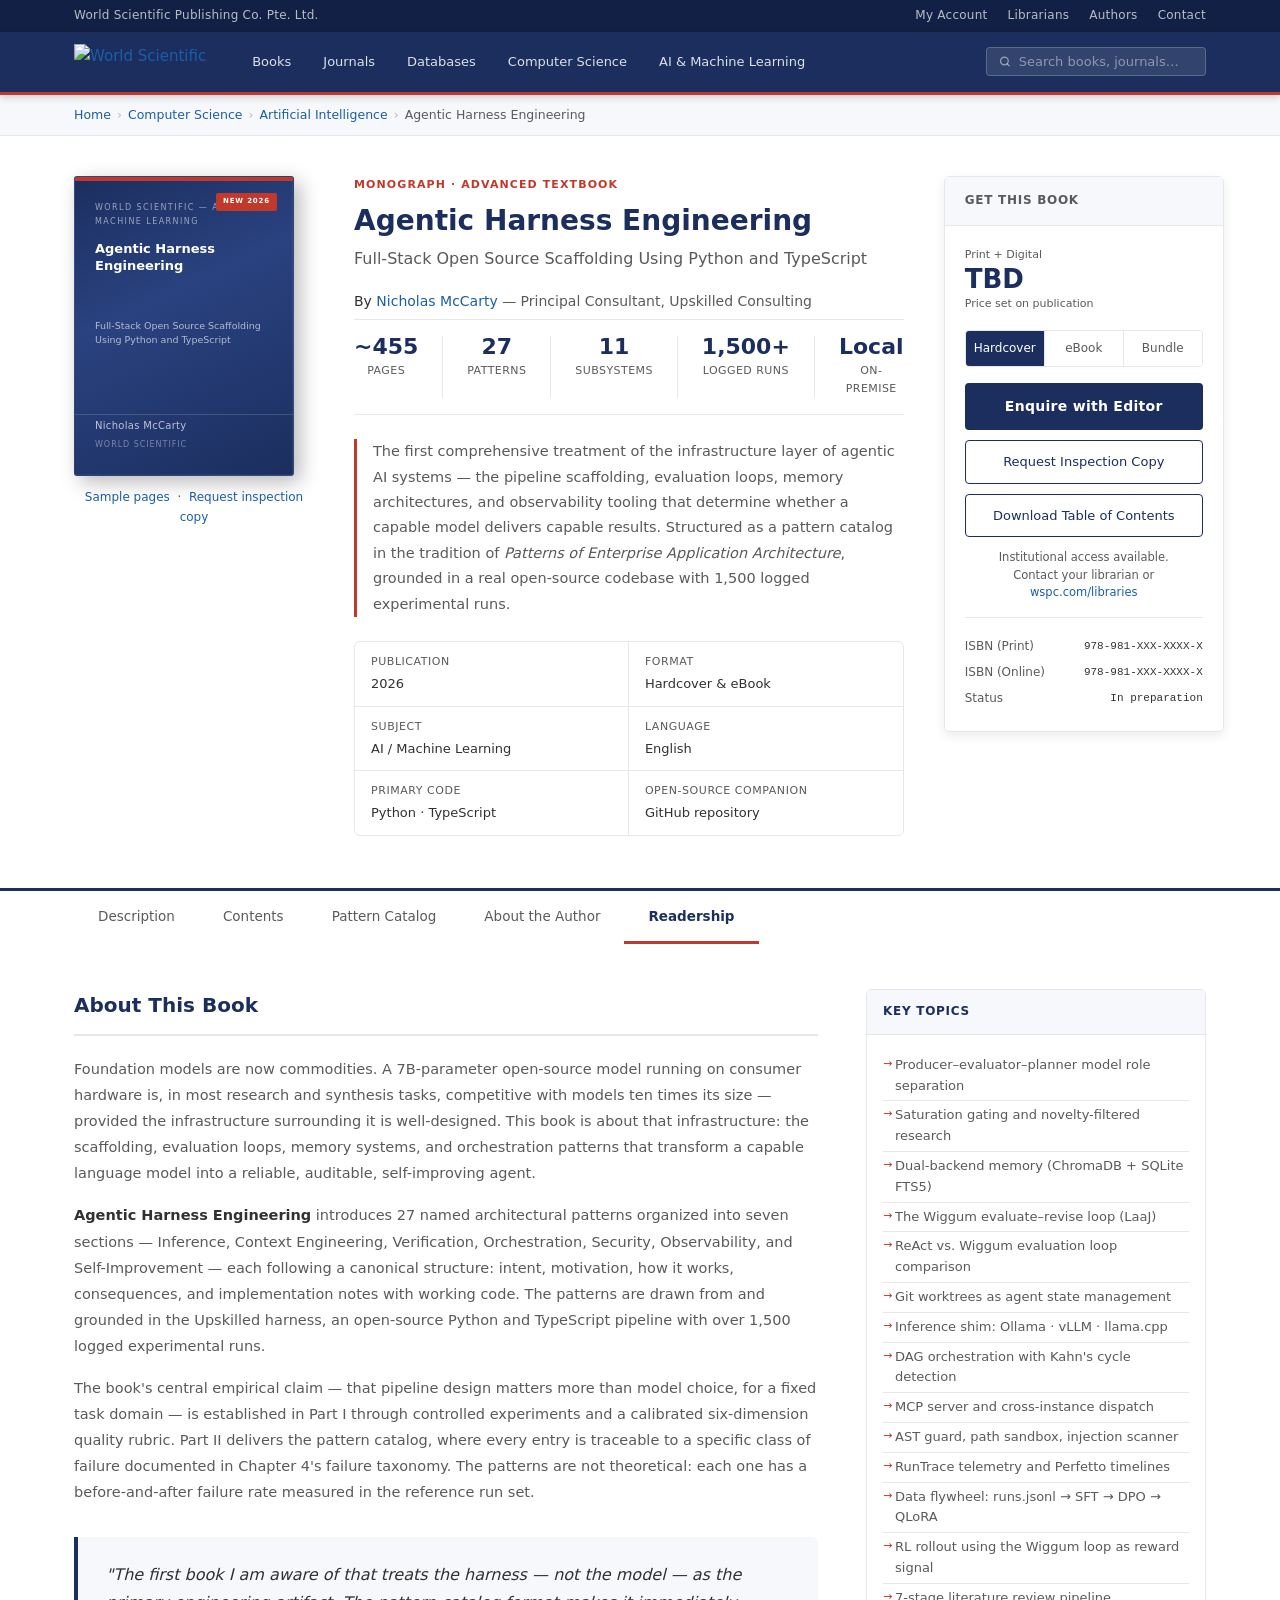
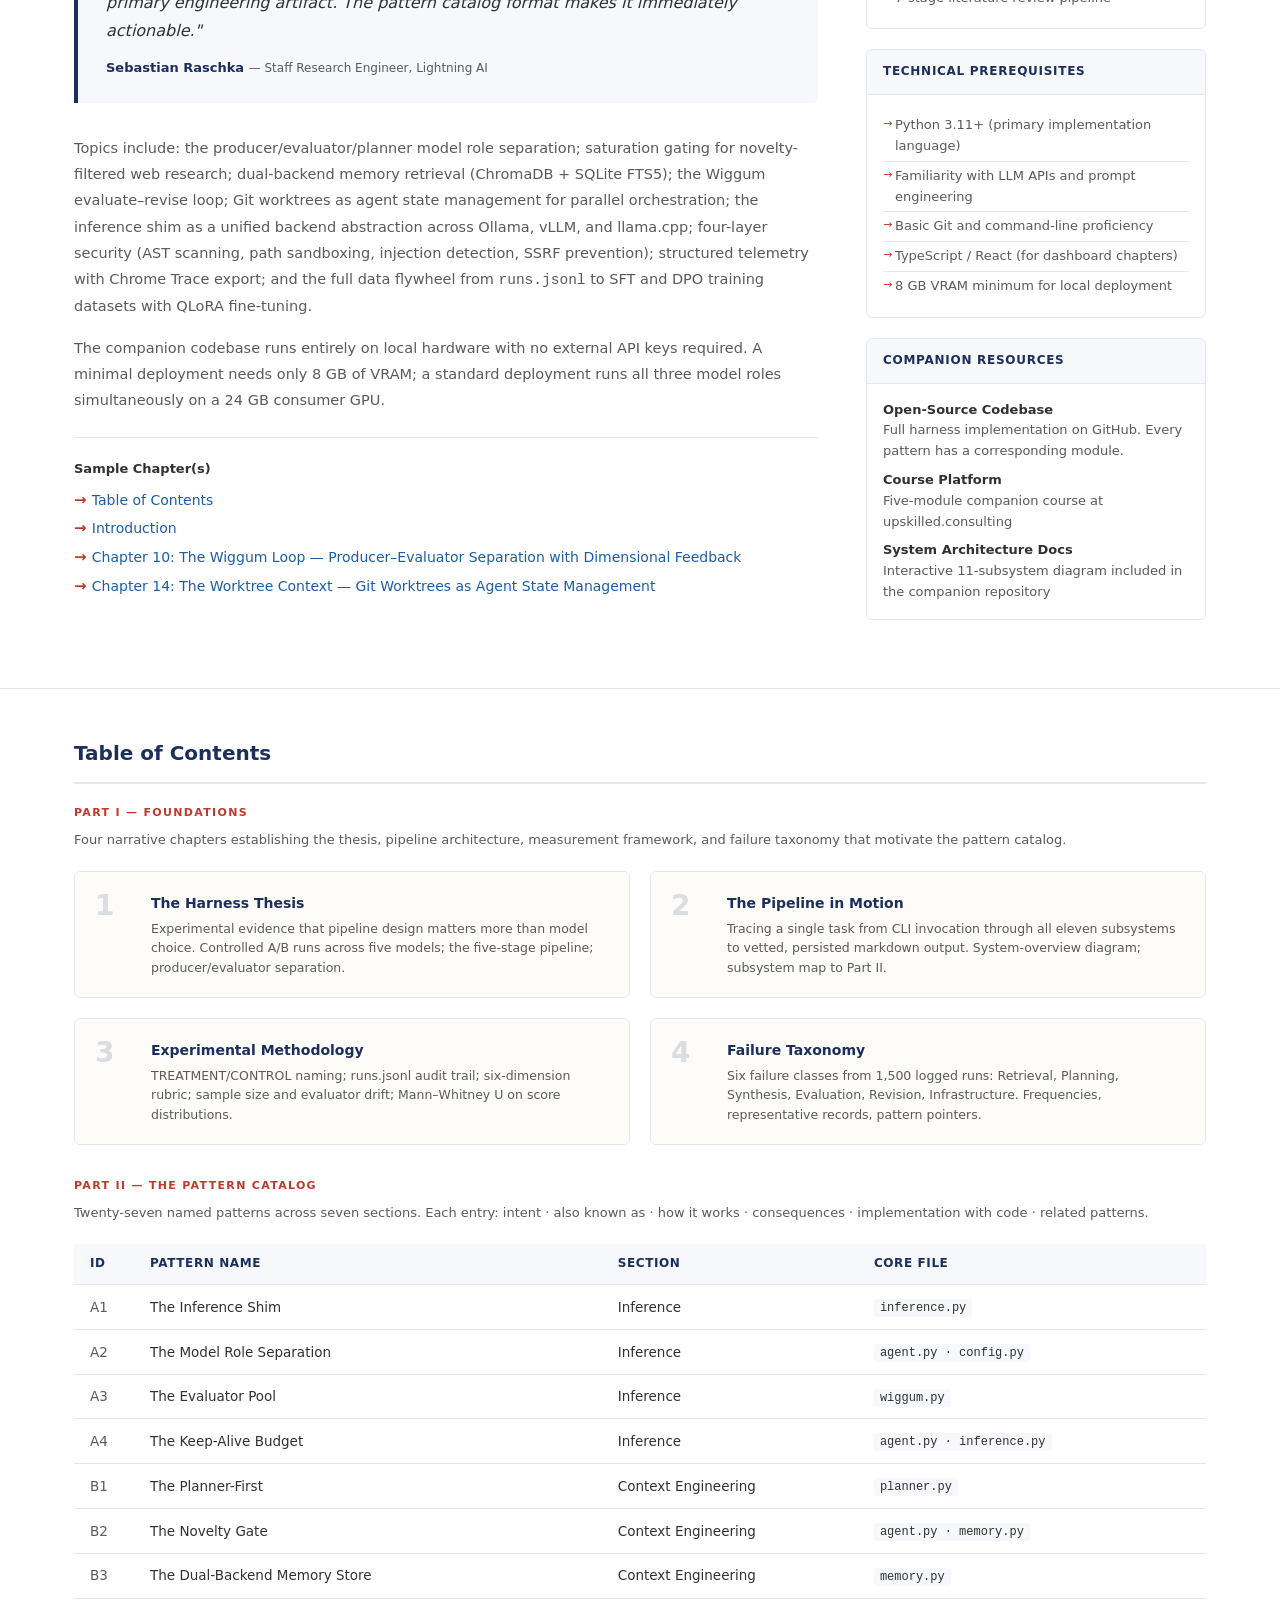
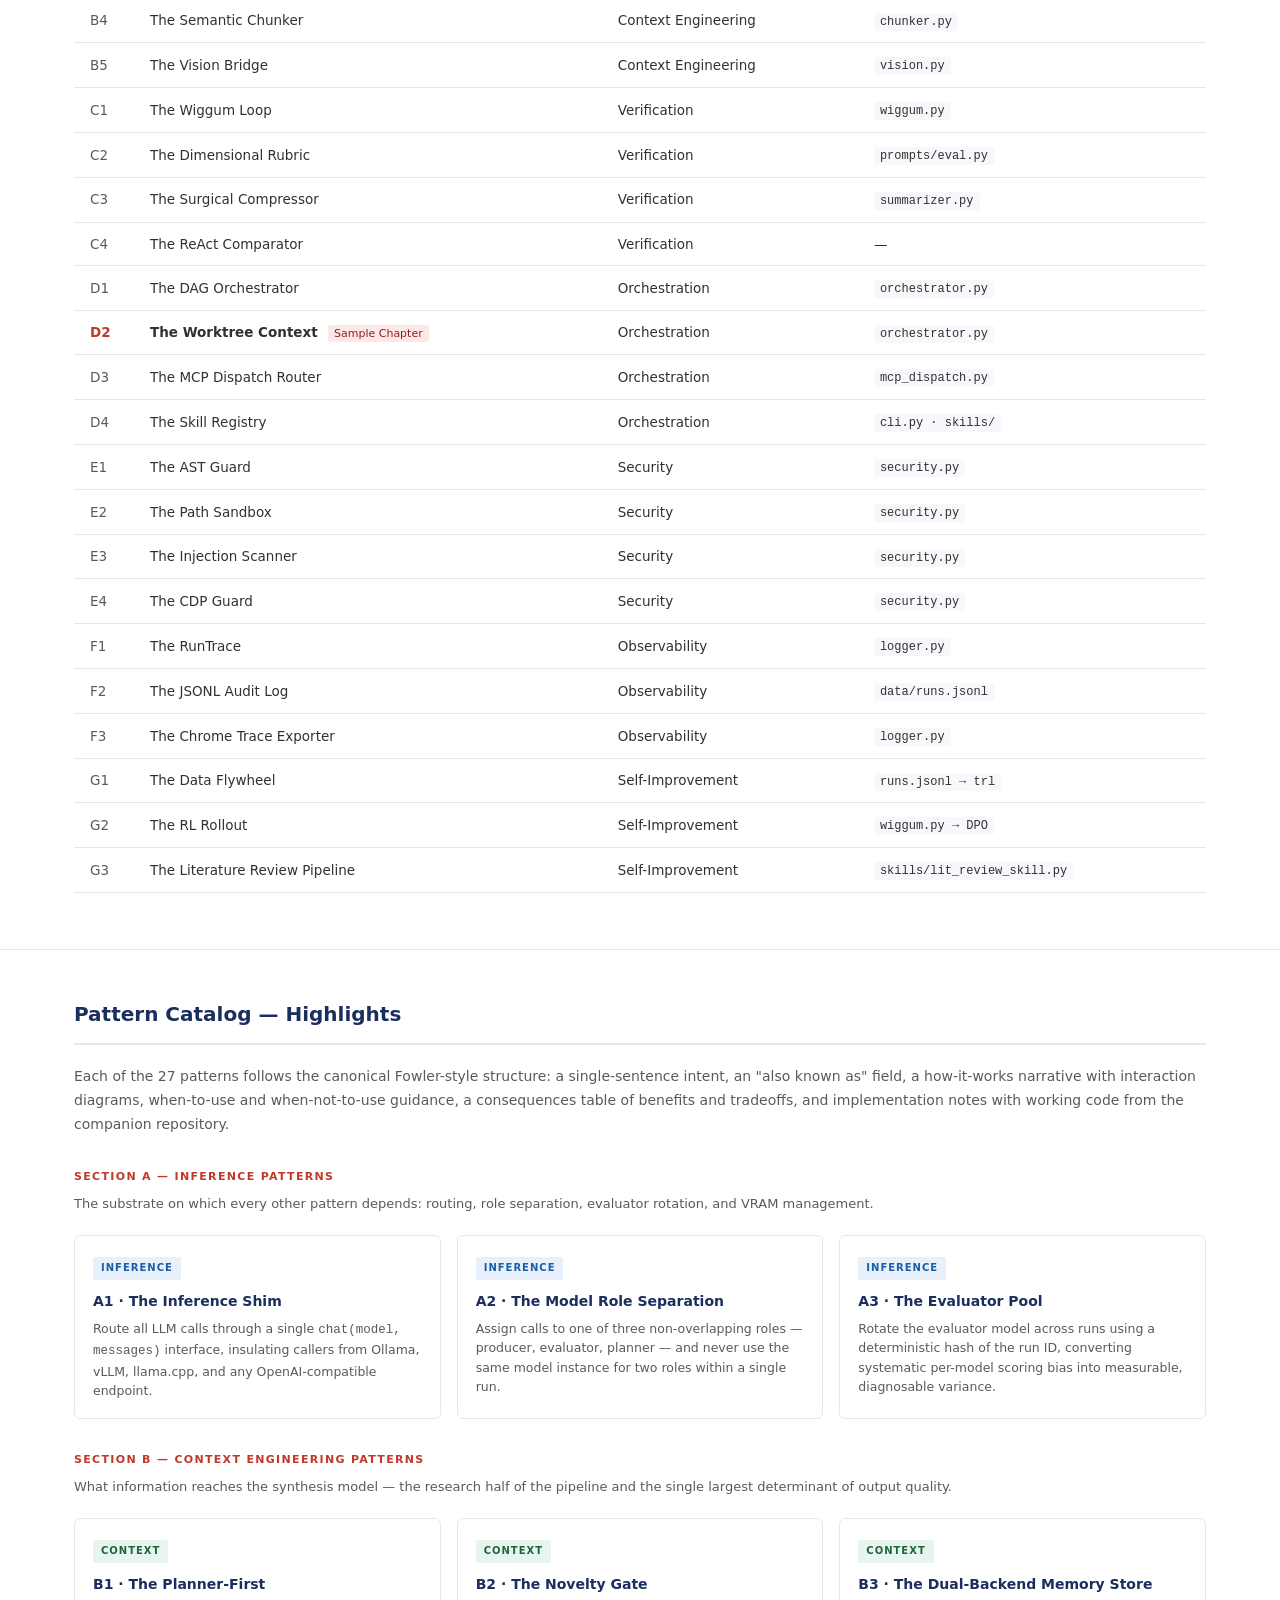
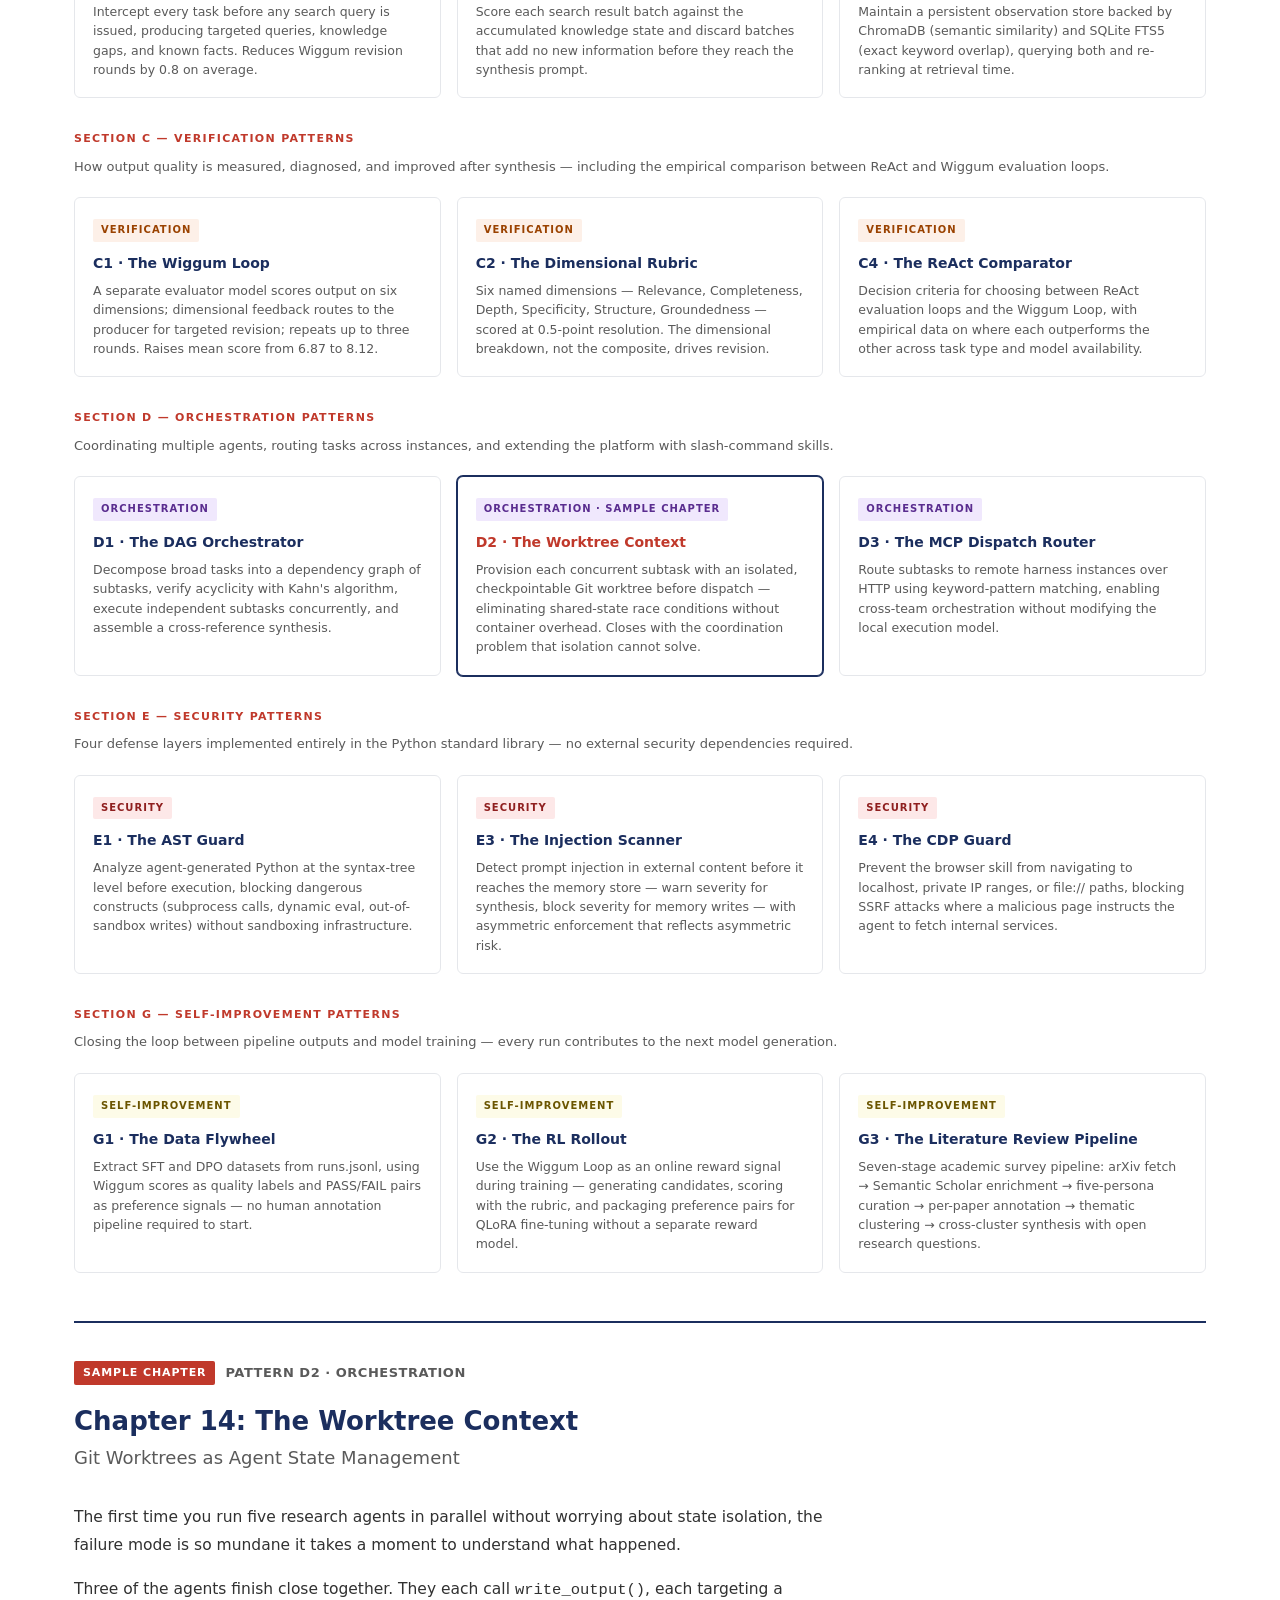
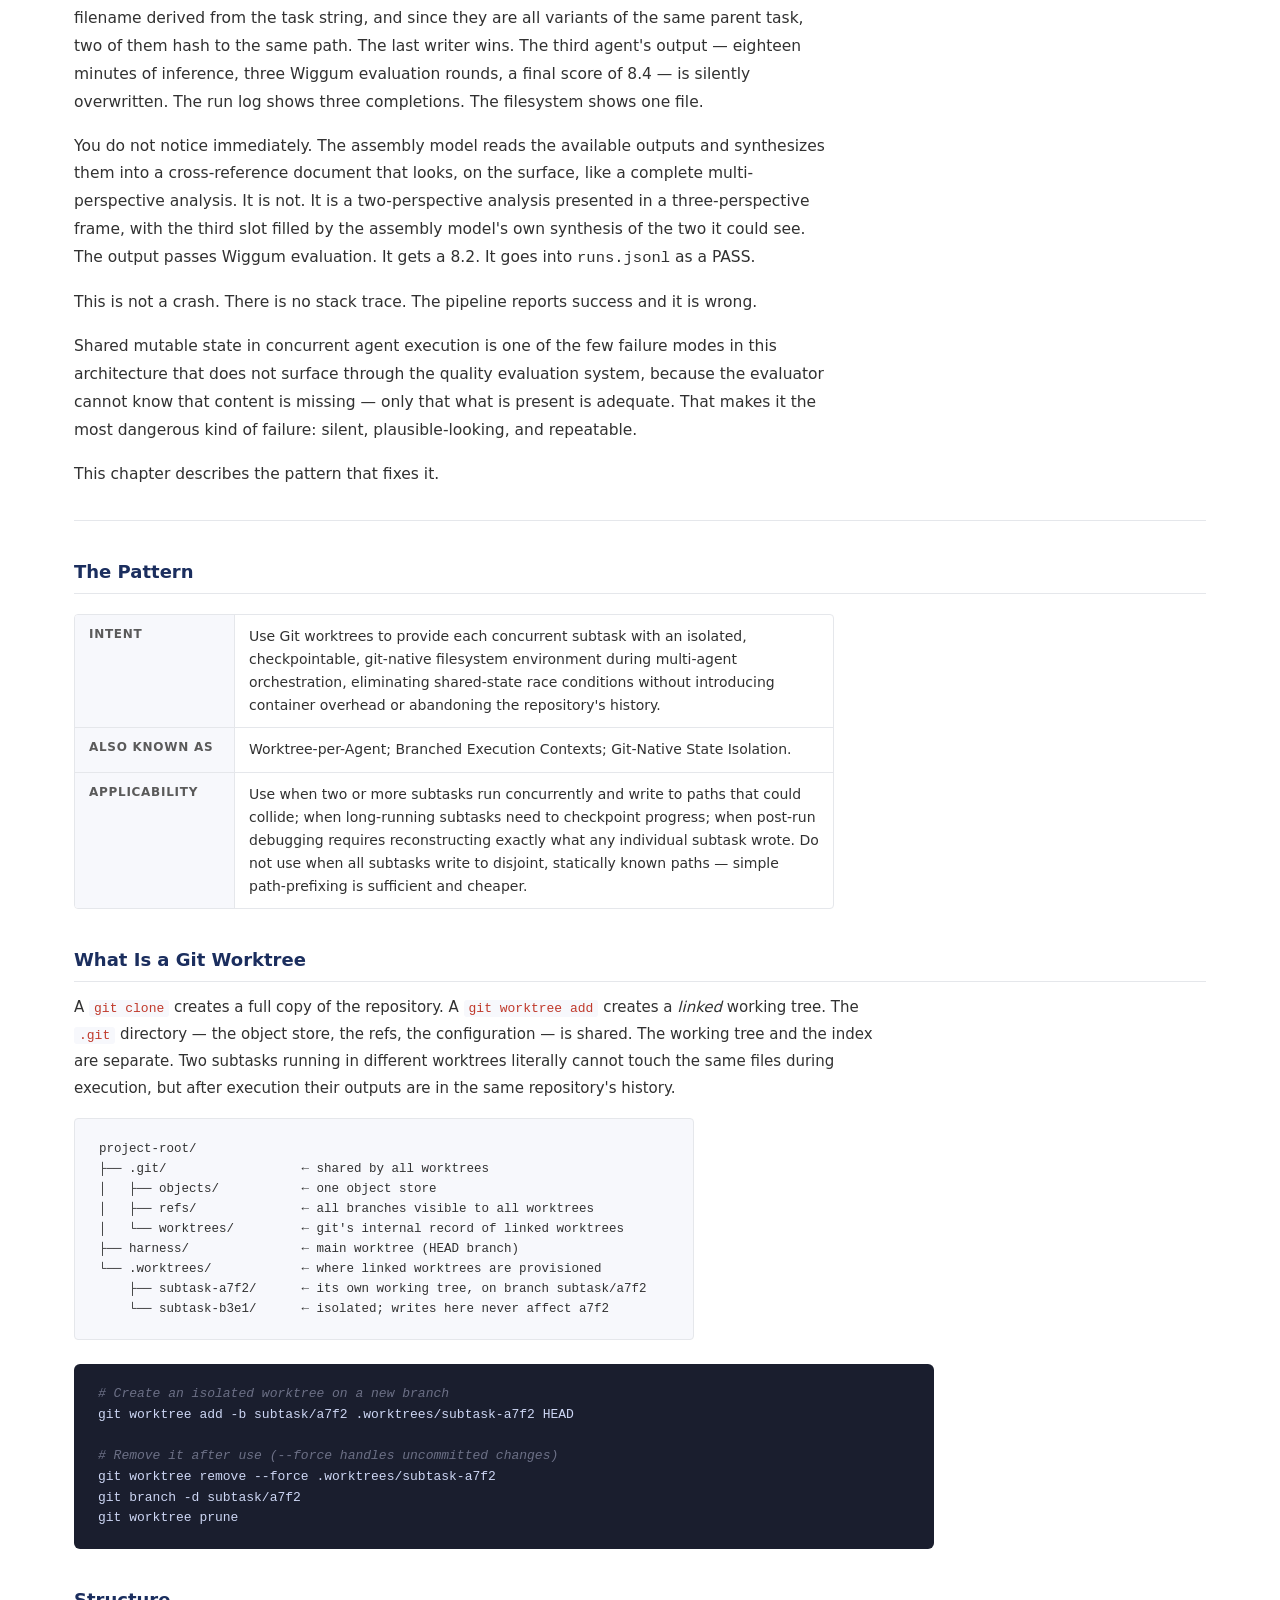
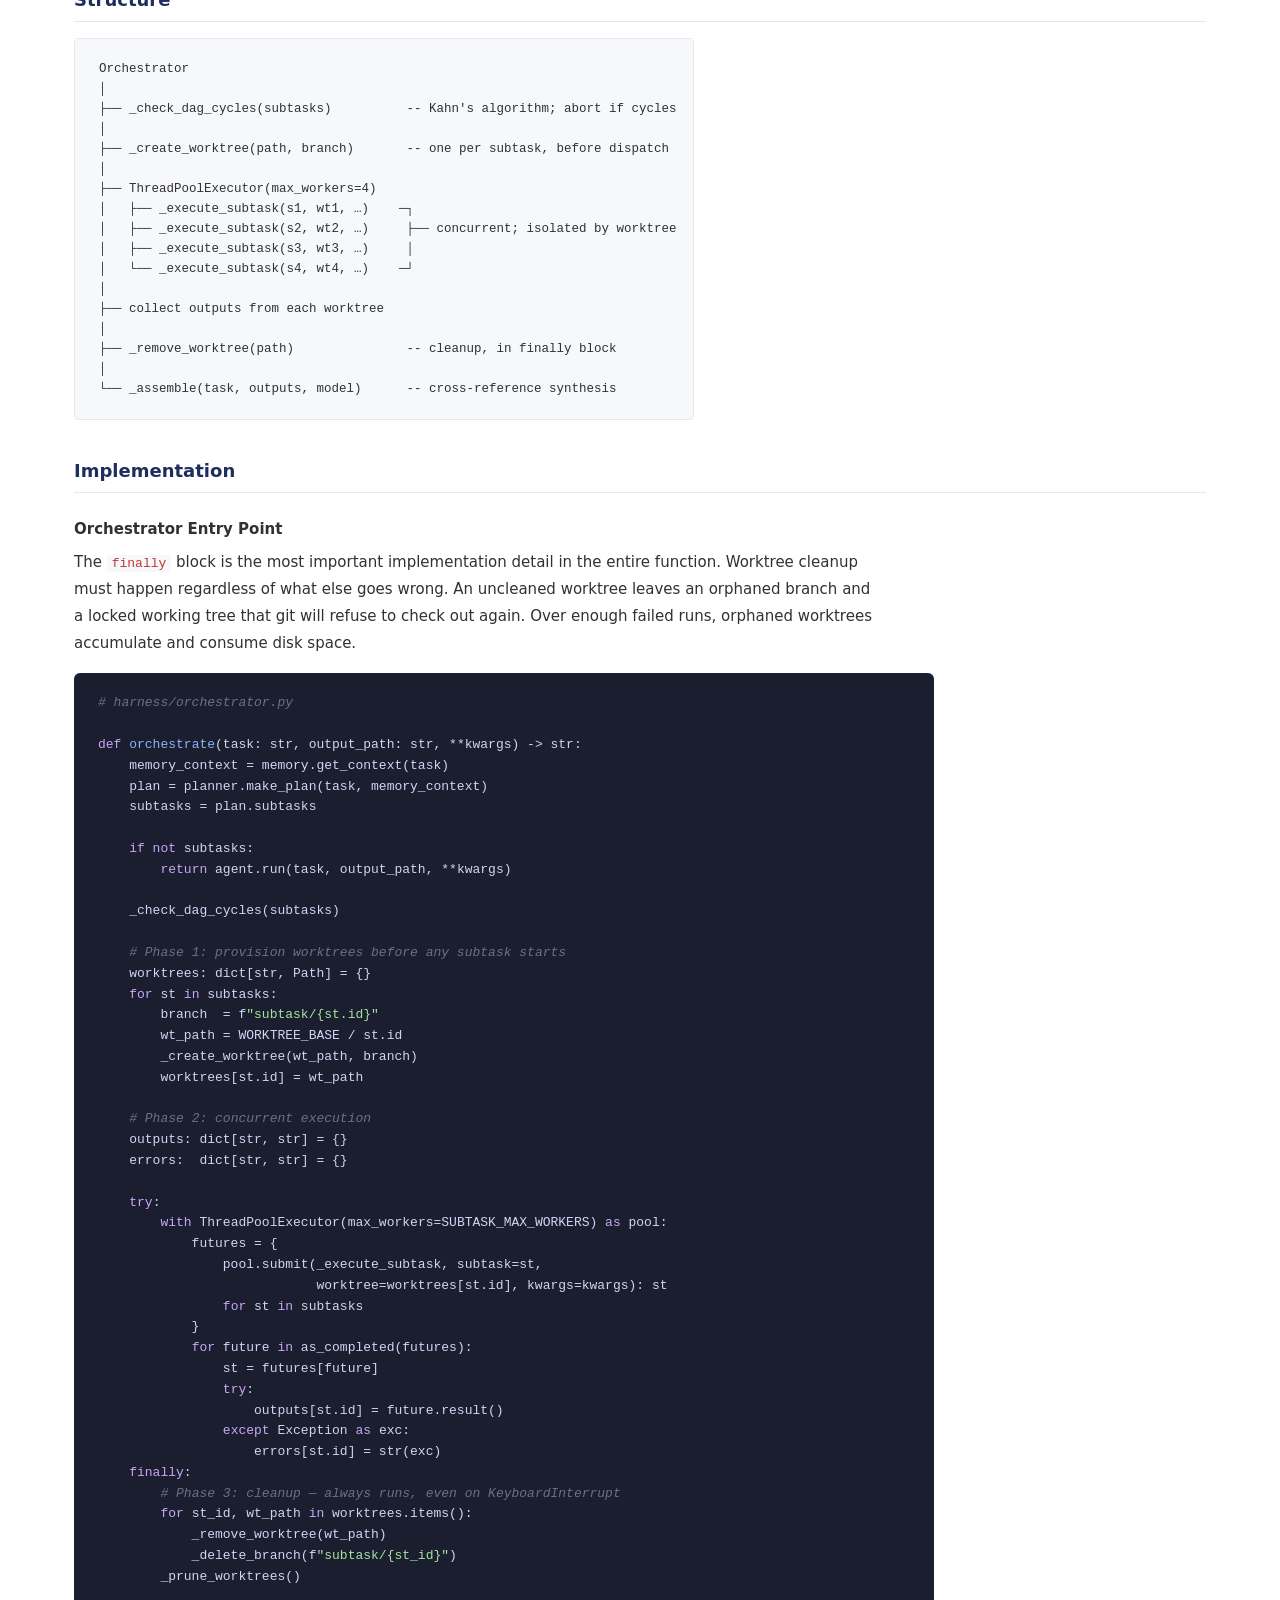
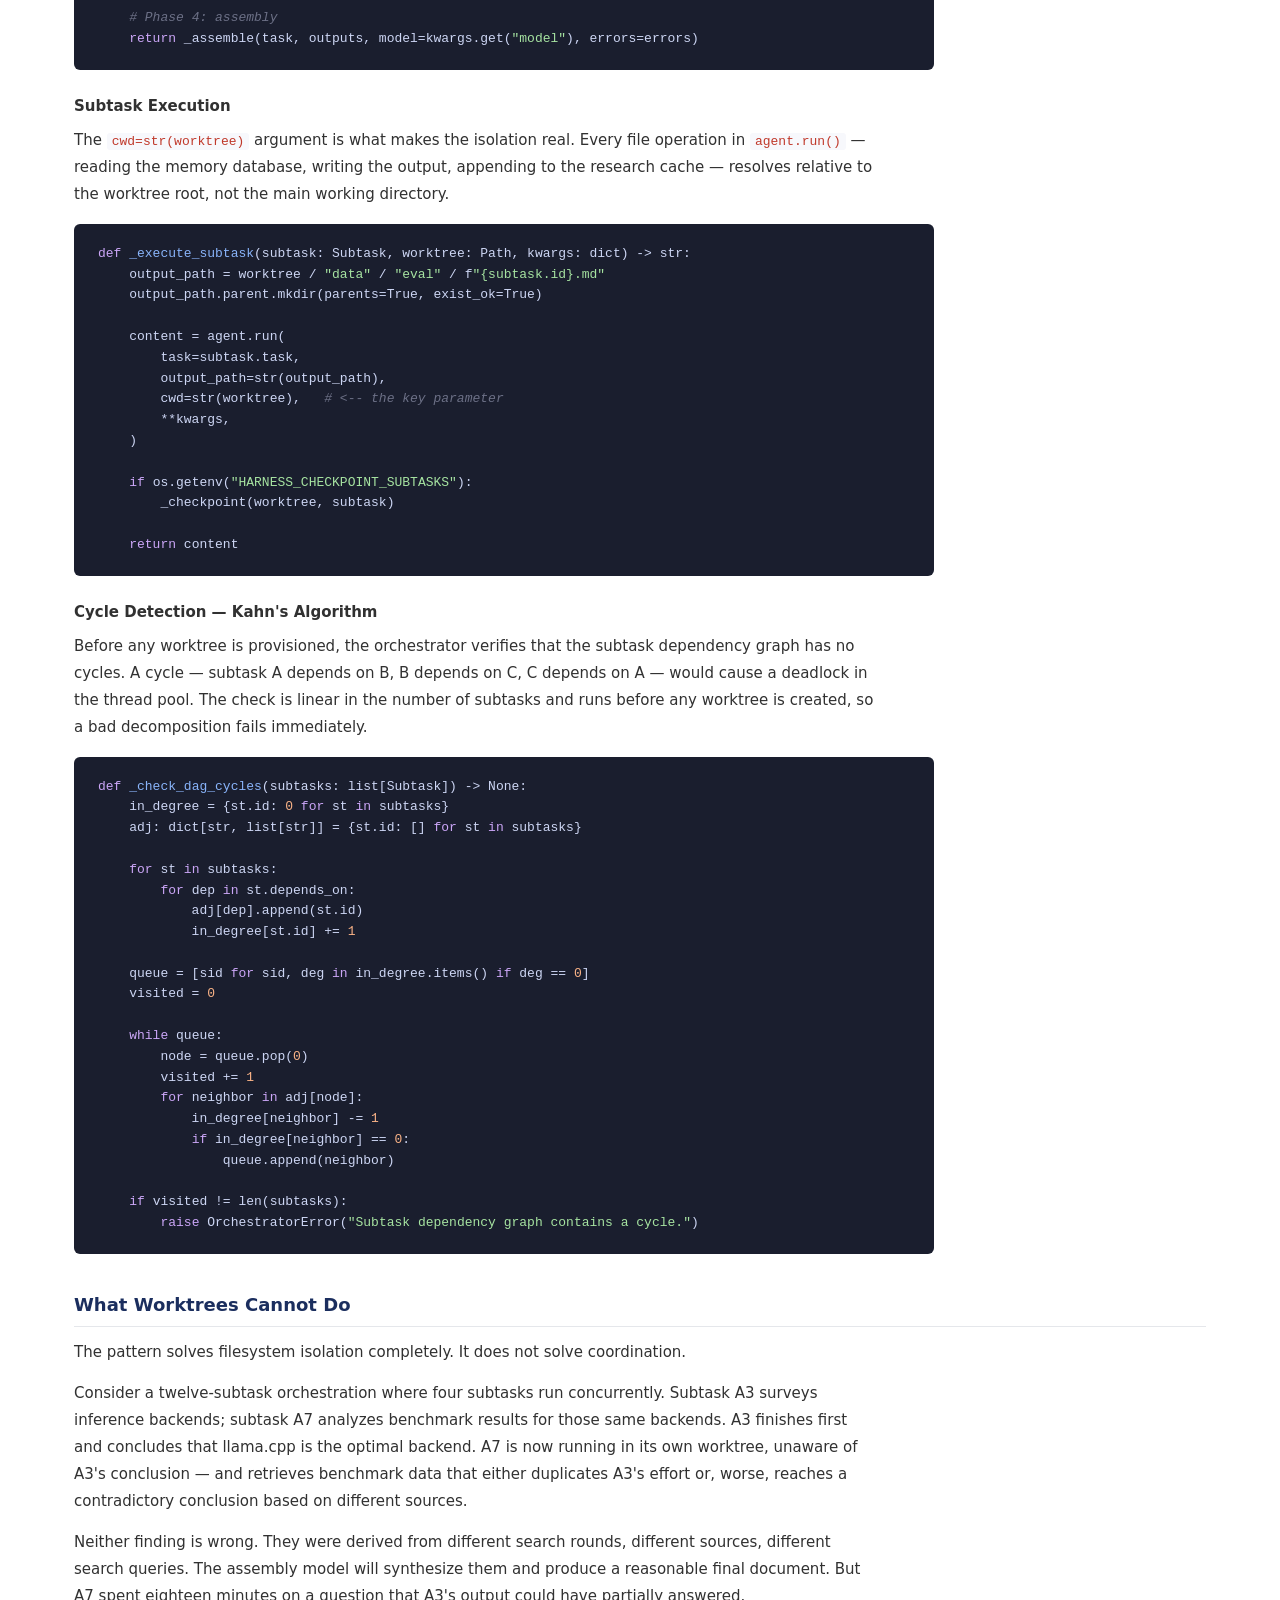
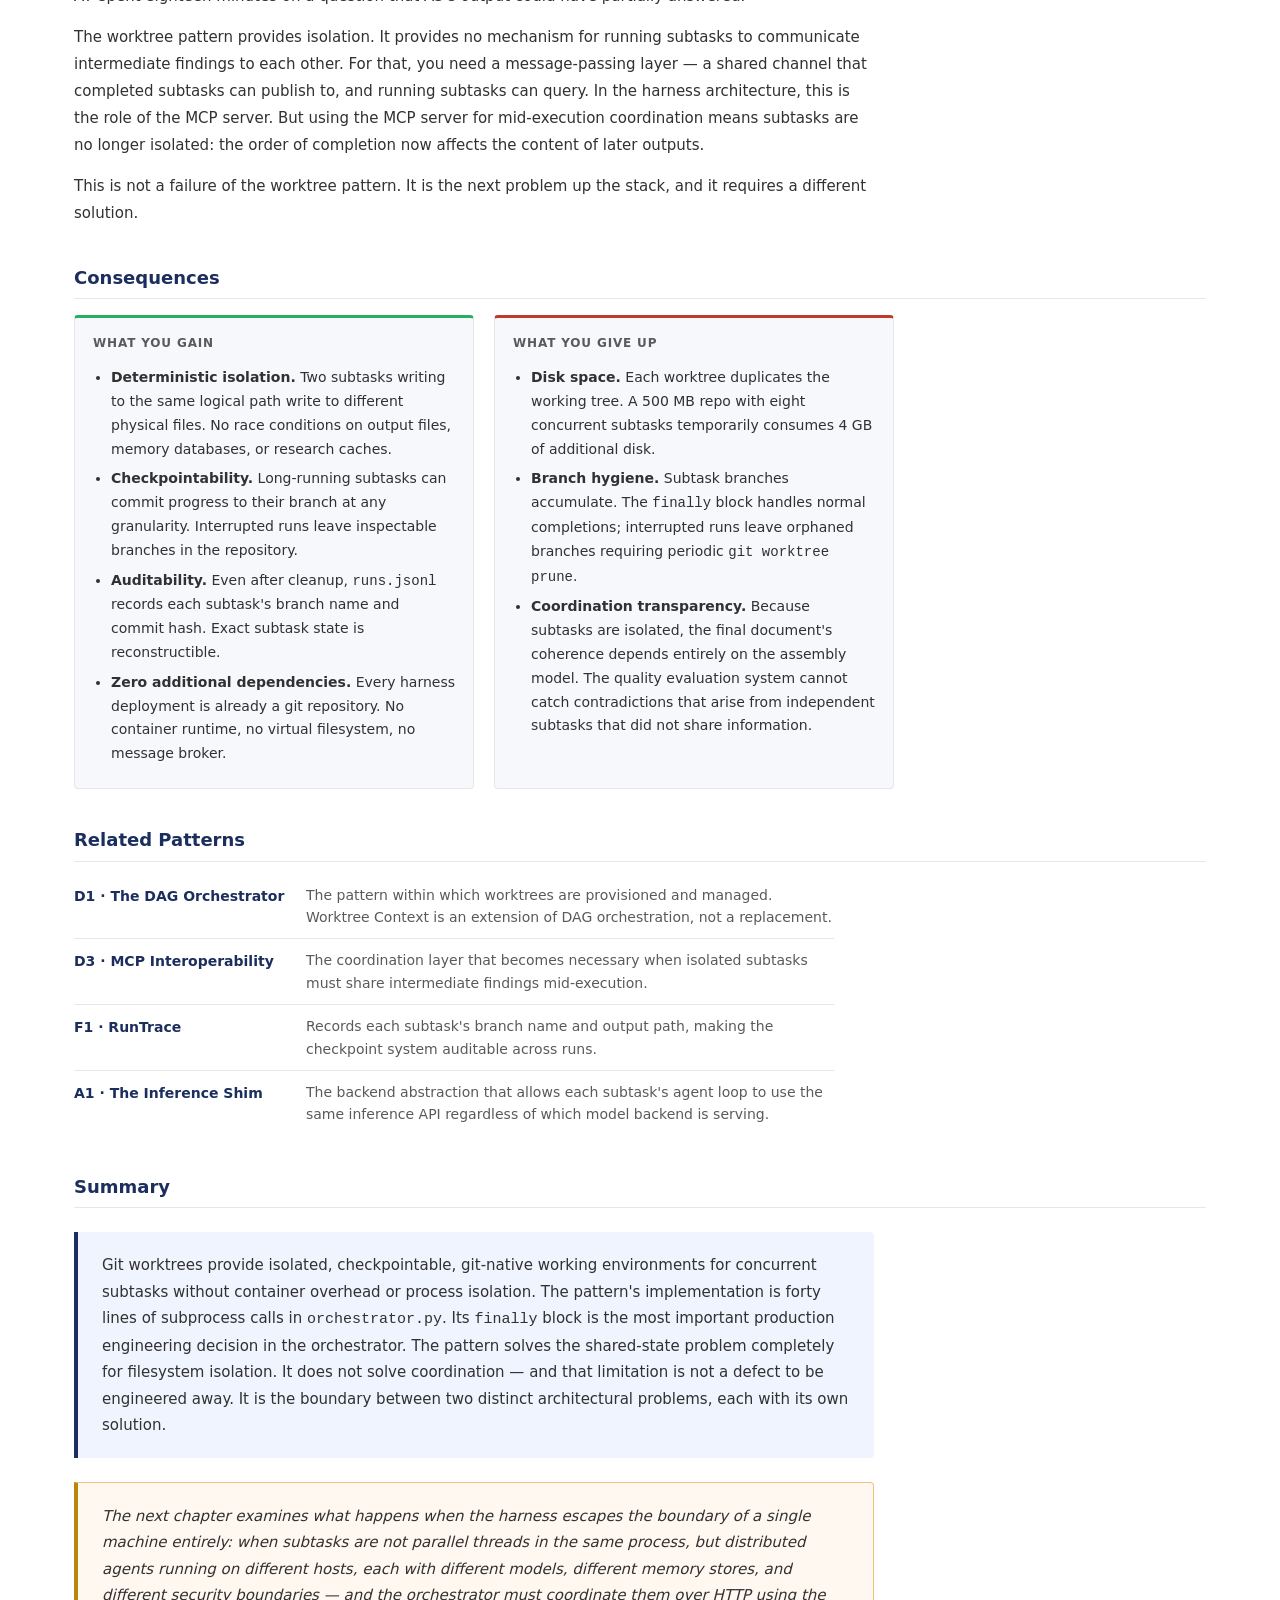
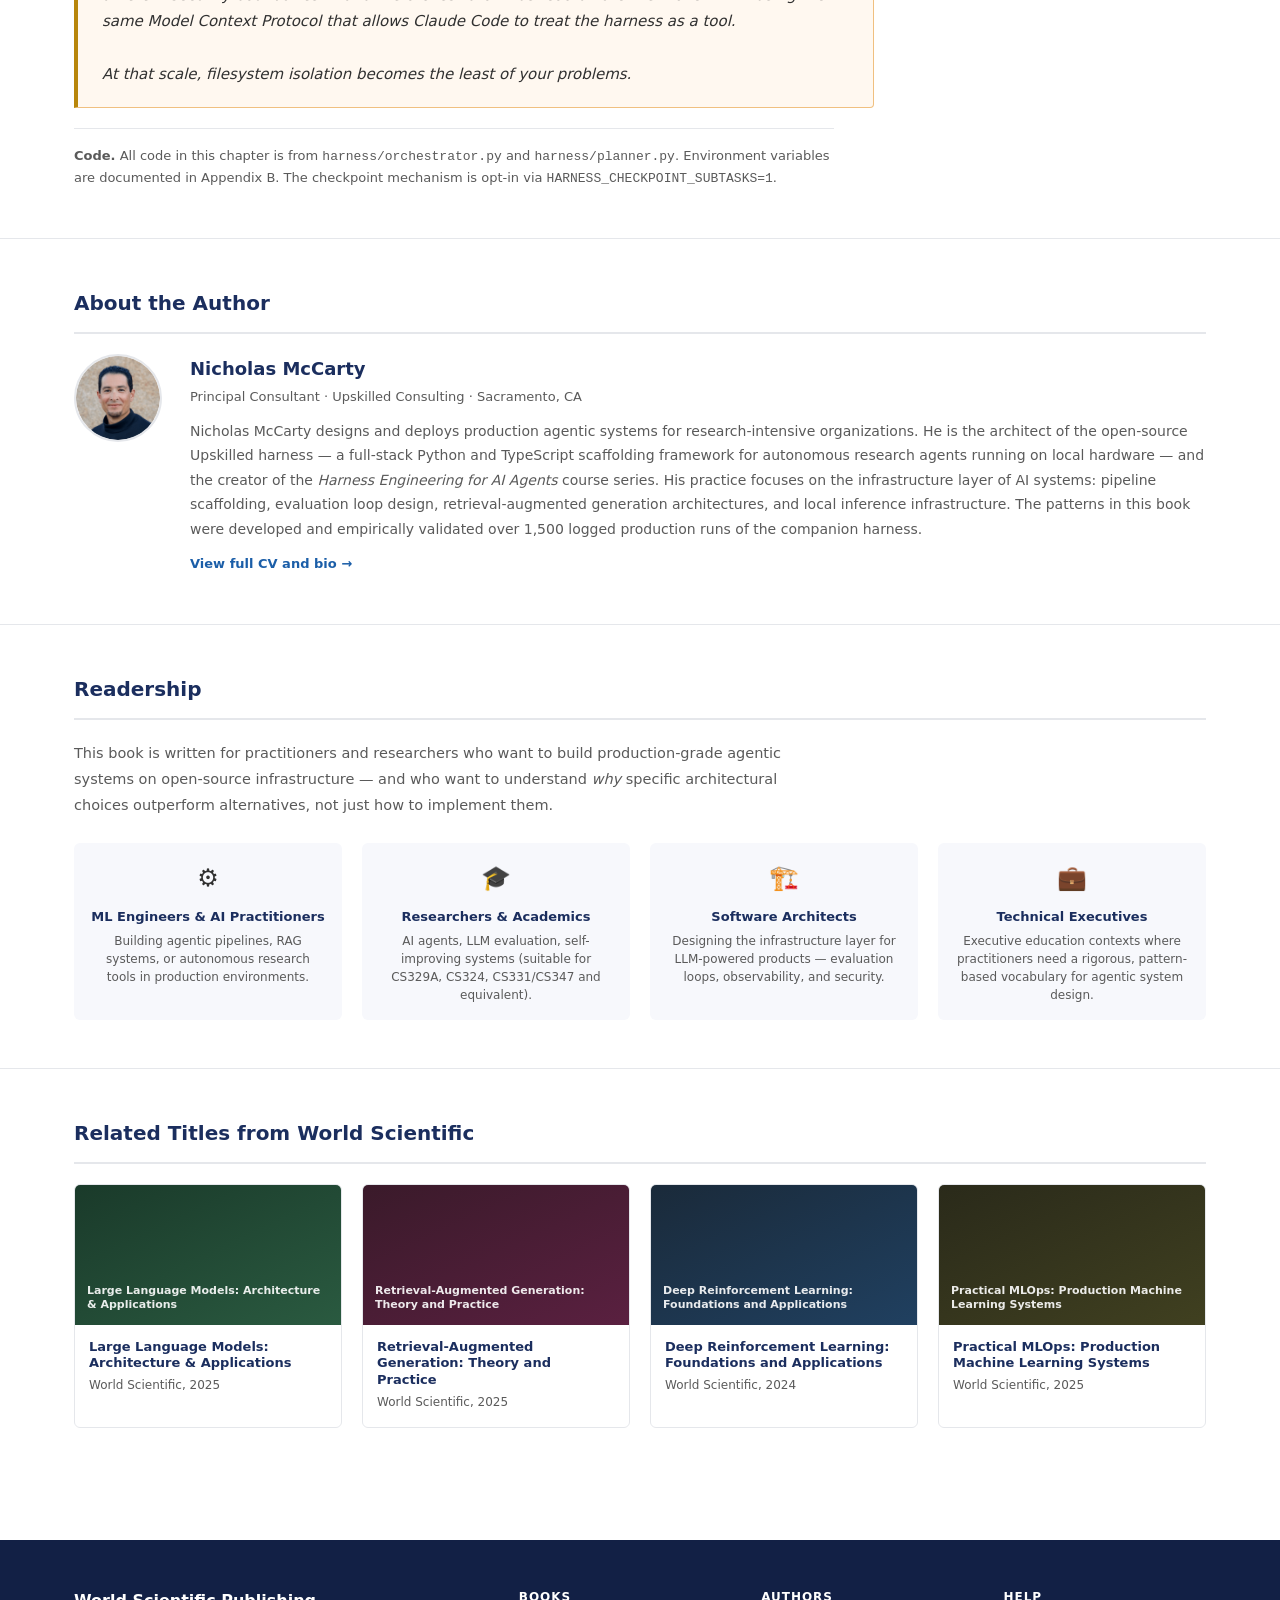
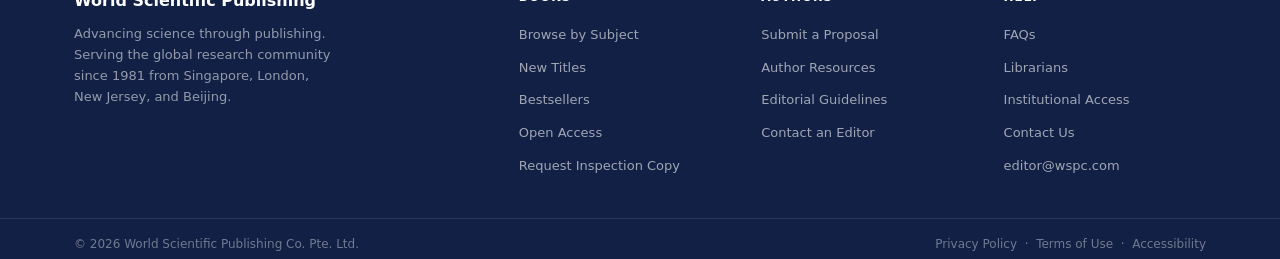
==== index.html @ 8b589bea "Initial commit: WSPC book proposal package for Agentic Harness Engineering HTML proposal site with s" ====
<!DOCTYPE html>
<html lang="en">
<head>
  <meta charset="UTF-8">
  <meta name="viewport" content="width=device-width, initial-scale=1.0">
  <title>Agentic Harness Engineering — World Scientific</title>
  <style>
    /* ─── Design tokens (WSPC design system + brand) ─── */
    :root {
      /* From captured design system */
      --bg-surface:      #FFFFFF;
      --text-primary:    #313131;
      --text-secondary:  #5a5a5a;
      --border-default:  #E5E7EB;
      --shadow-sm:       0 1px 2px rgba(0,0,0,0.05);
      --shadow-md:       0 4px 12px rgba(0,0,0,0.08);
      --radius-sm:       4px;
      --radius-md:       6px;
      --space-xs:        4px;
      --space-sm:        8px;
      --space-md:        16px;
      --space-lg:        24px;
      --space-xl:        40px;
      --space-xxl:       64px;
      --transition-fast: 0.2s ease;

      /* WSPC brand — inferred from logo + academic publisher convention */
      --wspc-navy:       #1b2e5e;
      --wspc-navy-dark:  #122045;
      --wspc-navy-light: #2a4280;
      --wspc-red:        #c0392b;
      --wspc-gold:       #b8860b;
      --wspc-link:       #1b5ea8;
      --wspc-link-hover: #0f3d75;
      --wspc-bg-alt:     #f7f8fc;
      --wspc-bg-warm:    #fdfcf8;

      --font: system-ui, -apple-system, BlinkMacSystemFont, "Segoe UI", Roboto,
              "Helvetica Neue", Arial, "Noto Sans", sans-serif;
      --font-mono: "SFMono-Regular", Consolas, "Liberation Mono", Menlo, monospace;
    }

    /* ─── Reset ─── */
    *, *::before, *::after { box-sizing: border-box; margin: 0; padding: 0; }
    html { scroll-behavior: smooth; }
    body {
      font-family: var(--font);
      font-size: 15px;
      line-height: 1.65;
      color: var(--text-primary);
      background: var(--bg-surface);
      -webkit-font-smoothing: antialiased;
    }
    a { color: var(--wspc-link); text-decoration: none; }
    a:hover { color: var(--wspc-link-hover); text-decoration: underline; }
    img { display: block; max-width: 100%; }

    /* ─── Top utility bar ─── */
    .util-bar {
      background: var(--wspc-navy-dark);
      color: rgba(255,255,255,0.7);
      font-size: 12px;
      letter-spacing: 0.02em;
    }
    .util-bar-inner {
      max-width: 1180px;
      margin: 0 auto;
      padding: 6px 24px;
      display: flex;
      justify-content: space-between;
      align-items: center;
    }
    .util-bar a { color: rgba(255,255,255,0.7); }
    .util-bar a:hover { color: #fff; text-decoration: none; }
    .util-bar-links { display: flex; gap: 20px; }

    /* ─── Primary navigation ─── */
    .site-nav {
      background: var(--wspc-navy);
      border-bottom: 3px solid var(--wspc-red);
      position: sticky;
      top: 0;
      z-index: 100;
      box-shadow: 0 2px 8px rgba(0,0,0,0.18);
    }
    .nav-inner {
      max-width: 1180px;
      margin: 0 auto;
      padding: 0 24px;
      display: flex;
      align-items: center;
      gap: 32px;
      height: 60px;
    }
    .nav-logo {
      display: flex;
      align-items: center;
      text-decoration: none;
      flex-shrink: 0;
    }
    .nav-links {
      display: flex;
      align-items: center;
      gap: 4px;
      flex: 1;
    }
    .nav-links a {
      color: rgba(255,255,255,0.85);
      font-size: 13px;
      padding: 8px 14px;
      border-radius: var(--radius-sm);
      transition: background var(--transition-fast), color var(--transition-fast);
      text-decoration: none;
    }
    .nav-links a:hover { background: rgba(255,255,255,0.1); color: #fff; }
    .nav-search {
      display: flex;
      align-items: center;
      background: rgba(255,255,255,0.1);
      border: 1px solid rgba(255,255,255,0.2);
      border-radius: var(--radius-sm);
      padding: 6px 12px;
      gap: 8px;
      width: 220px;
    }
    .nav-search input {
      background: none;
      border: none;
      outline: none;
      color: #fff;
      font-size: 13px;
      width: 100%;
      font-family: var(--font);
    }
    .nav-search input::placeholder { color: rgba(255,255,255,0.45); }

    /* ─── Breadcrumb ─── */
    .breadcrumb {
      background: var(--wspc-bg-alt);
      border-bottom: 1px solid var(--border-default);
    }
    .breadcrumb-inner {
      max-width: 1180px;
      margin: 0 auto;
      padding: 10px 24px;
      font-size: 12.5px;
      color: var(--text-secondary);
      display: flex;
      align-items: center;
      gap: 6px;
    }
    .breadcrumb-inner a { color: var(--wspc-link); font-size: 12.5px; }
    .breadcrumb-sep { color: #bbb; }

    /* ─── Book detail area ─── */
    .book-detail {
      max-width: 1180px;
      margin: 0 auto;
      padding: 40px 24px 32px;
      display: grid;
      grid-template-columns: 240px 1fr 280px;
      gap: 40px;
      align-items: start;
    }

    /* Cover */
    .book-cover {
      position: sticky;
      top: 80px;
    }
    .cover-image {
      width: 220px;
      height: 300px;
      background: linear-gradient(155deg, #1b2e5e 0%, #2a4280 40%, #1b2e5e 100%);
      border-radius: 3px;
      box-shadow: 6px 6px 20px rgba(0,0,0,0.28), -1px -1px 0 rgba(255,255,255,0.05) inset;
      display: flex;
      flex-direction: column;
      padding: 24px 20px;
      position: relative;
      overflow: hidden;
      color: #fff;
      border: 1px solid rgba(255,255,255,0.08);
    }
    .cover-image::before {
      content: '';
      position: absolute;
      top: 0; left: 0; right: 0;
      height: 4px;
      background: var(--wspc-red);
    }
    .cover-image::after {
      content: '';
      position: absolute;
      bottom: 60px; left: 0; right: 0;
      height: 1px;
      background: rgba(255,255,255,0.15);
    }
    .cover-series {
      font-size: 8px;
      letter-spacing: 0.18em;
      text-transform: uppercase;
      color: rgba(255,255,255,0.55);
      margin-bottom: 12px;
    }
    .cover-title {
      font-size: 13px;
      font-weight: 700;
      line-height: 1.35;
      color: #fff;
      flex: 1;
    }
    .cover-subtitle {
      font-size: 9.5px;
      font-weight: 400;
      line-height: 1.4;
      color: rgba(255,255,255,0.65);
      margin-top: 8px;
    }
    .cover-author {
      font-size: 10px;
      color: rgba(255,255,255,0.7);
      font-weight: 500;
      letter-spacing: 0.03em;
      margin-top: auto;
    }
    .cover-publisher {
      font-size: 8px;
      letter-spacing: 0.12em;
      text-transform: uppercase;
      color: rgba(255,255,255,0.4);
      margin-top: 4px;
    }
    .cover-badge {
      position: absolute;
      top: 16px; right: 16px;
      background: var(--wspc-red);
      color: #fff;
      font-size: 7px;
      letter-spacing: 0.12em;
      text-transform: uppercase;
      padding: 3px 7px;
      border-radius: 2px;
      font-weight: 600;
    }

    /* Main info column */
    .book-info {}
    .book-label {
      font-size: 11px;
      letter-spacing: 0.1em;
      text-transform: uppercase;
      color: var(--wspc-red);
      font-weight: 600;
      margin-bottom: 8px;
    }
    .book-title {
      font-size: 28px;
      font-weight: 700;
      line-height: 1.25;
      color: var(--wspc-navy);
      margin-bottom: 10px;
    }
    .book-subtitle {
      font-size: 16px;
      font-weight: 400;
      color: var(--text-secondary);
      line-height: 1.4;
      margin-bottom: 20px;
    }
    .book-author-line {
      font-size: 14px;
      color: var(--text-primary);
      margin-bottom: 6px;
    }
    .book-author-line strong { color: var(--wspc-navy); }
    .book-author-line a { font-weight: 500; }
    .book-meta-grid {
      display: grid;
      grid-template-columns: 1fr 1fr;
      gap: 0;
      margin: 20px 0;
      border: 1px solid var(--border-default);
      border-radius: var(--radius-md);
      overflow: hidden;
      background: var(--bg-surface);
    }
    .meta-cell {
      padding: 11px 16px;
      border-bottom: 1px solid var(--border-default);
      border-right: 1px solid var(--border-default);
      font-size: 13px;
    }
    .meta-cell:nth-child(even) { border-right: none; }
    .meta-cell:nth-last-child(1),
    .meta-cell:nth-last-child(2) { border-bottom: none; }
    .meta-label {
      font-size: 11px;
      letter-spacing: 0.05em;
      text-transform: uppercase;
      color: var(--text-secondary);
      margin-bottom: 2px;
      font-weight: 500;
    }
    .meta-value { color: var(--text-primary); font-weight: 500; }

    .book-desc-short {
      font-size: 14.5px;
      line-height: 1.75;
      color: var(--text-secondary);
      margin-bottom: 24px;
      padding-left: 16px;
      border-left: 3px solid var(--wspc-red);
    }

    .kpi-row {
      display: flex;
      gap: 24px;
      margin-bottom: 24px;
      padding: 16px 0;
      border-top: 1px solid var(--border-default);
      border-bottom: 1px solid var(--border-default);
    }
    .kpi-item { text-align: center; }
    .kpi-value {
      font-size: 22px;
      font-weight: 700;
      color: var(--wspc-navy);
      line-height: 1;
    }
    .kpi-label {
      font-size: 11px;
      color: var(--text-secondary);
      letter-spacing: 0.04em;
      text-transform: uppercase;
      margin-top: 4px;
    }
    .kpi-divider {
      width: 1px;
      background: var(--border-default);
      align-self: stretch;
    }

    /* Purchase sidebar */
    .book-purchase {
      position: sticky;
      top: 80px;
    }
    .purchase-card {
      border: 1px solid var(--border-default);
      border-radius: var(--radius-md);
      overflow: hidden;
      box-shadow: var(--shadow-md);
    }
    .purchase-header {
      background: var(--wspc-bg-alt);
      padding: 14px 20px;
      border-bottom: 1px solid var(--border-default);
      font-size: 12px;
      letter-spacing: 0.06em;
      text-transform: uppercase;
      color: var(--text-secondary);
      font-weight: 600;
    }
    .purchase-body { padding: 20px; }
    .price-block { margin-bottom: 16px; }
    .price-label { font-size: 11px; color: var(--text-secondary); margin-bottom: 2px; }
    .price-value {
      font-size: 26px;
      font-weight: 700;
      color: var(--wspc-navy);
      line-height: 1;
    }
    .price-note { font-size: 11px; color: var(--text-secondary); margin-top: 3px; }
    .format-tabs {
      display: flex;
      gap: 0;
      margin-bottom: 16px;
      border: 1px solid var(--border-default);
      border-radius: var(--radius-sm);
      overflow: hidden;
    }
    .format-tab {
      flex: 1;
      padding: 8px 4px;
      text-align: center;
      font-size: 12px;
      font-weight: 500;
      color: var(--text-secondary);
      background: var(--bg-surface);
      cursor: pointer;
      border-right: 1px solid var(--border-default);
      transition: background var(--transition-fast);
    }
    .format-tab:last-child { border-right: none; }
    .format-tab.active {
      background: var(--wspc-navy);
      color: #fff;
    }
    .btn-primary {
      display: block;
      width: 100%;
      padding: 12px 20px;
      background: var(--wspc-navy);
      color: #fff;
      font-size: 14px;
      font-weight: 600;
      border: none;
      border-radius: var(--radius-sm);
      cursor: pointer;
      text-align: center;
      margin-bottom: 10px;
      transition: background var(--transition-fast);
      letter-spacing: 0.02em;
      text-decoration: none;
    }
    .btn-primary:hover { background: var(--wspc-navy-dark); color: #fff; text-decoration: none; }
    .btn-secondary {
      display: block;
      width: 100%;
      padding: 10px 20px;
      background: var(--bg-surface);
      color: var(--wspc-navy);
      font-size: 13px;
      font-weight: 500;
      border: 1px solid var(--wspc-navy);
      border-radius: var(--radius-sm);
      cursor: pointer;
      text-align: center;
      margin-bottom: 10px;
      transition: background var(--transition-fast);
      text-decoration: none;
    }
    .btn-secondary:hover { background: var(--wspc-bg-alt); text-decoration: none; }
    .purchase-note {
      font-size: 11.5px;
      color: var(--text-secondary);
      text-align: center;
      line-height: 1.5;
      margin-top: 12px;
    }
    .isbn-block {
      margin-top: 16px;
      padding-top: 16px;
      border-top: 1px solid var(--border-default);
    }
    .isbn-row {
      display: flex;
      justify-content: space-between;
      font-size: 12px;
      padding: 3px 0;
    }
    .isbn-row span:first-child { color: var(--text-secondary); }
    .isbn-row span:last-child { font-weight: 500; color: var(--text-primary); font-family: var(--font-mono); font-size: 11px; }

    /* ─── Tab section ─── */
    .tabs-section {
      border-top: 3px solid var(--wspc-navy);
      background: var(--bg-surface);
      position: sticky;
      top: 60px;
      z-index: 50;
    }
    .tabs-inner {
      max-width: 1180px;
      margin: 0 auto;
      padding: 0 24px;
      display: flex;
      gap: 0;
    }
    .tab {
      padding: 14px 24px;
      font-size: 13.5px;
      font-weight: 500;
      color: var(--text-secondary);
      cursor: pointer;
      border-bottom: 3px solid transparent;
      margin-bottom: -3px;
      transition: color var(--transition-fast), border-color var(--transition-fast);
      text-decoration: none;
    }
    .tab:hover { color: var(--wspc-navy); }
    .tab.active {
      color: var(--wspc-navy);
      border-bottom-color: var(--wspc-red);
      font-weight: 600;
    }

    /* ─── Content sections ─── */
    .content-section {
      max-width: 1180px;
      margin: 0 auto;
      padding: 48px 24px;
    }
    .section-divider {
      border: none;
      border-top: 1px solid var(--border-default);
    }

    /* Description */
    .description-grid {
      display: grid;
      grid-template-columns: 1fr 340px;
      gap: 48px;
    }
    .section-heading {
      font-size: 20px;
      font-weight: 700;
      color: var(--wspc-navy);
      margin-bottom: 20px;
      padding-bottom: 12px;
      border-bottom: 2px solid var(--border-default);
    }
    .body-text {
      font-size: 14.5px;
      line-height: 1.8;
      color: var(--text-secondary);
      margin-bottom: 16px;
    }
    .body-text strong { color: var(--text-primary); }

    /* Sidebar info blocks */
    .sidebar-block {
      border: 1px solid var(--border-default);
      border-radius: var(--radius-md);
      overflow: hidden;
      margin-bottom: 20px;
    }
    .sidebar-block-header {
      background: var(--wspc-bg-alt);
      padding: 12px 16px;
      font-size: 12px;
      letter-spacing: 0.06em;
      text-transform: uppercase;
      color: var(--wspc-navy);
      font-weight: 700;
      border-bottom: 1px solid var(--border-default);
    }
    .sidebar-block-body { padding: 16px; }
    .sidebar-list {
      list-style: none;
      font-size: 13px;
      line-height: 1.6;
      color: var(--text-secondary);
    }
    .sidebar-list li {
      padding: 4px 0;
      border-bottom: 1px solid var(--border-default);
      padding-left: 12px;
      position: relative;
    }
    .sidebar-list li:last-child { border-bottom: none; }
    .sidebar-list li::before {
      content: '→';
      position: absolute;
      left: 0;
      color: var(--wspc-red);
      font-size: 11px;
    }

    /* Pattern catalog preview */
    .catalog-intro {
      margin-bottom: 32px;
    }
    .section-label {
      font-size: 11px;
      letter-spacing: 0.12em;
      text-transform: uppercase;
      color: var(--wspc-red);
      font-weight: 700;
      margin-bottom: 8px;
    }
    .catalog-section-title {
      font-size: 17px;
      font-weight: 700;
      color: var(--wspc-navy);
      margin-bottom: 4px;
    }
    .catalog-section-desc {
      font-size: 13px;
      color: var(--text-secondary);
      margin-bottom: 20px;
      line-height: 1.6;
    }

    .pattern-grid {
      display: grid;
      grid-template-columns: repeat(3, 1fr);
      gap: 16px;
      margin-bottom: 32px;
    }
    .pattern-card {
      border: 1px solid var(--border-default);
      border-radius: var(--radius-md);
      padding: 18px;
      background: var(--bg-surface);
      transition: box-shadow var(--transition-fast), border-color var(--transition-fast);
    }
    .pattern-card:hover {
      box-shadow: var(--shadow-md);
      border-color: #c5cfe0;
    }
    .pattern-tag {
      font-size: 10px;
      letter-spacing: 0.1em;
      text-transform: uppercase;
      font-weight: 700;
      padding: 3px 8px;
      border-radius: 2px;
      display: inline-block;
      margin-bottom: 10px;
    }
    .tag-inference  { background: #e8f0fb; color: #1b5ea8; }
    .tag-context    { background: #e8f5ee; color: #1a6640; }
    .tag-verify     { background: #fdf0e8; color: #9a4200; }
    .tag-orch       { background: #f0e8fd; color: #5a2d8f; }
    .tag-security   { background: #fde8e8; color: #8f1f1f; }
    .tag-obs        { background: #e8f8fd; color: #0a5e78; }
    .tag-self       { background: #fdfbe8; color: #6b5500; }

    .pattern-name {
      font-size: 14px;
      font-weight: 700;
      color: var(--wspc-navy);
      margin-bottom: 6px;
    }
    .pattern-intent {
      font-size: 12.5px;
      color: var(--text-secondary);
      line-height: 1.55;
    }

    /* Part I narrative chapters */
    .narrative-grid {
      display: grid;
      grid-template-columns: 1fr 1fr;
      gap: 20px;
      margin-bottom: 32px;
    }
    .narrative-card {
      display: flex;
      gap: 16px;
      padding: 20px;
      border: 1px solid var(--border-default);
      border-radius: var(--radius-md);
      background: var(--wspc-bg-warm);
    }
    .narrative-num {
      font-size: 28px;
      font-weight: 800;
      color: var(--wspc-navy);
      opacity: 0.15;
      line-height: 1;
      flex-shrink: 0;
      width: 40px;
    }
    .narrative-text {}
    .narrative-title {
      font-size: 14px;
      font-weight: 700;
      color: var(--wspc-navy);
      margin-bottom: 4px;
    }
    .narrative-desc {
      font-size: 12.5px;
      color: var(--text-secondary);
      line-height: 1.55;
    }

    /* Readership */
    .readership-row {
      display: flex;
      gap: 20px;
      margin-top: 20px;
    }
    .readership-item {
      flex: 1;
      padding: 16px;
      background: var(--wspc-bg-alt);
      border-radius: var(--radius-md);
      text-align: center;
    }
    .readership-icon {
      font-size: 24px;
      margin-bottom: 8px;
    }
    .readership-title {
      font-size: 13px;
      font-weight: 600;
      color: var(--wspc-navy);
      margin-bottom: 4px;
    }
    .readership-desc {
      font-size: 12px;
      color: var(--text-secondary);
      line-height: 1.5;
    }

    /* Quote/blurb block */
    .blurb-block {
      background: var(--wspc-bg-alt);
      border-left: 4px solid var(--wspc-navy);
      padding: 24px 28px;
      border-radius: 0 var(--radius-md) var(--radius-md) 0;
      margin: 32px 0;
    }
    .blurb-text {
      font-size: 16px;
      font-style: italic;
      line-height: 1.75;
      color: var(--text-primary);
      margin-bottom: 12px;
    }
    .blurb-attr {
      font-size: 13px;
      font-weight: 600;
      color: var(--wspc-navy);
    }
    .blurb-attr-sub {
      font-size: 12px;
      color: var(--text-secondary);
      font-weight: 400;
    }

    /* Author section */
    .author-block {
      display: flex;
      gap: 28px;
      align-items: flex-start;
    }
    .author-avatar {
      width: 88px;
      height: 88px;
      border-radius: 50%;
      object-fit: cover;
      border: 2px solid var(--border-default);
      flex-shrink: 0;
      display: block;
    }
    .author-info {}
    .author-name {
      font-size: 18px;
      font-weight: 700;
      color: var(--wspc-navy);
      margin-bottom: 2px;
    }
    .author-title-line {
      font-size: 13px;
      color: var(--text-secondary);
      margin-bottom: 12px;
    }
    .author-bio {
      font-size: 14px;
      line-height: 1.75;
      color: var(--text-secondary);
    }

    /* Code spec block */
    .spec-table {
      width: 100%;
      border-collapse: collapse;
      font-size: 13.5px;
    }
    .spec-table th, .spec-table td {
      padding: 10px 16px;
      border-bottom: 1px solid var(--border-default);
      text-align: left;
    }
    .spec-table th {
      background: var(--wspc-bg-alt);
      color: var(--wspc-navy);
      font-weight: 600;
      font-size: 12px;
      letter-spacing: 0.05em;
      text-transform: uppercase;
    }
    .spec-table td:first-child { color: var(--text-secondary); }
    .spec-table code {
      font-family: var(--font-mono);
      font-size: 12px;
      background: var(--wspc-bg-alt);
      padding: 2px 6px;
      border-radius: 3px;
      color: var(--text-primary);
    }

    /* ─── Sample chapters block (Description tab) ─── */
    .sample-chapters-block {
      margin-top: 24px;
      padding-top: 20px;
      border-top: 1px solid var(--border-default);
    }
    .sample-chapters-label {
      font-size: 13px;
      font-weight: 700;
      color: var(--text-primary);
      margin-bottom: 8px;
    }
    .sample-chapters-list {
      list-style: none;
      padding: 0;
      margin: 0;
      display: flex;
      flex-direction: column;
      gap: 4px;
    }
    .sample-chapters-list li::before {
      content: "→ ";
      color: var(--wspc-red);
      font-weight: 700;
    }
    .sample-chapters-list a {
      font-size: 14px;
      color: var(--wspc-link);
    }
    .sample-chapters-list a:hover {
      color: var(--wspc-link-hover);
      text-decoration: underline;
    }

    /* ─── Sample chapter ─── */
    .sample-chapter {
      margin-top: 48px;
      border-top: 2px solid var(--wspc-navy);
      padding-top: 36px;
    }
    .sample-chapter-label {
      display: inline-flex;
      align-items: center;
      gap: 10px;
      margin-bottom: 20px;
    }
    .sample-chapter-label .badge {
      background: var(--wspc-red);
      color: #fff;
      font-size: 11px;
      font-weight: 700;
      letter-spacing: 0.08em;
      text-transform: uppercase;
      padding: 3px 9px;
      border-radius: 2px;
    }
    .sample-chapter-label .chapter-ref {
      font-size: 13px;
      color: var(--text-secondary);
      font-weight: 600;
      letter-spacing: 0.04em;
      text-transform: uppercase;
    }
    .chapter-title {
      font-size: 26px;
      font-weight: 700;
      color: var(--wspc-navy);
      margin-bottom: 32px;
      line-height: 1.3;
    }
    .chapter-opening {
      font-size: 15.5px;
      line-height: 1.8;
      color: var(--text-primary);
      margin-bottom: 28px;
      max-width: 760px;
    }
    .chapter-opening p + p { margin-top: 16px; }
    .chapter-rule {
      border: none;
      border-top: 1px solid var(--border-default);
      margin: 32px 0;
    }
    .chapter-section-heading {
      font-size: 18px;
      font-weight: 700;
      color: var(--wspc-navy);
      margin: 36px 0 12px;
      padding-bottom: 6px;
      border-bottom: 1px solid var(--border-default);
    }
    .chapter-sub-heading {
      font-size: 15px;
      font-weight: 700;
      color: var(--text-primary);
      margin: 24px 0 8px;
    }
    .chapter-prose {
      font-size: 15px;
      line-height: 1.8;
      color: var(--text-primary);
      max-width: 800px;
    }
    .chapter-prose + .chapter-prose { margin-top: 14px; }
    .chapter-prose code {
      font-family: var(--font-mono);
      font-size: 13px;
      background: var(--wspc-bg-alt);
      padding: 1px 5px;
      border-radius: 3px;
      color: #c0392b;
    }
    .chapter-meta-table {
      margin: 20px 0 28px;
      display: grid;
      gap: 0;
      max-width: 760px;
      border: 1px solid var(--border-default);
      border-radius: 4px;
      overflow: hidden;
    }
    .chapter-meta-row {
      display: grid;
      grid-template-columns: 160px 1fr;
      border-bottom: 1px solid var(--border-default);
    }
    .chapter-meta-row:last-child { border-bottom: none; }
    .chapter-meta-label {
      font-size: 12px;
      font-weight: 700;
      text-transform: uppercase;
      letter-spacing: 0.06em;
      color: var(--text-secondary);
      padding: 10px 14px;
      background: var(--wspc-bg-alt);
      border-right: 1px solid var(--border-default);
      display: flex;
      align-items: flex-start;
    }
    .chapter-meta-value {
      font-size: 14px;
      line-height: 1.65;
      color: var(--text-primary);
      padding: 10px 14px;
    }
    .chapter-list {
      font-size: 15px;
      line-height: 1.8;
      color: var(--text-primary);
      max-width: 760px;
      padding-left: 22px;
      margin: 8px 0 16px;
    }
    .chapter-list li { margin-bottom: 4px; }
    pre.chapter-code {
      background: #1a1e2e;
      color: #cdd6f4;
      font-family: var(--font-mono);
      font-size: 13px;
      line-height: 1.6;
      padding: 20px 24px;
      border-radius: 6px;
      overflow-x: auto;
      margin: 16px 0 24px;
      max-width: 860px;
    }
    pre.chapter-code .cm { color: #6c7086; font-style: italic; } /* comments */
    pre.chapter-code .kw { color: #cba6f7; } /* keywords */
    pre.chapter-code .fn { color: #89b4fa; } /* function names */
    pre.chapter-code .st { color: #a6e3a1; } /* strings */
    pre.chapter-code .nm { color: #fab387; } /* numbers/names */
    .chapter-diagram {
      background: var(--wspc-bg-alt);
      border: 1px solid var(--border-default);
      border-radius: 4px;
      font-family: var(--font-mono);
      font-size: 12.5px;
      line-height: 1.6;
      padding: 20px 24px;
      margin: 16px 0 24px;
      max-width: 620px;
      white-space: pre;
      overflow-x: auto;
      color: var(--text-primary);
    }
    .consequences-grid {
      display: grid;
      grid-template-columns: 1fr 1fr;
      gap: 20px;
      max-width: 820px;
      margin: 16px 0 24px;
    }
    .consequence-block {
      background: var(--wspc-bg-alt);
      border: 1px solid var(--border-default);
      border-radius: 4px;
      padding: 16px 18px;
    }
    .consequence-block.gains { border-top: 3px solid #27ae60; }
    .consequence-block.tradeoffs { border-top: 3px solid var(--wspc-red); }
    .consequence-block h4 {
      font-size: 12px;
      font-weight: 700;
      text-transform: uppercase;
      letter-spacing: 0.07em;
      color: var(--text-secondary);
      margin-bottom: 12px;
    }
    .consequence-block ul {
      padding-left: 18px;
      font-size: 14px;
      line-height: 1.7;
      color: var(--text-primary);
    }
    .consequence-block li { margin-bottom: 6px; }
    .related-patterns-list {
      max-width: 760px;
      margin: 12px 0 24px;
      font-size: 15px;
      line-height: 1.8;
    }
    .related-pattern-item {
      display: flex;
      gap: 12px;
      padding: 10px 0;
      border-bottom: 1px solid var(--border-default);
    }
    .related-pattern-item:last-child { border-bottom: none; }
    .related-pattern-ref {
      font-weight: 700;
      color: var(--wspc-navy);
      min-width: 220px;
      font-size: 14px;
    }
    .related-pattern-desc {
      font-size: 14px;
      color: var(--text-secondary);
      line-height: 1.6;
    }
    .chapter-summary-box {
      background: #f0f4ff;
      border-left: 4px solid var(--wspc-navy);
      border-radius: 0 4px 4px 0;
      padding: 20px 24px;
      max-width: 800px;
      margin: 24px 0;
      font-size: 15px;
      line-height: 1.75;
      color: var(--text-primary);
    }
    .chapter-cliffhanger {
      background: #fff8f0;
      border: 1px solid #f0c080;
      border-left: 4px solid var(--wspc-gold);
      border-radius: 0 4px 4px 0;
      padding: 20px 24px;
      max-width: 800px;
      margin: 24px 0 12px;
      font-size: 15px;
      line-height: 1.75;
      font-style: italic;
      color: var(--text-primary);
    }
    .chapter-footer-note {
      font-size: 13px;
      color: var(--text-secondary);
      margin-top: 20px;
      padding-top: 16px;
      border-top: 1px solid var(--border-default);
      max-width: 760px;
    }

    /* Related titles */
    .related-grid {
      display: grid;
      grid-template-columns: repeat(4, 1fr);
      gap: 20px;
    }
    .related-card {
      border: 1px solid var(--border-default);
      border-radius: var(--radius-md);
      overflow: hidden;
      transition: box-shadow var(--transition-fast);
    }
    .related-card:hover { box-shadow: var(--shadow-md); }
    .related-cover {
      height: 140px;
      background: linear-gradient(155deg, var(--wspc-navy) 0%, var(--wspc-navy-light) 100%);
      display: flex;
      align-items: flex-end;
      padding: 12px;
    }
    .related-cover-text {
      font-size: 11px;
      color: rgba(255,255,255,0.9);
      font-weight: 600;
      line-height: 1.3;
    }
    .related-info { padding: 14px; }
    .related-title {
      font-size: 13px;
      font-weight: 600;
      color: var(--wspc-navy);
      margin-bottom: 4px;
      line-height: 1.3;
    }
    .related-author { font-size: 12px; color: var(--text-secondary); }

    /* ─── Footer ─── */
    .site-footer {
      background: var(--wspc-navy-dark);
      color: rgba(255,255,255,0.7);
      margin-top: 64px;
    }
    .footer-main {
      max-width: 1180px;
      margin: 0 auto;
      padding: 48px 24px 32px;
      display: grid;
      grid-template-columns: 2fr 1fr 1fr 1fr;
      gap: 40px;
    }
    .footer-brand {}
    .footer-logo-text {
      font-size: 16px;
      font-weight: 700;
      color: #fff;
      margin-bottom: 10px;
    }
    .footer-tagline {
      font-size: 13px;
      line-height: 1.6;
      color: rgba(255,255,255,0.55);
      max-width: 260px;
    }
    .footer-col-title {
      font-size: 12px;
      letter-spacing: 0.08em;
      text-transform: uppercase;
      color: #fff;
      font-weight: 700;
      margin-bottom: 14px;
    }
    .footer-links { list-style: none; }
    .footer-links li { margin-bottom: 8px; }
    .footer-links a {
      color: rgba(255,255,255,0.6);
      font-size: 13px;
      transition: color var(--transition-fast);
      text-decoration: none;
    }
    .footer-links a:hover { color: #fff; text-decoration: none; }
    .footer-bottom {
      border-top: 1px solid rgba(255,255,255,0.1);
    }
    .footer-bottom-inner {
      max-width: 1180px;
      margin: 0 auto;
      padding: 16px 24px;
      display: flex;
      justify-content: space-between;
      align-items: center;
      font-size: 12px;
      color: rgba(255,255,255,0.4);
    }

    /* ─── Utility ─── */
    .text-center { text-align: center; }
    .mt-8  { margin-top: 8px; }
    .mt-16 { margin-top: 16px; }
    .mt-24 { margin-top: 24px; }
    .mb-8  { margin-bottom: 8px; }
    .mb-16 { margin-bottom: 16px; }

    @media (max-width: 900px) {
      .book-detail { grid-template-columns: 1fr; }
      .book-cover { position: static; }
      .description-grid { grid-template-columns: 1fr; }
      .pattern-grid { grid-template-columns: 1fr 1fr; }
      .narrative-grid { grid-template-columns: 1fr; }
      .related-grid { grid-template-columns: 1fr 1fr; }
      .footer-main { grid-template-columns: 1fr 1fr; }
      .book-purchase { position: static; }
    }
  </style>
  <script src="https://cdn.jsdelivr.net/npm/d3@7/dist/d3.min.js"></script>
</head>
<body>

<!-- ─── Utility bar ─── -->
<div class="util-bar">
  <div class="util-bar-inner">
    <span>World Scientific Publishing Co. Pte. Ltd.</span>
    <div class="util-bar-links">
      <a href="#">My Account</a>
      <a href="#">Librarians</a>
      <a href="#">Authors</a>
      <a href="#">Contact</a>
    </div>
  </div>
</div>

<!-- ─── Navigation ─── -->
<nav class="site-nav">
  <div class="nav-inner">
    <a class="nav-logo" href="#">
      <img alt="World Scientific" src="https://www.worldscientific.com/pb-assets/releasedAssets/images/WSPC-LOGO-250-1541381839657.png" loading="eager" style="height:36px;width:auto;display:block;">
    </a>
    <div class="nav-links">
      <a href="#">Books</a>
      <a href="#">Journals</a>
      <a href="#">Databases</a>
      <a href="#">Computer Science</a>
      <a href="#">AI &amp; Machine Learning</a>
    </div>
    <div class="nav-search">
      <svg width="13" height="13" viewBox="0 0 24 24" fill="none" stroke="rgba(255,255,255,0.5)" stroke-width="2.5" stroke-linecap="round" stroke-linejoin="round"><circle cx="11" cy="11" r="8"/><line x1="21" y1="21" x2="16.65" y2="16.65"/></svg>
      <input type="text" placeholder="Search books, journals…">
    </div>
  </div>
</nav>

<!-- ─── Breadcrumb ─── -->
<div class="breadcrumb">
  <div class="breadcrumb-inner">
    <a href="#">Home</a>
    <span class="breadcrumb-sep">›</span>
    <a href="#">Computer Science</a>
    <span class="breadcrumb-sep">›</span>
    <a href="#">Artificial Intelligence</a>
    <span class="breadcrumb-sep">›</span>
    <span>Agentic Harness Engineering</span>
  </div>
</div>

<!-- ─── Book detail ─── -->
<div class="book-detail">

  <!-- Cover -->
  <div class="book-cover">
    <div class="cover-image">
      <div class="cover-badge">New 2026</div>
      <div class="cover-series">World Scientific — AI &amp; Machine Learning</div>
      <div class="cover-title">Agentic Harness Engineering</div>
      <div class="cover-subtitle">Full-Stack Open Source Scaffolding Using Python and TypeScript</div>
      <div style="flex:1"></div>
      <div class="cover-author">Nicholas McCarty</div>
      <div class="cover-publisher">World Scientific</div>
    </div>
    <div style="margin-top: 12px; font-size: 12px; color: var(--text-secondary); text-align: center;">
      <a href="#description">Sample pages</a> &nbsp;·&nbsp; <a href="#">Request inspection copy</a>
    </div>
  </div>

  <!-- Main info -->
  <div class="book-info">
    <div class="book-label">Monograph · Advanced Textbook</div>
    <h1 class="book-title">Agentic Harness Engineering</h1>
    <div class="book-subtitle">Full-Stack Open Source Scaffolding Using Python and TypeScript</div>

    <div class="book-author-line">
      By <strong><a href="#">Nicholas McCarty</a></strong>
      <span style="color: var(--text-secondary)"> — Principal Consultant, Upskilled Consulting</span>
    </div>

    <div class="kpi-row">
      <div class="kpi-item">
        <div class="kpi-value">~455</div>
        <div class="kpi-label">Pages</div>
      </div>
      <div class="kpi-divider"></div>
      <div class="kpi-item">
        <div class="kpi-value">27</div>
        <div class="kpi-label">Patterns</div>
      </div>
      <div class="kpi-divider"></div>
      <div class="kpi-item">
        <div class="kpi-value">11</div>
        <div class="kpi-label">Subsystems</div>
      </div>
      <div class="kpi-divider"></div>
      <div class="kpi-item">
        <div class="kpi-value">1,500+</div>
        <div class="kpi-label">Logged Runs</div>
      </div>
      <div class="kpi-divider"></div>
      <div class="kpi-item">
        <div class="kpi-value">Local</div>
        <div class="kpi-label">On-Premise</div>
      </div>
    </div>

    <p class="book-desc-short">
      The first comprehensive treatment of the infrastructure layer of agentic AI systems — the pipeline scaffolding, evaluation loops, memory architectures, and observability tooling that determine whether a capable model delivers capable results. Structured as a pattern catalog in the tradition of <em>Patterns of Enterprise Application Architecture</em>, grounded in a real open-source codebase with 1,500 logged experimental runs.
    </p>

    <div class="book-meta-grid">
      <div class="meta-cell">
        <div class="meta-label">Publication</div>
        <div class="meta-value">2026</div>
      </div>
      <div class="meta-cell">
        <div class="meta-label">Format</div>
        <div class="meta-value">Hardcover &amp; eBook</div>
      </div>
      <div class="meta-cell">
        <div class="meta-label">Subject</div>
        <div class="meta-value">AI / Machine Learning</div>
      </div>
      <div class="meta-cell">
        <div class="meta-label">Language</div>
        <div class="meta-value">English</div>
      </div>
      <div class="meta-cell">
        <div class="meta-label">Primary Code</div>
        <div class="meta-value">Python · TypeScript</div>
      </div>
      <div class="meta-cell">
        <div class="meta-label">Open-Source Companion</div>
        <div class="meta-value">GitHub repository</div>
      </div>
    </div>
  </div>

  <!-- Purchase card -->
  <div class="book-purchase">
    <div class="purchase-card">
      <div class="purchase-header">Get This Book</div>
      <div class="purchase-body">
        <div class="price-block">
          <div class="price-label">Print + Digital</div>
          <div class="price-value">TBD</div>
          <div class="price-note">Price set on publication</div>
        </div>
        <div class="format-tabs">
          <div class="format-tab active">Hardcover</div>
          <div class="format-tab">eBook</div>
          <div class="format-tab">Bundle</div>
        </div>
        <a href="mailto:editor@wspc.com" class="btn-primary">Enquire with Editor</a>
        <a href="#" class="btn-secondary">Request Inspection Copy</a>
        <a href="#" class="btn-secondary">Download Table of Contents</a>
        <div class="purchase-note">
          Institutional access available.<br>Contact your librarian or <a href="#">wspc.com/libraries</a>
        </div>
        <div class="isbn-block">
          <div class="isbn-row"><span>ISBN (Print)</span><span>978-981-XXX-XXXX-X</span></div>
          <div class="isbn-row"><span>ISBN (Online)</span><span>978-981-XXX-XXXX-X</span></div>
          <div class="isbn-row"><span>Status</span><span>In preparation</span></div>
        </div>
      </div>
    </div>
  </div>
</div><!-- /book-detail -->

<!-- ─── Tabs ─── -->
<div class="tabs-section">
  <div class="tabs-inner">
    <a class="tab active" href="#description">Description</a>
    <a class="tab" href="#contents">Contents</a>
    <a class="tab" href="#patterns">Pattern Catalog</a>
    <a class="tab" href="#author">About the Author</a>
    <a class="tab" href="#readership">Readership</a>
  </div>
</div>

<!-- ─── Description ─── -->
<div id="description">
  <div class="content-section">
    <div class="description-grid">
      <div>
        <h2 class="section-heading">About This Book</h2>

        <p class="body-text">
          Foundation models are now commodities. A 7B-parameter open-source model running on consumer hardware is, in most research and synthesis tasks, competitive with models ten times its size — provided the infrastructure surrounding it is well-designed. This book is about that infrastructure: the scaffolding, evaluation loops, memory systems, and orchestration patterns that transform a capable language model into a reliable, auditable, self-improving agent.
        </p>

        <p class="body-text">
          <strong>Agentic Harness Engineering</strong> introduces 27 named architectural patterns organized into seven sections — Inference, Context Engineering, Verification, Orchestration, Security, Observability, and Self-Improvement — each following a canonical structure: intent, motivation, how it works, consequences, and implementation notes with working code. The patterns are drawn from and grounded in the Upskilled harness, an open-source Python and TypeScript pipeline with over 1,500 logged experimental runs.
        </p>

        <p class="body-text">
          The book's central empirical claim — that pipeline design matters more than model choice, for a fixed task domain — is established in Part I through controlled experiments and a calibrated six-dimension quality rubric. Part II delivers the pattern catalog, where every entry is traceable to a specific class of failure documented in Chapter 4's failure taxonomy. The patterns are not theoretical: each one has a before-and-after failure rate measured in the reference run set.
        </p>

        <div class="blurb-block">
          <div class="blurb-text">"The first book I am aware of that treats the <em>harness</em> — not the model — as the primary engineering artifact. The pattern catalog format makes it immediately actionable."</div>
          <div class="blurb-attr">Sebastian Raschka <span class="blurb-attr-sub">— Staff Research Engineer, Lightning AI</span></div>
        </div>

        <p class="body-text">
          Topics include: the producer/evaluator/planner model role separation; saturation gating for novelty-filtered web research; dual-backend memory retrieval (ChromaDB + SQLite FTS5); the Wiggum evaluate–revise loop; Git worktrees as agent state management for parallel orchestration; the inference shim as a unified backend abstraction across Ollama, vLLM, and llama.cpp; four-layer security (AST scanning, path sandboxing, injection detection, SSRF prevention); structured telemetry with Chrome Trace export; and the full data flywheel from <code>runs.jsonl</code> to SFT and DPO training datasets with QLoRA fine-tuning.
        </p>

        <p class="body-text">
          The companion codebase runs entirely on local hardware with no external API keys required. A minimal deployment needs only 8 GB of VRAM; a standard deployment runs all three model roles simultaneously on a 24 GB consumer GPU.
        </p>

        <div class="sample-chapters-block">
          <div class="sample-chapters-label">Sample Chapter(s)</div>
          <ul class="sample-chapters-list">
            <li><a href="toc.html">Table of Contents</a></li>
            <li><a href="introduction.html">Introduction</a></li>
            <li><a href="chapter-10-wiggum-loop.html">Chapter 10: The Wiggum Loop — Producer–Evaluator Separation with Dimensional Feedback</a></li>
            <li><a href="chapter-14-worktree-context.html">Chapter 14: The Worktree Context — Git Worktrees as Agent State Management</a></li>
          </ul>
        </div>
      </div>

      <!-- Sidebar -->
      <div>
        <div class="sidebar-block">
          <div class="sidebar-block-header">Key Topics</div>
          <div class="sidebar-block-body">
            <ul class="sidebar-list">
              <li>Producer–evaluator–planner model role separation</li>
              <li>Saturation gating and novelty-filtered research</li>
              <li>Dual-backend memory (ChromaDB + SQLite FTS5)</li>
              <li>The Wiggum evaluate–revise loop (LaaJ)</li>
              <li>ReAct vs. Wiggum evaluation loop comparison</li>
              <li>Git worktrees as agent state management</li>
              <li>Inference shim: Ollama · vLLM · llama.cpp</li>
              <li>DAG orchestration with Kahn's cycle detection</li>
              <li>MCP server and cross-instance dispatch</li>
              <li>AST guard, path sandbox, injection scanner</li>
              <li>RunTrace telemetry and Perfetto timelines</li>
              <li>Data flywheel: runs.jsonl → SFT → DPO → QLoRA</li>
              <li>RL rollout using the Wiggum loop as reward signal</li>
              <li>7-stage literature review pipeline</li>
            </ul>
          </div>
        </div>

        <div class="sidebar-block">
          <div class="sidebar-block-header">Technical Prerequisites</div>
          <div class="sidebar-block-body">
            <ul class="sidebar-list">
              <li>Python 3.11+ (primary implementation language)</li>
              <li>Familiarity with LLM APIs and prompt engineering</li>
              <li>Basic Git and command-line proficiency</li>
              <li>TypeScript / React (for dashboard chapters)</li>
              <li>8 GB VRAM minimum for local deployment</li>
            </ul>
          </div>
        </div>

        <div class="sidebar-block">
          <div class="sidebar-block-header">Companion Resources</div>
          <div class="sidebar-block-body" style="font-size: 13px; color: var(--text-secondary); line-height: 1.6;">
            <div style="margin-bottom: 8px;">
              <strong style="color: var(--text-primary);">Open-Source Codebase</strong><br>
              Full harness implementation on GitHub. Every pattern has a corresponding module.
            </div>
            <div style="margin-bottom: 8px;">
              <strong style="color: var(--text-primary);">Course Platform</strong><br>
              Five-module companion course at upskilled.consulting
            </div>
            <div>
              <strong style="color: var(--text-primary);">System Architecture Docs</strong><br>
              Interactive 11-subsystem diagram included in the companion repository
            </div>
          </div>
        </div>
      </div>
    </div>
  </div>
</div>

<hr class="section-divider">

<!-- ─── Contents ─── -->
<div id="contents">
  <div class="content-section">
    <h2 class="section-heading">Table of Contents</h2>

    <div style="margin-bottom: 32px;">
      <div class="section-label">Part I — Foundations</div>
      <div class="catalog-section-desc">Four narrative chapters establishing the thesis, pipeline architecture, measurement framework, and failure taxonomy that motivate the pattern catalog.</div>
      <div class="narrative-grid">
        <div class="narrative-card">
          <div class="narrative-num">1</div>
          <div class="narrative-text">
            <div class="narrative-title">The Harness Thesis</div>
            <div class="narrative-desc">Experimental evidence that pipeline design matters more than model choice. Controlled A/B runs across five models; the five-stage pipeline; producer/evaluator separation.</div>
          </div>
        </div>
        <div class="narrative-card">
          <div class="narrative-num">2</div>
          <div class="narrative-text">
            <div class="narrative-title">The Pipeline in Motion</div>
            <div class="narrative-desc">Tracing a single task from CLI invocation through all eleven subsystems to vetted, persisted markdown output. System-overview diagram; subsystem map to Part II.</div>
          </div>
        </div>
        <div class="narrative-card">
          <div class="narrative-num">3</div>
          <div class="narrative-text">
            <div class="narrative-title">Experimental Methodology</div>
            <div class="narrative-desc">TREATMENT/CONTROL naming; runs.jsonl audit trail; six-dimension rubric; sample size and evaluator drift; Mann–Whitney U on score distributions.</div>
          </div>
        </div>
        <div class="narrative-card">
          <div class="narrative-num">4</div>
          <div class="narrative-text">
            <div class="narrative-title">Failure Taxonomy</div>
            <div class="narrative-desc">Six failure classes from 1,500 logged runs: Retrieval, Planning, Synthesis, Evaluation, Revision, Infrastructure. Frequencies, representative records, pattern pointers.</div>
          </div>
        </div>
      </div>
    </div>

    <div>
      <div class="section-label">Part II — The Pattern Catalog</div>
      <div class="catalog-section-desc">Twenty-seven named patterns across seven sections. Each entry: intent · also known as · how it works · consequences · implementation with code · related patterns.</div>

      <table class="spec-table" style="margin-bottom: 8px;">
        <thead>
          <tr>
            <th style="width: 60px;">ID</th>
            <th>Pattern Name</th>
            <th>Section</th>
            <th>Core File</th>
          </tr>
        </thead>
        <tbody>
          <tr><td>A1</td><td>The Inference Shim</td><td>Inference</td><td><code>inference.py</code></td></tr>
          <tr><td>A2</td><td>The Model Role Separation</td><td>Inference</td><td><code>agent.py · config.py</code></td></tr>
          <tr><td>A3</td><td>The Evaluator Pool</td><td>Inference</td><td><code>wiggum.py</code></td></tr>
          <tr><td>A4</td><td>The Keep-Alive Budget</td><td>Inference</td><td><code>agent.py · inference.py</code></td></tr>
          <tr><td>B1</td><td>The Planner-First</td><td>Context Engineering</td><td><code>planner.py</code></td></tr>
          <tr><td>B2</td><td>The Novelty Gate</td><td>Context Engineering</td><td><code>agent.py · memory.py</code></td></tr>
          <tr><td>B3</td><td>The Dual-Backend Memory Store</td><td>Context Engineering</td><td><code>memory.py</code></td></tr>
          <tr><td>B4</td><td>The Semantic Chunker</td><td>Context Engineering</td><td><code>chunker.py</code></td></tr>
          <tr><td>B5</td><td>The Vision Bridge</td><td>Context Engineering</td><td><code>vision.py</code></td></tr>
          <tr><td>C1</td><td>The Wiggum Loop</td><td>Verification</td><td><code>wiggum.py</code></td></tr>
          <tr><td>C2</td><td>The Dimensional Rubric</td><td>Verification</td><td><code>prompts/eval.py</code></td></tr>
          <tr><td>C3</td><td>The Surgical Compressor</td><td>Verification</td><td><code>summarizer.py</code></td></tr>
          <tr><td>C4</td><td>The ReAct Comparator</td><td>Verification</td><td>—</td></tr>
          <tr><td>D1</td><td>The DAG Orchestrator</td><td>Orchestration</td><td><code>orchestrator.py</code></td></tr>
          <tr><td style="color: var(--wspc-red); font-weight: 700;">D2</td><td><strong>The Worktree Context</strong> <span style="font-size: 11px; background: #fde8e8; color: #8f1f1f; padding: 2px 6px; border-radius: 2px; margin-left: 6px;">Sample Chapter</span></td><td>Orchestration</td><td><code>orchestrator.py</code></td></tr>
          <tr><td>D3</td><td>The MCP Dispatch Router</td><td>Orchestration</td><td><code>mcp_dispatch.py</code></td></tr>
          <tr><td>D4</td><td>The Skill Registry</td><td>Orchestration</td><td><code>cli.py · skills/</code></td></tr>
          <tr><td>E1</td><td>The AST Guard</td><td>Security</td><td><code>security.py</code></td></tr>
          <tr><td>E2</td><td>The Path Sandbox</td><td>Security</td><td><code>security.py</code></td></tr>
          <tr><td>E3</td><td>The Injection Scanner</td><td>Security</td><td><code>security.py</code></td></tr>
          <tr><td>E4</td><td>The CDP Guard</td><td>Security</td><td><code>security.py</code></td></tr>
          <tr><td>F1</td><td>The RunTrace</td><td>Observability</td><td><code>logger.py</code></td></tr>
          <tr><td>F2</td><td>The JSONL Audit Log</td><td>Observability</td><td><code>data/runs.jsonl</code></td></tr>
          <tr><td>F3</td><td>The Chrome Trace Exporter</td><td>Observability</td><td><code>logger.py</code></td></tr>
          <tr><td>G1</td><td>The Data Flywheel</td><td>Self-Improvement</td><td><code>runs.jsonl → trl</code></td></tr>
          <tr><td>G2</td><td>The RL Rollout</td><td>Self-Improvement</td><td><code>wiggum.py → DPO</code></td></tr>
          <tr><td>G3</td><td>The Literature Review Pipeline</td><td>Self-Improvement</td><td><code>skills/lit_review_skill.py</code></td></tr>
        </tbody>
      </table>
    </div>
  </div>
</div>

<hr class="section-divider">

<!-- ─── Pattern catalog highlights ─── -->
<div id="patterns">
  <div class="content-section">
    <h2 class="section-heading">Pattern Catalog — Highlights</h2>

    <div class="catalog-intro">
      <p style="font-size: 14px; color: var(--text-secondary); line-height: 1.7;">
        Each of the 27 patterns follows the canonical Fowler-style structure: a single-sentence intent, an "also known as" field, a how-it-works narrative with interaction diagrams, when-to-use and when-not-to-use guidance, a consequences table of benefits and tradeoffs, and implementation notes with working code from the companion repository.
      </p>
    </div>

    <!-- Section A -->
    <div class="section-label">Section A — Inference Patterns</div>
    <div class="catalog-section-desc">The substrate on which every other pattern depends: routing, role separation, evaluator rotation, and VRAM management.</div>
    <div class="pattern-grid">
      <div class="pattern-card">
        <span class="pattern-tag tag-inference">Inference</span>
        <div class="pattern-name">A1 · The Inference Shim</div>
        <div class="pattern-intent">Route all LLM calls through a single <code>chat(model, messages)</code> interface, insulating callers from Ollama, vLLM, llama.cpp, and any OpenAI-compatible endpoint.</div>
      </div>
      <div class="pattern-card">
        <span class="pattern-tag tag-inference">Inference</span>
        <div class="pattern-name">A2 · The Model Role Separation</div>
        <div class="pattern-intent">Assign calls to one of three non-overlapping roles — producer, evaluator, planner — and never use the same model instance for two roles within a single run.</div>
      </div>
      <div class="pattern-card">
        <span class="pattern-tag tag-inference">Inference</span>
        <div class="pattern-name">A3 · The Evaluator Pool</div>
        <div class="pattern-intent">Rotate the evaluator model across runs using a deterministic hash of the run ID, converting systematic per-model scoring bias into measurable, diagnosable variance.</div>
      </div>
    </div>

    <!-- Section B -->
    <div class="section-label">Section B — Context Engineering Patterns</div>
    <div class="catalog-section-desc">What information reaches the synthesis model — the research half of the pipeline and the single largest determinant of output quality.</div>
    <div class="pattern-grid">
      <div class="pattern-card">
        <span class="pattern-tag tag-context">Context</span>
        <div class="pattern-name">B1 · The Planner-First</div>
        <div class="pattern-intent">Intercept every task before any search query is issued, producing targeted queries, knowledge gaps, and known facts. Reduces Wiggum revision rounds by 0.8 on average.</div>
      </div>
      <div class="pattern-card">
        <span class="pattern-tag tag-context">Context</span>
        <div class="pattern-name">B2 · The Novelty Gate</div>
        <div class="pattern-intent">Score each search result batch against the accumulated knowledge state and discard batches that add no new information before they reach the synthesis prompt.</div>
      </div>
      <div class="pattern-card">
        <span class="pattern-tag tag-context">Context</span>
        <div class="pattern-name">B3 · The Dual-Backend Memory Store</div>
        <div class="pattern-intent">Maintain a persistent observation store backed by ChromaDB (semantic similarity) and SQLite FTS5 (exact keyword overlap), querying both and re-ranking at retrieval time.</div>
      </div>
    </div>

    <!-- Section C -->
    <div class="section-label">Section C — Verification Patterns</div>
    <div class="catalog-section-desc">How output quality is measured, diagnosed, and improved after synthesis — including the empirical comparison between ReAct and Wiggum evaluation loops.</div>
    <div class="pattern-grid">
      <div class="pattern-card">
        <span class="pattern-tag tag-verify">Verification</span>
        <div class="pattern-name">C1 · The Wiggum Loop</div>
        <div class="pattern-intent">A separate evaluator model scores output on six dimensions; dimensional feedback routes to the producer for targeted revision; repeats up to three rounds. Raises mean score from 6.87 to 8.12.</div>
      </div>
      <div class="pattern-card">
        <span class="pattern-tag tag-verify">Verification</span>
        <div class="pattern-name">C2 · The Dimensional Rubric</div>
        <div class="pattern-intent">Six named dimensions — Relevance, Completeness, Depth, Specificity, Structure, Groundedness — scored at 0.5-point resolution. The dimensional breakdown, not the composite, drives revision.</div>
      </div>
      <div class="pattern-card">
        <span class="pattern-tag tag-verify">Verification</span>
        <div class="pattern-name">C4 · The ReAct Comparator</div>
        <div class="pattern-intent">Decision criteria for choosing between ReAct evaluation loops and the Wiggum Loop, with empirical data on where each outperforms the other across task type and model availability.</div>
      </div>
    </div>

    <!-- Section D -->
    <div class="section-label">Section D — Orchestration Patterns</div>
    <div class="catalog-section-desc">Coordinating multiple agents, routing tasks across instances, and extending the platform with slash-command skills.</div>
    <div class="pattern-grid">
      <div class="pattern-card">
        <span class="pattern-tag tag-orch">Orchestration</span>
        <div class="pattern-name">D1 · The DAG Orchestrator</div>
        <div class="pattern-intent">Decompose broad tasks into a dependency graph of subtasks, verify acyclicity with Kahn's algorithm, execute independent subtasks concurrently, and assemble a cross-reference synthesis.</div>
      </div>
      <div class="pattern-card" style="border-color: var(--wspc-navy); box-shadow: 0 0 0 1px var(--wspc-navy);">
        <span class="pattern-tag tag-orch">Orchestration · Sample Chapter</span>
        <div class="pattern-name" style="color: var(--wspc-red);">D2 · The Worktree Context</div>
        <div class="pattern-intent">Provision each concurrent subtask with an isolated, checkpointable Git worktree before dispatch — eliminating shared-state race conditions without container overhead. Closes with the coordination problem that isolation cannot solve.</div>
      </div>
      <div class="pattern-card">
        <span class="pattern-tag tag-orch">Orchestration</span>
        <div class="pattern-name">D3 · The MCP Dispatch Router</div>
        <div class="pattern-intent">Route subtasks to remote harness instances over HTTP using keyword-pattern matching, enabling cross-team orchestration without modifying the local execution model.</div>
      </div>
    </div>

    <!-- Section E -->
    <div class="section-label">Section E — Security Patterns</div>
    <div class="catalog-section-desc">Four defense layers implemented entirely in the Python standard library — no external security dependencies required.</div>
    <div class="pattern-grid">
      <div class="pattern-card">
        <span class="pattern-tag tag-security">Security</span>
        <div class="pattern-name">E1 · The AST Guard</div>
        <div class="pattern-intent">Analyze agent-generated Python at the syntax-tree level before execution, blocking dangerous constructs (subprocess calls, dynamic eval, out-of-sandbox writes) without sandboxing infrastructure.</div>
      </div>
      <div class="pattern-card">
        <span class="pattern-tag tag-security">Security</span>
        <div class="pattern-name">E3 · The Injection Scanner</div>
        <div class="pattern-intent">Detect prompt injection in external content before it reaches the memory store — warn severity for synthesis, block severity for memory writes — with asymmetric enforcement that reflects asymmetric risk.</div>
      </div>
      <div class="pattern-card">
        <span class="pattern-tag tag-security">Security</span>
        <div class="pattern-name">E4 · The CDP Guard</div>
        <div class="pattern-intent">Prevent the browser skill from navigating to localhost, private IP ranges, or file:// paths, blocking SSRF attacks where a malicious page instructs the agent to fetch internal services.</div>
      </div>
    </div>

    <!-- Section G -->
    <div class="section-label">Section G — Self-Improvement Patterns</div>
    <div class="catalog-section-desc">Closing the loop between pipeline outputs and model training — every run contributes to the next model generation.</div>
    <div class="pattern-grid">
      <div class="pattern-card">
        <span class="pattern-tag tag-self">Self-Improvement</span>
        <div class="pattern-name">G1 · The Data Flywheel</div>
        <div class="pattern-intent">Extract SFT and DPO datasets from runs.jsonl, using Wiggum scores as quality labels and PASS/FAIL pairs as preference signals — no human annotation pipeline required to start.</div>
      </div>
      <div class="pattern-card">
        <span class="pattern-tag tag-self">Self-Improvement</span>
        <div class="pattern-name">G2 · The RL Rollout</div>
        <div class="pattern-intent">Use the Wiggum Loop as an online reward signal during training — generating candidates, scoring with the rubric, and packaging preference pairs for QLoRA fine-tuning without a separate reward model.</div>
      </div>
      <div class="pattern-card">
        <span class="pattern-tag tag-self">Self-Improvement</span>
        <div class="pattern-name">G3 · The Literature Review Pipeline</div>
        <div class="pattern-intent">Seven-stage academic survey pipeline: arXiv fetch → Semantic Scholar enrichment → five-persona curation → per-paper annotation → thematic clustering → cross-cluster synthesis with open research questions.</div>
      </div>
    </div>

    <!-- ─── Sample Chapter: D2 The Worktree Context ─── -->
    <div class="sample-chapter" id="sample-chapter">
      <div class="sample-chapter-label">
        <span class="badge">Sample Chapter</span>
        <span class="chapter-ref">Pattern D2 · Orchestration</span>
      </div>
      <div class="chapter-title">Chapter 14: The Worktree Context<br><span style="font-size:18px;font-weight:400;color:var(--text-secondary);">Git Worktrees as Agent State Management</span></div>

      <!-- Opening narrative -->
      <div class="chapter-opening">
        <p>The first time you run five research agents in parallel without worrying about state isolation, the failure mode is so mundane it takes a moment to understand what happened.</p>
        <p>Three of the agents finish close together. They each call <code>write_output()</code>, each targeting a filename derived from the task string, and since they are all variants of the same parent task, two of them hash to the same path. The last writer wins. The third agent's output — eighteen minutes of inference, three Wiggum evaluation rounds, a final score of 8.4 — is silently overwritten. The run log shows three completions. The filesystem shows one file.</p>
        <p>You do not notice immediately. The assembly model reads the available outputs and synthesizes them into a cross-reference document that looks, on the surface, like a complete multi-perspective analysis. It is not. It is a two-perspective analysis presented in a three-perspective frame, with the third slot filled by the assembly model's own synthesis of the two it could see. The output passes Wiggum evaluation. It gets a 8.2. It goes into <code>runs.jsonl</code> as a PASS.</p>
        <p>This is not a crash. There is no stack trace. The pipeline reports success and it is wrong.</p>
        <p>Shared mutable state in concurrent agent execution is one of the few failure modes in this architecture that does not surface through the quality evaluation system, because the evaluator cannot know that content is missing — only that what is present is adequate. That makes it the most dangerous kind of failure: silent, plausible-looking, and repeatable.</p>
        <p>This chapter describes the pattern that fixes it.</p>
      </div>

      <hr class="chapter-rule">

      <!-- Pattern definition -->
      <div class="chapter-section-heading">The Pattern</div>
      <div class="chapter-meta-table">
        <div class="chapter-meta-row">
          <div class="chapter-meta-label">Intent</div>
          <div class="chapter-meta-value">Use Git worktrees to provide each concurrent subtask with an isolated, checkpointable, git-native filesystem environment during multi-agent orchestration, eliminating shared-state race conditions without introducing container overhead or abandoning the repository's history.</div>
        </div>
        <div class="chapter-meta-row">
          <div class="chapter-meta-label">Also known as</div>
          <div class="chapter-meta-value">Worktree-per-Agent; Branched Execution Contexts; Git-Native State Isolation.</div>
        </div>
        <div class="chapter-meta-row">
          <div class="chapter-meta-label">Applicability</div>
          <div class="chapter-meta-value">Use when two or more subtasks run concurrently and write to paths that could collide; when long-running subtasks need to checkpoint progress; when post-run debugging requires reconstructing exactly what any individual subtask wrote. Do not use when all subtasks write to disjoint, statically known paths — simple path-prefixing is sufficient and cheaper.</div>
        </div>
      </div>

      <!-- What is a worktree -->
      <div class="chapter-section-heading">What Is a Git Worktree</div>
      <p class="chapter-prose">A <code>git clone</code> creates a full copy of the repository. A <code>git worktree add</code> creates a <em>linked</em> working tree. The <code>.git</code> directory — the object store, the refs, the configuration — is shared. The working tree and the index are separate. Two subtasks running in different worktrees literally cannot touch the same files during execution, but after execution their outputs are in the same repository's history.</p>
      <div class="chapter-diagram">project-root/
├── .git/                  ← shared by all worktrees
│   ├── objects/           ← one object store
│   ├── refs/              ← all branches visible to all worktrees
│   └── worktrees/         ← git's internal record of linked worktrees
├── harness/               ← main worktree (HEAD branch)
└── .worktrees/            ← where linked worktrees are provisioned
    ├── subtask-a7f2/      ← its own working tree, on branch subtask/a7f2
    └── subtask-b3e1/      ← isolated; writes here never affect a7f2</div>
<pre class="chapter-code"><span class="cm"># Create an isolated worktree on a new branch</span>
git worktree add -b subtask/a7f2 .worktrees/subtask-a7f2 HEAD

<span class="cm"># Remove it after use (--force handles uncommitted changes)</span>
git worktree remove --force .worktrees/subtask-a7f2
git branch -d subtask/a7f2
git worktree prune</pre>

      <!-- Structure -->
      <div class="chapter-section-heading">Structure</div>
      <div class="chapter-diagram">Orchestrator
│
├── _check_dag_cycles(subtasks)          -- Kahn's algorithm; abort if cycles
│
├── _create_worktree(path, branch)       -- one per subtask, before dispatch
│
├── ThreadPoolExecutor(max_workers=4)
│   ├── _execute_subtask(s1, wt1, …)    ─┐
│   ├── _execute_subtask(s2, wt2, …)     ├── concurrent; isolated by worktree
│   ├── _execute_subtask(s3, wt3, …)     │
│   └── _execute_subtask(s4, wt4, …)    ─┘
│
├── collect outputs from each worktree
│
├── _remove_worktree(path)               -- cleanup, in finally block
│
└── _assemble(task, outputs, model)      -- cross-reference synthesis</div>

      <!-- Implementation -->
      <div class="chapter-section-heading">Implementation</div>
      <div class="chapter-sub-heading">Orchestrator Entry Point</div>
      <p class="chapter-prose">The <code>finally</code> block is the most important implementation detail in the entire function. Worktree cleanup must happen regardless of what else goes wrong. An uncleaned worktree leaves an orphaned branch and a locked working tree that git will refuse to check out again. Over enough failed runs, orphaned worktrees accumulate and consume disk space.</p>
<pre class="chapter-code"><span class="cm"># harness/orchestrator.py</span>

<span class="kw">def</span> <span class="fn">orchestrate</span>(task: str, output_path: str, **kwargs) -> str:
    memory_context = memory.get_context(task)
    plan = planner.make_plan(task, memory_context)
    subtasks = plan.subtasks

    <span class="kw">if not</span> subtasks:
        <span class="kw">return</span> agent.run(task, output_path, **kwargs)

    _check_dag_cycles(subtasks)

    <span class="cm"># Phase 1: provision worktrees before any subtask starts</span>
    worktrees: dict[str, Path] = {}
    <span class="kw">for</span> st <span class="kw">in</span> subtasks:
        branch  = f<span class="st">"subtask/{st.id}"</span>
        wt_path = WORKTREE_BASE / st.id
        _create_worktree(wt_path, branch)
        worktrees[st.id] = wt_path

    <span class="cm"># Phase 2: concurrent execution</span>
    outputs: dict[str, str] = {}
    errors:  dict[str, str] = {}

    <span class="kw">try</span>:
        <span class="kw">with</span> ThreadPoolExecutor(max_workers=SUBTASK_MAX_WORKERS) <span class="kw">as</span> pool:
            futures = {
                pool.submit(_execute_subtask, subtask=st,
                            worktree=worktrees[st.id], kwargs=kwargs): st
                <span class="kw">for</span> st <span class="kw">in</span> subtasks
            }
            <span class="kw">for</span> future <span class="kw">in</span> as_completed(futures):
                st = futures[future]
                <span class="kw">try</span>:
                    outputs[st.id] = future.result()
                <span class="kw">except</span> Exception <span class="kw">as</span> exc:
                    errors[st.id] = str(exc)
    <span class="kw">finally</span>:
        <span class="cm"># Phase 3: cleanup — always runs, even on KeyboardInterrupt</span>
        <span class="kw">for</span> st_id, wt_path <span class="kw">in</span> worktrees.items():
            _remove_worktree(wt_path)
            _delete_branch(f<span class="st">"subtask/{st_id}"</span>)
        _prune_worktrees()

    <span class="cm"># Phase 4: assembly</span>
    <span class="kw">return</span> _assemble(task, outputs, model=kwargs.get(<span class="st">"model"</span>), errors=errors)</pre>

      <div class="chapter-sub-heading">Subtask Execution</div>
      <p class="chapter-prose">The <code>cwd=str(worktree)</code> argument is what makes the isolation real. Every file operation in <code>agent.run()</code> — reading the memory database, writing the output, appending to the research cache — resolves relative to the worktree root, not the main working directory.</p>
<pre class="chapter-code"><span class="kw">def</span> <span class="fn">_execute_subtask</span>(subtask: Subtask, worktree: Path, kwargs: dict) -> str:
    output_path = worktree / <span class="st">"data"</span> / <span class="st">"eval"</span> / f<span class="st">"{subtask.id}.md"</span>
    output_path.parent.mkdir(parents=True, exist_ok=True)

    content = agent.run(
        task=subtask.task,
        output_path=str(output_path),
        cwd=str(worktree),   <span class="cm"># &lt;-- the key parameter</span>
        **kwargs,
    )

    <span class="kw">if</span> os.getenv(<span class="st">"HARNESS_CHECKPOINT_SUBTASKS"</span>):
        _checkpoint(worktree, subtask)

    <span class="kw">return</span> content</pre>

      <div class="chapter-sub-heading">Cycle Detection — Kahn's Algorithm</div>
      <p class="chapter-prose">Before any worktree is provisioned, the orchestrator verifies that the subtask dependency graph has no cycles. A cycle — subtask A depends on B, B depends on C, C depends on A — would cause a deadlock in the thread pool. The check is linear in the number of subtasks and runs before any worktree is created, so a bad decomposition fails immediately.</p>
<pre class="chapter-code"><span class="kw">def</span> <span class="fn">_check_dag_cycles</span>(subtasks: list[Subtask]) -> None:
    in_degree = {st.id: <span class="nm">0</span> <span class="kw">for</span> st <span class="kw">in</span> subtasks}
    adj: dict[str, list[str]] = {st.id: [] <span class="kw">for</span> st <span class="kw">in</span> subtasks}

    <span class="kw">for</span> st <span class="kw">in</span> subtasks:
        <span class="kw">for</span> dep <span class="kw">in</span> st.depends_on:
            adj[dep].append(st.id)
            in_degree[st.id] += <span class="nm">1</span>

    queue = [sid <span class="kw">for</span> sid, deg <span class="kw">in</span> in_degree.items() <span class="kw">if</span> deg == <span class="nm">0</span>]
    visited = <span class="nm">0</span>

    <span class="kw">while</span> queue:
        node = queue.pop(<span class="nm">0</span>)
        visited += <span class="nm">1</span>
        <span class="kw">for</span> neighbor <span class="kw">in</span> adj[node]:
            in_degree[neighbor] -= <span class="nm">1</span>
            <span class="kw">if</span> in_degree[neighbor] == <span class="nm">0</span>:
                queue.append(neighbor)

    <span class="kw">if</span> visited != len(subtasks):
        <span class="kw">raise</span> OrchestratorError(<span class="st">"Subtask dependency graph contains a cycle."</span>)</pre>

      <!-- What worktrees cannot do -->
      <div class="chapter-section-heading">What Worktrees Cannot Do</div>
      <p class="chapter-prose">The pattern solves filesystem isolation completely. It does not solve coordination.</p>
      <p class="chapter-prose">Consider a twelve-subtask orchestration where four subtasks run concurrently. Subtask A3 surveys inference backends; subtask A7 analyzes benchmark results for those same backends. A3 finishes first and concludes that llama.cpp is the optimal backend. A7 is now running in its own worktree, unaware of A3's conclusion — and retrieves benchmark data that either duplicates A3's effort or, worse, reaches a contradictory conclusion based on different sources.</p>
      <p class="chapter-prose">Neither finding is wrong. They were derived from different search rounds, different sources, different search queries. The assembly model will synthesize them and produce a reasonable final document. But A7 spent eighteen minutes on a question that A3's output could have partially answered.</p>
      <p class="chapter-prose">The worktree pattern provides isolation. It provides no mechanism for running subtasks to communicate intermediate findings to each other. For that, you need a message-passing layer — a shared channel that completed subtasks can publish to, and running subtasks can query. In the harness architecture, this is the role of the MCP server. But using the MCP server for mid-execution coordination means subtasks are no longer isolated: the order of completion now affects the content of later outputs.</p>
      <p class="chapter-prose">This is not a failure of the worktree pattern. It is the next problem up the stack, and it requires a different solution.</p>

      <div id="coordination-diagram-index" style="margin: 24px 0 28px;"></div>
      <script>
      (function drawCoordinationDiagram(containerId) {
        const W = 760, H = 415;
        const NAVY='#1b2e5e', RED='#c0392b', GREEN='#27ae60', GRAY='#5a5a5a',
              LGRAY='#9ca3af', BORDER='#e5e7eb', BGALT='#f7f8fc', WHITE='#ffffff';

        const TL_X=162, TL_Y=52, TL_W=390;
        const MAX_T=21, lH=32, lGap=14;
        const lu = lH + lGap;

        const xS = d3.scaleLinear().domain([0, MAX_T]).range([TL_X, TL_X + TL_W]);

        const svg = d3.select(containerId).append('svg')
          .attr('width', '100%').attr('viewBox', `0 0 ${W} ${H}`)
          .style('font-family', 'system-ui,-apple-system,sans-serif')
          .style('display', 'block');

        svg.append('rect').attr('width', W).attr('height', H)
          .attr('rx', 6).attr('fill', BGALT).attr('stroke', BORDER);

        const defs = svg.append('defs');
        ['navy|'+NAVY, 'red|'+RED, 'gray|'+LGRAY, 'green|'+GREEN].forEach(s => {
          const [id, col] = s.split('|');
          defs.append('marker').attr('id', 'idx-arr-'+id)
            .attr('markerWidth', 6).attr('markerHeight', 6)
            .attr('refX', 5).attr('refY', 3).attr('orient', 'auto')
            .append('polygon').attr('points', '0 0, 6 3, 0 6').attr('fill', col);
        });

        svg.append('text').attr('x', W / 2).attr('y', 22)
          .attr('text-anchor', 'middle').attr('fill', NAVY)
          .attr('font-size', 11).attr('font-weight', '700').attr('letter-spacing', '0.06em')
          .text('FIG. 14.1 — THE COORDINATION GAP: ISOLATION WITHOUT A SHARED CHANNEL');

        const lanes = [
          { id:'A1', label:'A1',                        end:8,  color:NAVY, dim:true  },
          { id:'A3', label:'A3 · inference backends',   end:12, color:NAVY            },
          { id:'A5', label:'A5',                        end:10, color:NAVY, dim:true  },
          { id:'A7', label:'A7 · benchmark analysis',   end:18, color:RED             },
        ];

        const a3i=1, a7i=3;
        const a3y = TL_Y + a3i*lu;
        const a7y = TL_Y + a7i*lu;
        const a3x = xS(12);
        const a7mid = xS(9);

        const tickY = TL_Y + lanes.length * lu + 6;
        svg.append('line').attr('x1', TL_X).attr('y1', tickY)
          .attr('x2', TL_X + TL_W).attr('y2', tickY)
          .attr('stroke', BORDER).attr('stroke-width', 1);
        [0,3,6,9,12,15,18,21].forEach(t => {
          const tx = xS(t);
          svg.append('line').attr('x1', tx).attr('y1', tickY - 2)
            .attr('x2', tx).attr('y2', tickY + 4).attr('stroke', LGRAY);
          svg.append('text').attr('x', tx).attr('y', tickY + 15)
            .attr('text-anchor', 'middle').attr('font-size', 9).attr('fill', LGRAY)
            .text(t + 'min');
        });

        const wtBoxX = TL_X + TL_W + 10, wtBoxW = 54, wtCX = wtBoxX + wtBoxW / 2;
        lanes.forEach((lane, i) => {
          const ly = TL_Y + i * lu;
          const ex = xS(lane.end);
          const barFill = lane.dim ? '#c8d0e0' : lane.color;
          const barTop = ly + 5, barBot = ly + lH - 10;

          svg.append('rect').attr('x', TL_X).attr('y', barTop)
            .attr('width', TL_W).attr('height', barBot - barTop)
            .attr('rx', 3).attr('fill', BORDER);
          svg.append('rect').attr('x', TL_X).attr('y', barTop)
            .attr('width', ex - TL_X).attr('height', barBot - barTop)
            .attr('rx', 3).attr('fill', barFill).attr('opacity', lane.dim ? 0.5 : 0.85);
          svg.append('text').attr('x', TL_X - 7).attr('y', ly + lH/2 + 4)
            .attr('text-anchor', 'end').attr('font-size', lane.dim ? 10 : 11)
            .attr('font-weight', lane.dim ? '400' : '700')
            .attr('fill', lane.dim ? LGRAY : lane.color).text(lane.label);
          if (!lane.dim) {
            svg.append('line').attr('x1', ex).attr('y1', ly)
              .attr('x2', ex).attr('y2', ly + lH)
              .attr('stroke', lane.color).attr('stroke-width', 2);
          }
          svg.append('rect').attr('x', wtBoxX).attr('y', ly + 7)
            .attr('width', wtBoxW).attr('height', lH - 14).attr('rx', 2)
            .attr('fill', WHITE).attr('stroke', lane.dim ? BORDER : lane.color)
            .attr('stroke-width', lane.dim ? 1 : 1.5);
          svg.append('text').attr('x', wtCX).attr('y', ly + lH/2 + 4)
            .attr('text-anchor', 'middle').attr('font-size', 9)
            .attr('fill', lane.dim ? LGRAY : lane.color).attr('font-weight', '600')
            .text('wt/' + lane.id.toLowerCase());
        });

        svg.append('text').attr('x', wtCX).attr('y', TL_Y - 8)
          .attr('text-anchor', 'middle').attr('font-size', 10).attr('font-weight', '700')
          .attr('letter-spacing', '0.07em').attr('fill', LGRAY).text('WORKTREES');

        const calloutY = a3y - 24;
        const calloutX = a3x + 8;
        const calloutW = 152, calloutH = 20;
        svg.append('rect').attr('x', calloutX).attr('y', calloutY)
          .attr('width', calloutW).attr('height', calloutH).attr('rx', 3)
          .attr('fill', '#edf7ef').attr('stroke', GREEN).attr('stroke-width', 1.5);
        svg.append('text').attr('x', calloutX + 8).attr('y', calloutY + 13.5)
          .attr('fill', '#1a5e2a').attr('font-size', 10.5).attr('font-weight', '700')
          .text('✓  llama.cpp optimal (t=12)');
        svg.append('line')
          .attr('x1', calloutX + calloutW/2).attr('y1', calloutY + calloutH)
          .attr('x2', a3x).attr('y2', a3y + 5)
          .attr('stroke', GREEN).attr('stroke-width', 1).attr('stroke-dasharray', '3,2')
          .attr('marker-end', 'url(#idx-arr-green)');

        svg.append('line')
          .attr('x1', a3x).attr('y1', a3y + lH)
          .attr('x2', a7mid).attr('y2', a7y + 5)
          .attr('stroke', RED).attr('stroke-width', 1.5).attr('stroke-dasharray', '5,3')
          .attr('marker-end', 'url(#idx-arr-red)');

        const t_blk = 0.77;
        const bx = a3x + t_blk * (a7mid - a3x);
        const by = (a3y + lH) + t_blk * ((a7y + 5) - (a3y + lH));

        svg.append('circle').attr('cx', bx).attr('cy', by)
          .attr('r', 9).attr('fill', WHITE).attr('stroke', RED).attr('stroke-width', 1.5);
        svg.append('text').attr('x', bx).attr('y', by + 4.5)
          .attr('text-anchor', 'middle').attr('font-size', 11).attr('font-weight', '700')
          .attr('fill', RED).text('✕');

        const blLx = bx + 14, blL1y = by - 4, blL2y = by + 9;
        svg.append('rect').attr('x', blLx - 2).attr('y', blL1y - 9)
          .attr('width', 106).attr('height', 21).attr('fill', BGALT).attr('opacity', 0.85);
        svg.append('text').attr('x', blLx).attr('y', blL1y)
          .attr('fill', RED).attr('font-size', 9.5).attr('font-weight', '600')
          .text('worktree isolation');
        svg.append('text').attr('x', blLx).attr('y', blL2y)
          .attr('fill', RED).attr('font-size', 9.5).attr('font-weight', '600')
          .text('blocks this signal');

        const wasteX1 = a3x, wasteX2 = xS(18);
        svg.append('rect').attr('x', wasteX1).attr('y', a7y + 5)
          .attr('width', wasteX2 - wasteX1).attr('height', lH - 10)
          .attr('rx', 2).attr('fill', 'none')
          .attr('stroke', RED).attr('stroke-width', 1.5).attr('stroke-dasharray', '4,2');

        const wasteLabelY = a7y + lH + 14;
        const wlCX = (wasteX1 + wasteX2) / 2;
        svg.append('rect').attr('x', wlCX - 106).attr('y', wasteLabelY - 9)
          .attr('width', 212).attr('height', 12).attr('fill', BGALT).attr('opacity', 0.9);
        svg.append('text').attr('x', wlCX).attr('y', wasteLabelY)
          .attr('text-anchor', 'middle').attr('font-size', 9).attr('fill', RED)
          .attr('font-weight', '700').text('↑ 6 min of redundant / contradictory work');

        const assY = tickY + 40;
        const assX = TL_X + TL_W / 2;

        const trunkX = wtCX;
        const trunkTopY = TL_Y + lH - 7;
        const trunkBotY = assY - 12;
        svg.append('line').attr('x1', trunkX).attr('y1', trunkTopY)
          .attr('x2', trunkX).attr('y2', trunkBotY)
          .attr('stroke', LGRAY).attr('stroke-width', 1).attr('stroke-dasharray', '3,2');

        lanes.forEach((lane, i) => {
          const ly = TL_Y + i * lu;
          const barBotY = ly + lH - 7;
          svg.append('line').attr('x1', wtBoxX + wtBoxW/2).attr('y1', barBotY + 4)
            .attr('x2', wtBoxX + wtBoxW/2).attr('y2', trunkBotY)
            .attr('stroke', lane.dim ? LGRAY : lane.color).attr('stroke-width', 1)
            .attr('stroke-dasharray', lane.dim ? '3,2' : null);
        });

        svg.append('line').attr('x1', trunkX).attr('y1', trunkBotY)
          .attr('x2', assX).attr('y2', trunkBotY)
          .attr('stroke', LGRAY).attr('stroke-width', 1).attr('stroke-dasharray', '3,2');
        svg.append('line').attr('x1', assX).attr('y1', trunkBotY)
          .attr('x2', assX).attr('y2', assY)
          .attr('stroke', LGRAY).attr('stroke-width', 1).attr('marker-end', 'url(#idx-arr-gray)');

        const aW = 188, aH = 40;
        svg.append('rect').attr('x', assX - aW/2).attr('y', assY)
          .attr('width', aW).attr('height', aH)
          .attr('rx', 4).attr('fill', NAVY).attr('opacity', 0.9);
        svg.append('text').attr('x', assX).attr('y', assY + 16)
          .attr('text-anchor', 'middle').attr('fill', WHITE)
          .attr('font-size', 11).attr('font-weight', '700').text('Assembly Model');
        svg.append('text').attr('x', assX).attr('y', assY + 30)
          .attr('text-anchor', 'middle').attr('fill', 'rgba(255,255,255,0.75)')
          .attr('font-size', 9.5).text('synthesises all outputs — cannot detect contradiction');

        const capY = assY + aH + 20;
        const legItems = [
          { color:NAVY, label:'A3 — finding locked in worktree' },
          { color:RED,  label:'A7 — runs unaware of A3 result' },
          { color:RED,  label:'✕ Isolated — signal cannot pass', dash:true },
        ];
        legItems.forEach((item, i) => {
          const ix = TL_X + i * 182;
          if (item.dash) {
            svg.append('line').attr('x1', ix).attr('y1', capY + 5)
              .attr('x2', ix + 18).attr('y2', capY + 5)
              .attr('stroke', item.color).attr('stroke-width', 1.5).attr('stroke-dasharray', '4,2');
          } else {
            svg.append('rect').attr('x', ix).attr('y', capY)
              .attr('width', 18).attr('height', 10).attr('rx', 2)
              .attr('fill', item.color).attr('opacity', 0.85);
          }
          svg.append('text').attr('x', ix + 22).attr('y', capY + 9)
            .attr('fill', GRAY).attr('font-size', 9.5).text(item.label);
        });

      })('#coordination-diagram-index');
      </script>

      <!-- Consequences -->
      <div class="chapter-section-heading">Consequences</div>
      <div class="consequences-grid">
        <div class="consequence-block gains">
          <h4>What You Gain</h4>
          <ul>
            <li><strong>Deterministic isolation.</strong> Two subtasks writing to the same logical path write to different physical files. No race conditions on output files, memory databases, or research caches.</li>
            <li><strong>Checkpointability.</strong> Long-running subtasks can commit progress to their branch at any granularity. Interrupted runs leave inspectable branches in the repository.</li>
            <li><strong>Auditability.</strong> Even after cleanup, <code>runs.jsonl</code> records each subtask's branch name and commit hash. Exact subtask state is reconstructible.</li>
            <li><strong>Zero additional dependencies.</strong> Every harness deployment is already a git repository. No container runtime, no virtual filesystem, no message broker.</li>
          </ul>
        </div>
        <div class="consequence-block tradeoffs">
          <h4>What You Give Up</h4>
          <ul>
            <li><strong>Disk space.</strong> Each worktree duplicates the working tree. A 500 MB repo with eight concurrent subtasks temporarily consumes 4 GB of additional disk.</li>
            <li><strong>Branch hygiene.</strong> Subtask branches accumulate. The <code>finally</code> block handles normal completions; interrupted runs leave orphaned branches requiring periodic <code>git worktree prune</code>.</li>
            <li><strong>Coordination transparency.</strong> Because subtasks are isolated, the final document's coherence depends entirely on the assembly model. The quality evaluation system cannot catch contradictions that arise from independent subtasks that did not share information.</li>
          </ul>
        </div>
      </div>

      <!-- Related patterns -->
      <div class="chapter-section-heading">Related Patterns</div>
      <div class="related-patterns-list">
        <div class="related-pattern-item">
          <div class="related-pattern-ref">D1 · The DAG Orchestrator</div>
          <div class="related-pattern-desc">The pattern within which worktrees are provisioned and managed. Worktree Context is an extension of DAG orchestration, not a replacement.</div>
        </div>
        <div class="related-pattern-item">
          <div class="related-pattern-ref">D3 · MCP Interoperability</div>
          <div class="related-pattern-desc">The coordination layer that becomes necessary when isolated subtasks must share intermediate findings mid-execution.</div>
        </div>
        <div class="related-pattern-item">
          <div class="related-pattern-ref">F1 · RunTrace</div>
          <div class="related-pattern-desc">Records each subtask's branch name and output path, making the checkpoint system auditable across runs.</div>
        </div>
        <div class="related-pattern-item">
          <div class="related-pattern-ref">A1 · The Inference Shim</div>
          <div class="related-pattern-desc">The backend abstraction that allows each subtask's agent loop to use the same inference API regardless of which model backend is serving.</div>
        </div>
      </div>

      <!-- Summary + cliffhanger -->
      <div class="chapter-section-heading">Summary</div>
      <div class="chapter-summary-box">
        Git worktrees provide isolated, checkpointable, git-native working environments for concurrent subtasks without container overhead or process isolation. The pattern's implementation is forty lines of subprocess calls in <code>orchestrator.py</code>. Its <code>finally</code> block is the most important production engineering decision in the orchestrator. The pattern solves the shared-state problem completely for filesystem isolation. It does not solve coordination — and that limitation is not a defect to be engineered away. It is the boundary between two distinct architectural problems, each with its own solution.
      </div>
      <div class="chapter-cliffhanger">
        The next chapter examines what happens when the harness escapes the boundary of a single machine entirely: when subtasks are not parallel threads in the same process, but distributed agents running on different hosts, each with different models, different memory stores, and different security boundaries — and the orchestrator must coordinate them over HTTP using the same Model Context Protocol that allows Claude Code to treat the harness as a tool.<br><br>
        At that scale, filesystem isolation becomes the least of your problems.
      </div>

      <div class="chapter-footer-note">
        <strong>Code.</strong> All code in this chapter is from <code>harness/orchestrator.py</code> and <code>harness/planner.py</code>. Environment variables are documented in Appendix B. The checkpoint mechanism is opt-in via <code>HARNESS_CHECKPOINT_SUBTASKS=1</code>.
      </div>
    </div><!-- /sample-chapter -->

  </div>
</div>

<hr class="section-divider">

<!-- ─── Author ─── -->
<div id="author">
  <div class="content-section">
    <h2 class="section-heading">About the Author</h2>
    <div class="author-block">
      <img class="author-avatar" src="headshot.png" alt="Nicholas McCarty">
      <div class="author-info">
        <div class="author-name">Nicholas McCarty</div>
        <div class="author-title-line">Principal Consultant · Upskilled Consulting · Sacramento, CA</div>
        <p class="author-bio">
          Nicholas McCarty designs and deploys production agentic systems for research-intensive organizations. He is the architect of the open-source Upskilled harness — a full-stack Python and TypeScript scaffolding framework for autonomous research agents running on local hardware — and the creator of the <em>Harness Engineering for AI Agents</em> course series. His practice focuses on the infrastructure layer of AI systems: pipeline scaffolding, evaluation loop design, retrieval-augmented generation architectures, and local inference infrastructure. The patterns in this book were developed and empirically validated over 1,500 logged production runs of the companion harness.
        </p>
        <p style="margin-top:10px;"><a href="author.html" style="font-size:13px;font-weight:600;">View full CV and bio →</a></p>
      </div>
    </div>
  </div>
</div>

<hr class="section-divider">

<!-- ─── Readership ─── -->
<div id="readership">
  <div class="content-section">
    <h2 class="section-heading">Readership</h2>
    <p class="body-text" style="max-width: 720px; margin-bottom: 24px;">
      This book is written for practitioners and researchers who want to build production-grade agentic systems on open-source infrastructure — and who want to understand <em>why</em> specific architectural choices outperform alternatives, not just how to implement them.
    </p>
    <div class="readership-row">
      <div class="readership-item">
        <div class="readership-icon">⚙️</div>
        <div class="readership-title">ML Engineers &amp; AI Practitioners</div>
        <div class="readership-desc">Building agentic pipelines, RAG systems, or autonomous research tools in production environments.</div>
      </div>
      <div class="readership-item">
        <div class="readership-icon">🎓</div>
        <div class="readership-title">Researchers &amp; Academics</div>
        <div class="readership-desc">AI agents, LLM evaluation, self-improving systems (suitable for CS329A, CS324, CS331/CS347 and equivalent).</div>
      </div>
      <div class="readership-item">
        <div class="readership-icon">🏗️</div>
        <div class="readership-title">Software Architects</div>
        <div class="readership-desc">Designing the infrastructure layer for LLM-powered products — evaluation loops, observability, and security.</div>
      </div>
      <div class="readership-item">
        <div class="readership-icon">💼</div>
        <div class="readership-title">Technical Executives</div>
        <div class="readership-desc">Executive education contexts where practitioners need a rigorous, pattern-based vocabulary for agentic system design.</div>
      </div>
    </div>
  </div>
</div>

<hr class="section-divider">

<!-- ─── Related titles ─── -->
<div class="content-section">
  <h2 class="section-heading">Related Titles from World Scientific</h2>
  <div class="related-grid">
    <div class="related-card">
      <div class="related-cover" style="background: linear-gradient(155deg, #1a3a2a, #2a5a40);">
        <div class="related-cover-text">Large Language Models: Architecture &amp; Applications</div>
      </div>
      <div class="related-info">
        <div class="related-title">Large Language Models: Architecture &amp; Applications</div>
        <div class="related-author">World Scientific, 2025</div>
      </div>
    </div>
    <div class="related-card">
      <div class="related-cover" style="background: linear-gradient(155deg, #3a1a2a, #5a2040);">
        <div class="related-cover-text">Retrieval-Augmented Generation: Theory and Practice</div>
      </div>
      <div class="related-info">
        <div class="related-title">Retrieval-Augmented Generation: Theory and Practice</div>
        <div class="related-author">World Scientific, 2025</div>
      </div>
    </div>
    <div class="related-card">
      <div class="related-cover" style="background: linear-gradient(155deg, #1a2a3a, #204060);">
        <div class="related-cover-text">Deep Reinforcement Learning: Foundations and Applications</div>
      </div>
      <div class="related-info">
        <div class="related-title">Deep Reinforcement Learning: Foundations and Applications</div>
        <div class="related-author">World Scientific, 2024</div>
      </div>
    </div>
    <div class="related-card">
      <div class="related-cover" style="background: linear-gradient(155deg, #2a2a1a, #404020);">
        <div class="related-cover-text">Practical MLOps: Production Machine Learning Systems</div>
      </div>
      <div class="related-info">
        <div class="related-title">Practical MLOps: Production Machine Learning Systems</div>
        <div class="related-author">World Scientific, 2025</div>
      </div>
    </div>
  </div>
</div>

<!-- ─── Footer ─── -->
<footer class="site-footer">
  <div class="footer-main">
    <div class="footer-brand">
      <div class="footer-logo-text">World Scientific Publishing</div>
      <div class="footer-tagline">Advancing science through publishing. Serving the global research community since 1981 from Singapore, London, New Jersey, and Beijing.</div>
    </div>
    <div>
      <div class="footer-col-title">Books</div>
      <ul class="footer-links">
        <li><a href="#">Browse by Subject</a></li>
        <li><a href="#">New Titles</a></li>
        <li><a href="#">Bestsellers</a></li>
        <li><a href="#">Open Access</a></li>
        <li><a href="#">Request Inspection Copy</a></li>
      </ul>
    </div>
    <div>
      <div class="footer-col-title">Authors</div>
      <ul class="footer-links">
        <li><a href="#">Submit a Proposal</a></li>
        <li><a href="#">Author Resources</a></li>
        <li><a href="#">Editorial Guidelines</a></li>
        <li><a href="#">Contact an Editor</a></li>
      </ul>
    </div>
    <div>
      <div class="footer-col-title">Help</div>
      <ul class="footer-links">
        <li><a href="#">FAQs</a></li>
        <li><a href="#">Librarians</a></li>
        <li><a href="#">Institutional Access</a></li>
        <li><a href="#">Contact Us</a></li>
        <li><a href="mailto:editor@wspc.com">editor@wspc.com</a></li>
      </ul>
    </div>
  </div>
  <div class="footer-bottom">
    <div class="footer-bottom-inner">
      <span>© 2026 World Scientific Publishing Co. Pte. Ltd.</span>
      <span><a href="#" style="color: rgba(255,255,255,0.4);">Privacy Policy</a> &nbsp;·&nbsp; <a href="#" style="color: rgba(255,255,255,0.4);">Terms of Use</a> &nbsp;·&nbsp; <a href="#" style="color: rgba(255,255,255,0.4);">Accessibility</a></span>
    </div>
  </div>
</footer>

<script>
  // Tab smooth-scroll
  document.querySelectorAll('.tab').forEach(tab => {
    tab.addEventListener('click', e => {
      e.preventDefault();
      document.querySelectorAll('.tab').forEach(t => t.classList.remove('active'));
      tab.classList.add('active');
      const target = document.querySelector(tab.getAttribute('href'));
      if (target) target.scrollIntoView({ behavior: 'smooth', block: 'start' });
    });
  });

  // Format tab toggle
  document.querySelectorAll('.format-tab').forEach(tab => {
    tab.addEventListener('click', () => {
      document.querySelectorAll('.format-tab').forEach(t => t.classList.remove('active'));
      tab.classList.add('active');
    });
  });

  // Highlight active tab on scroll
  const sections = ['description','contents','patterns','author','readership'];
  const observer = new IntersectionObserver(entries => {
    entries.forEach(entry => {
      if (entry.isIntersecting) {
        const id = entry.target.id;
        document.querySelectorAll('.tab').forEach(t => {
          t.classList.toggle('active', t.getAttribute('href') === '#' + id);
        });
      }
    });
  }, { threshold: 0.3 });
  sections.forEach(id => {
    const el = document.getElementById(id);
    if (el) observer.observe(el);
  });
</script>

</body>
</html>
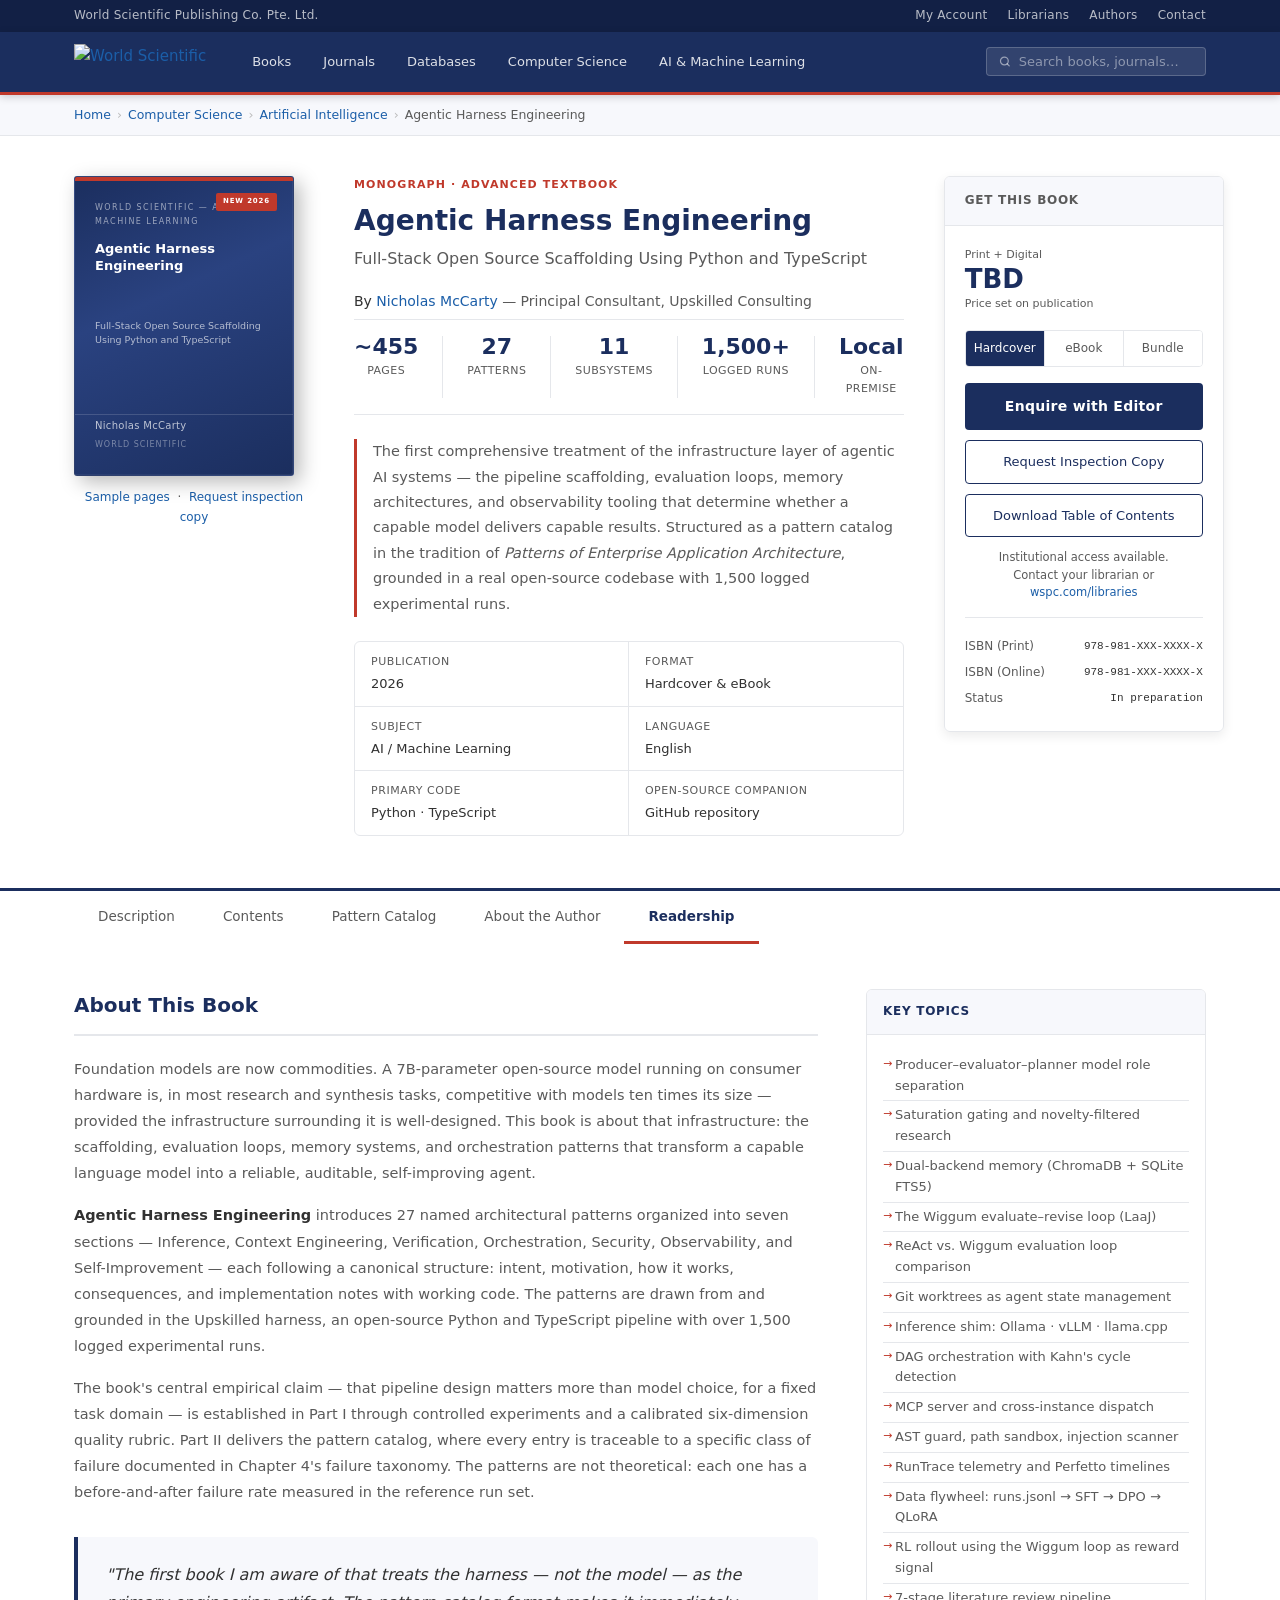
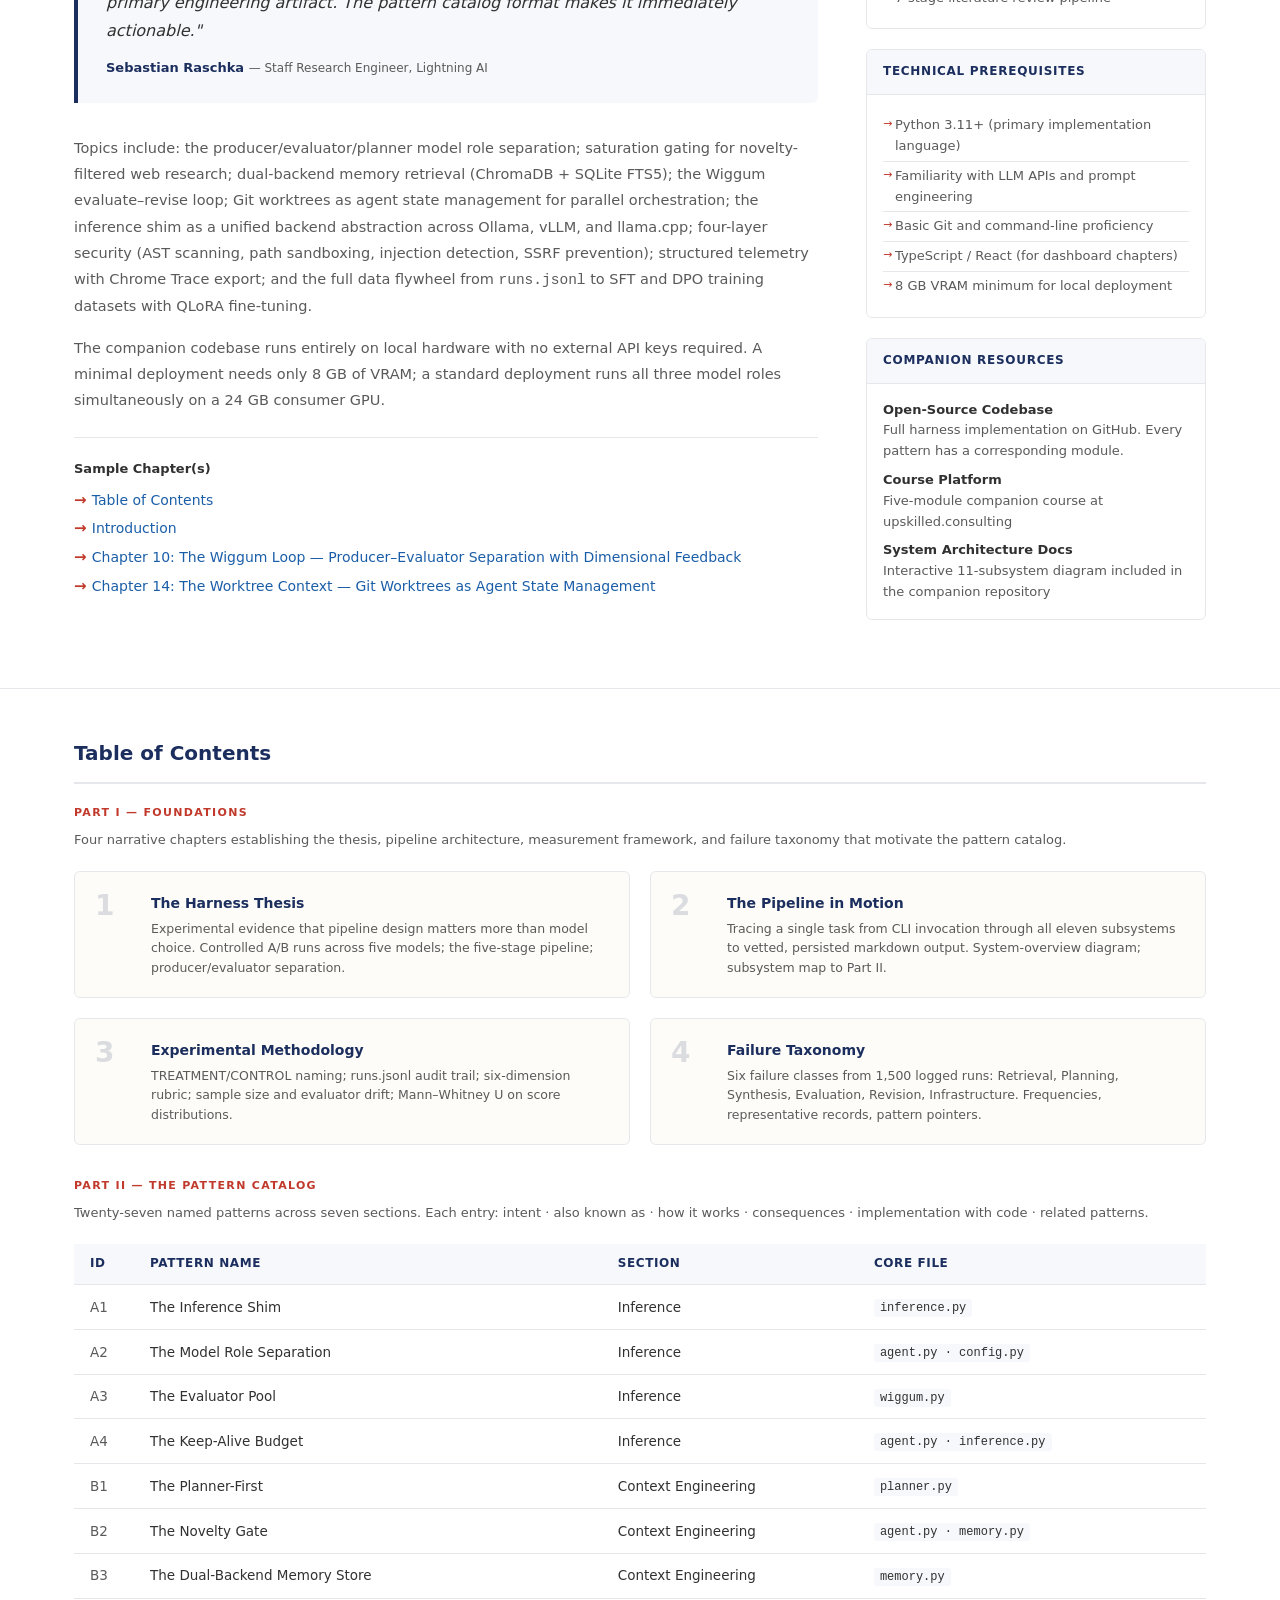
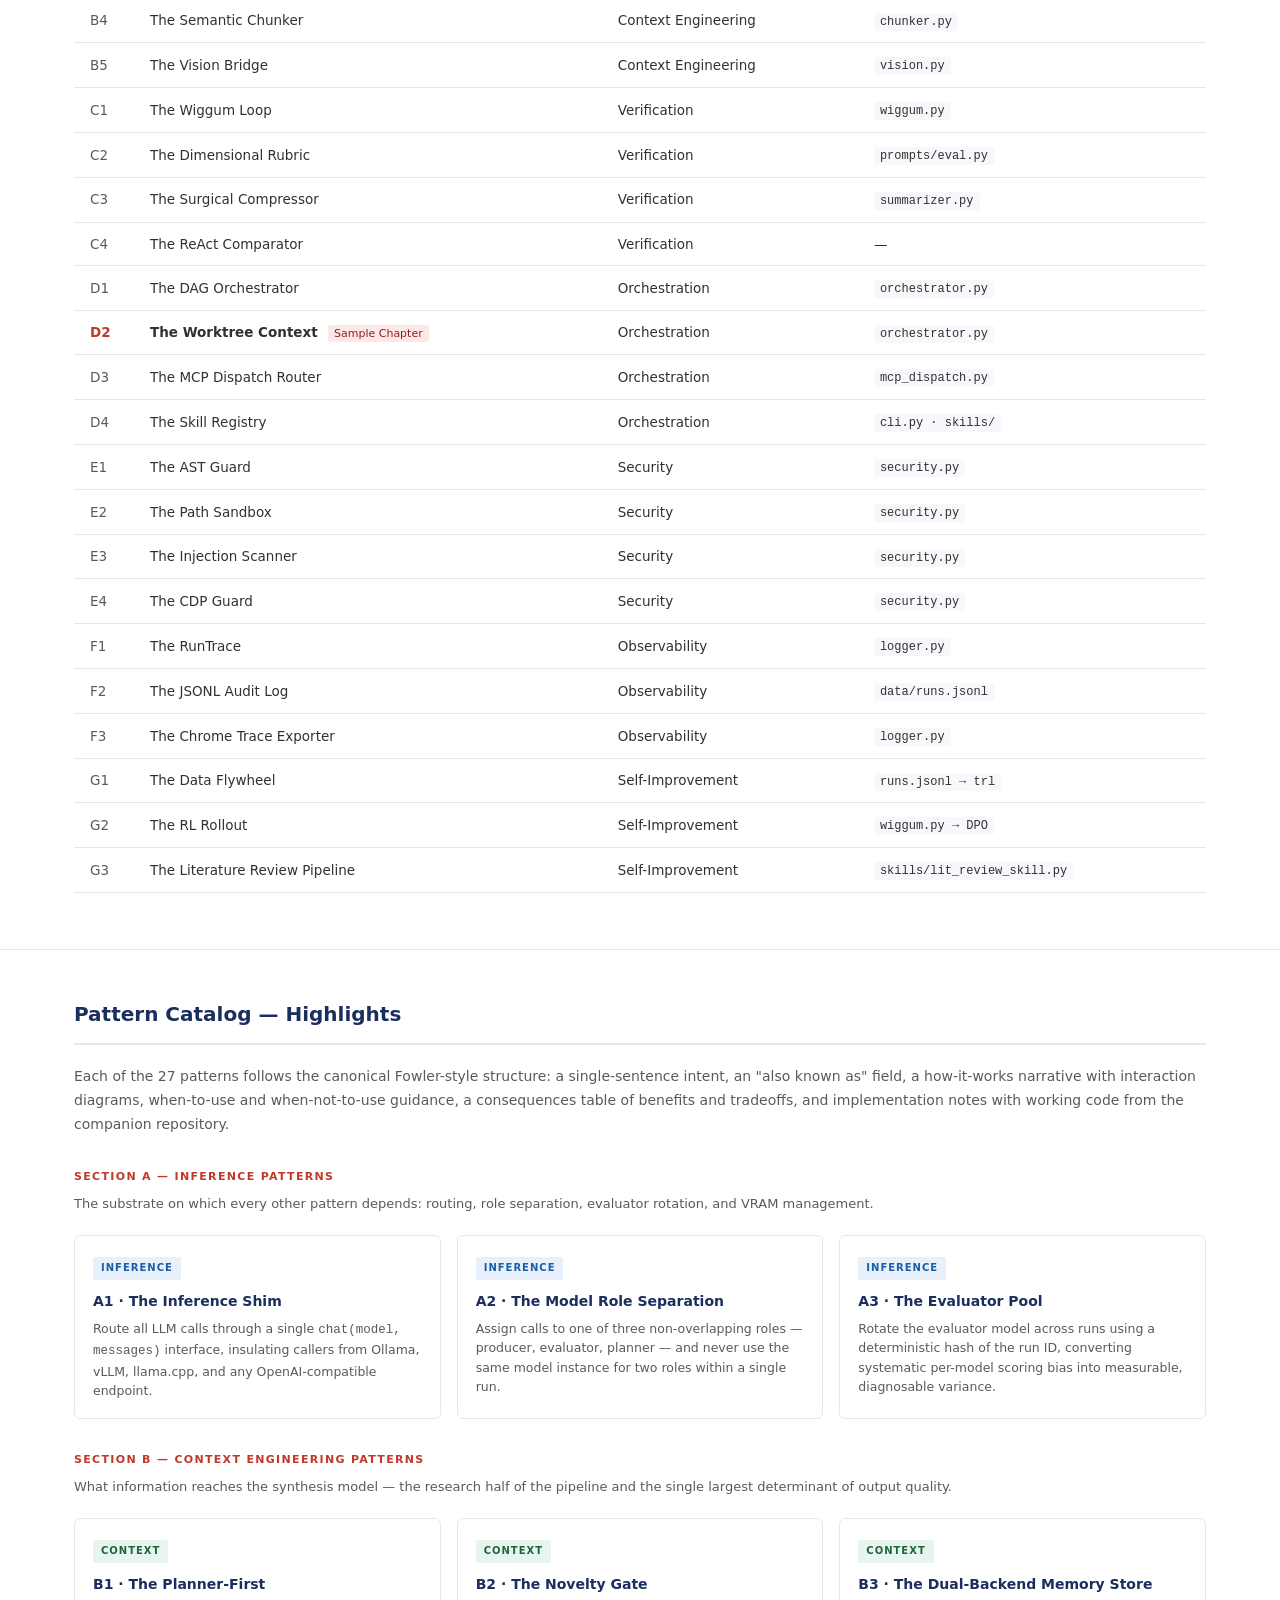
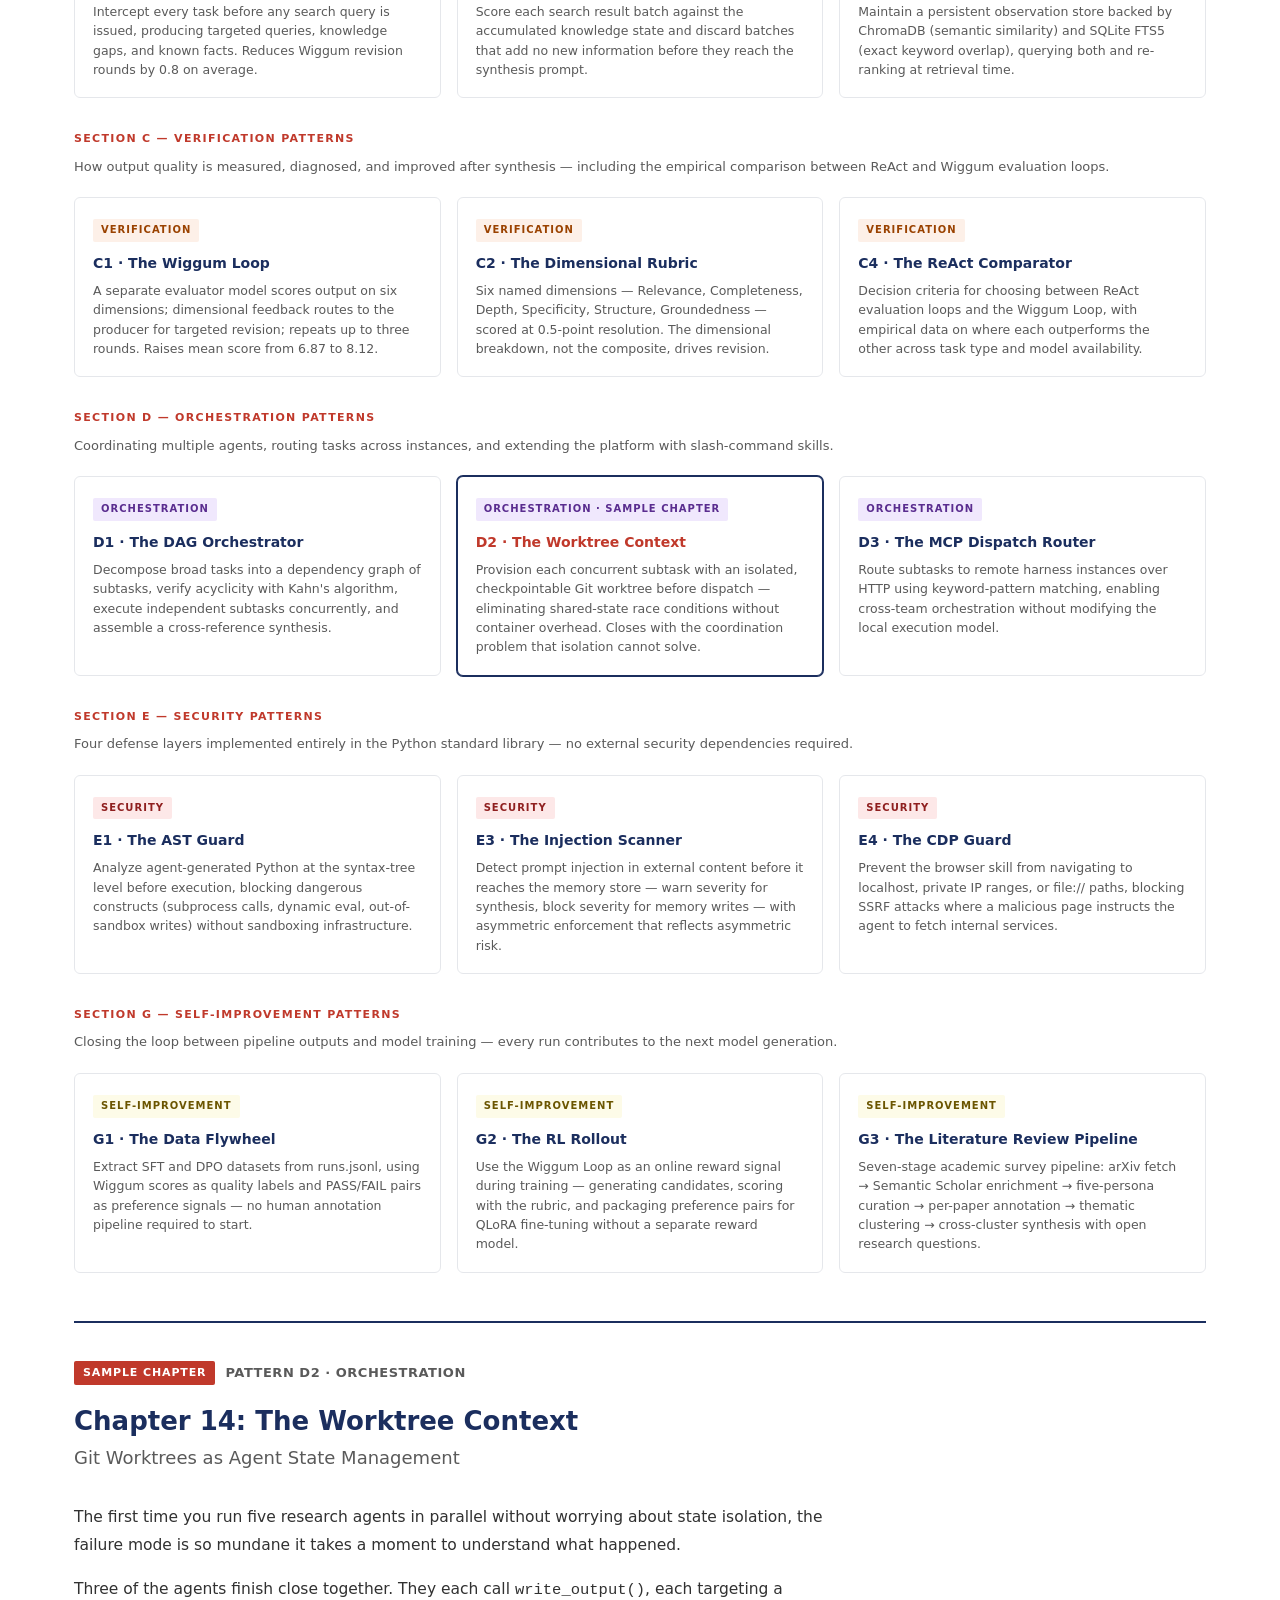
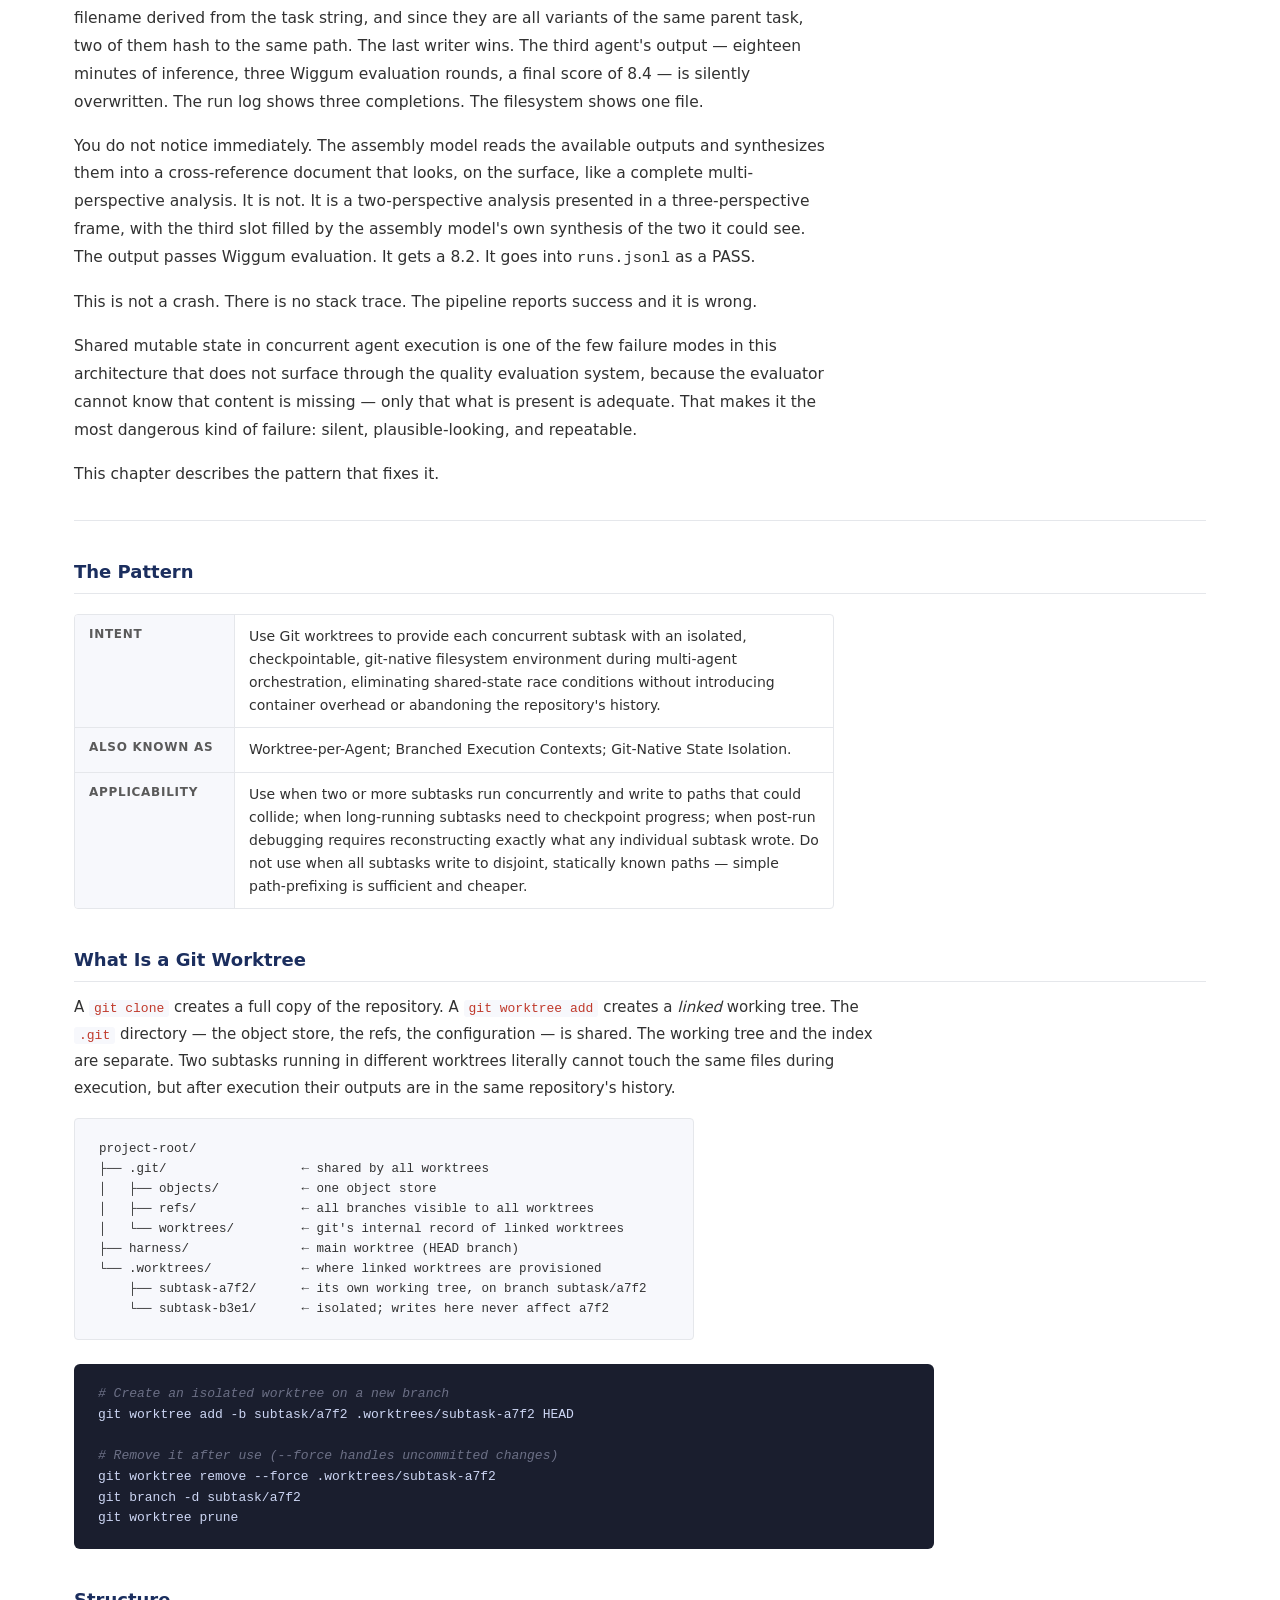
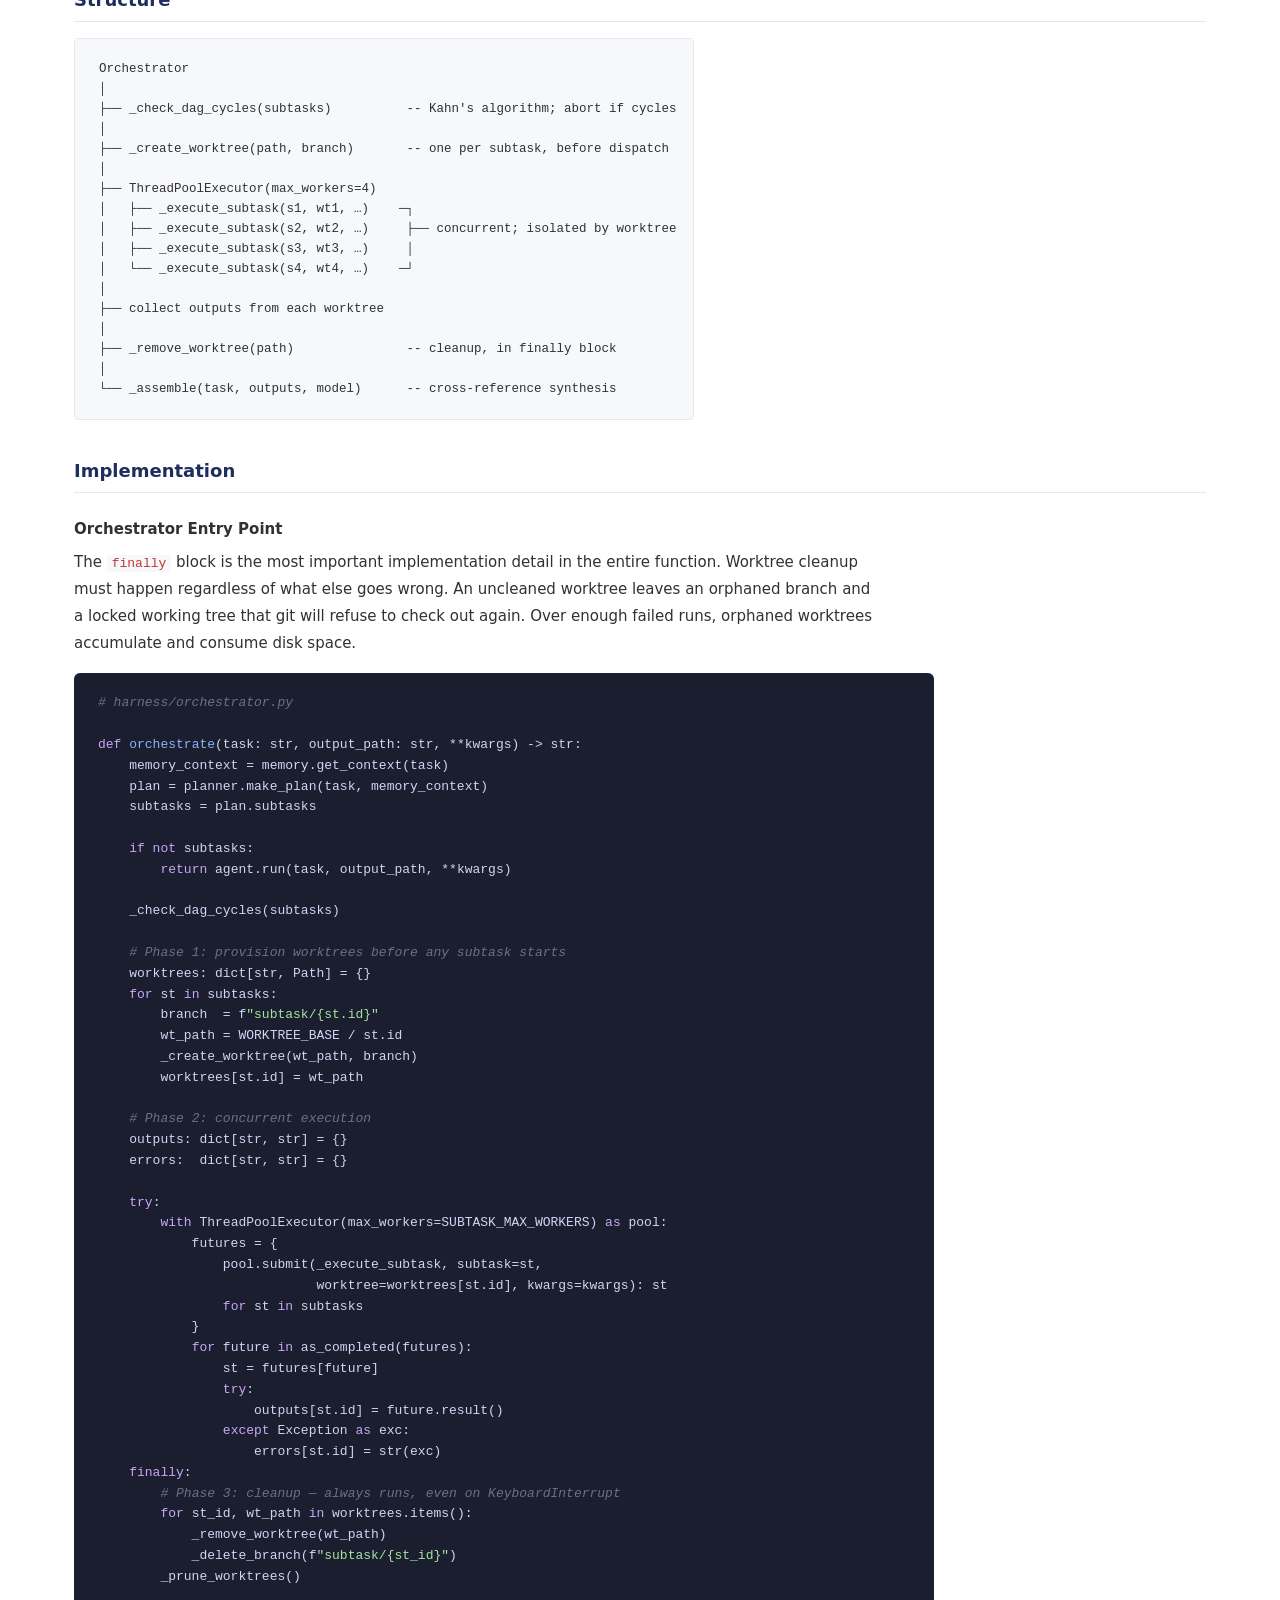
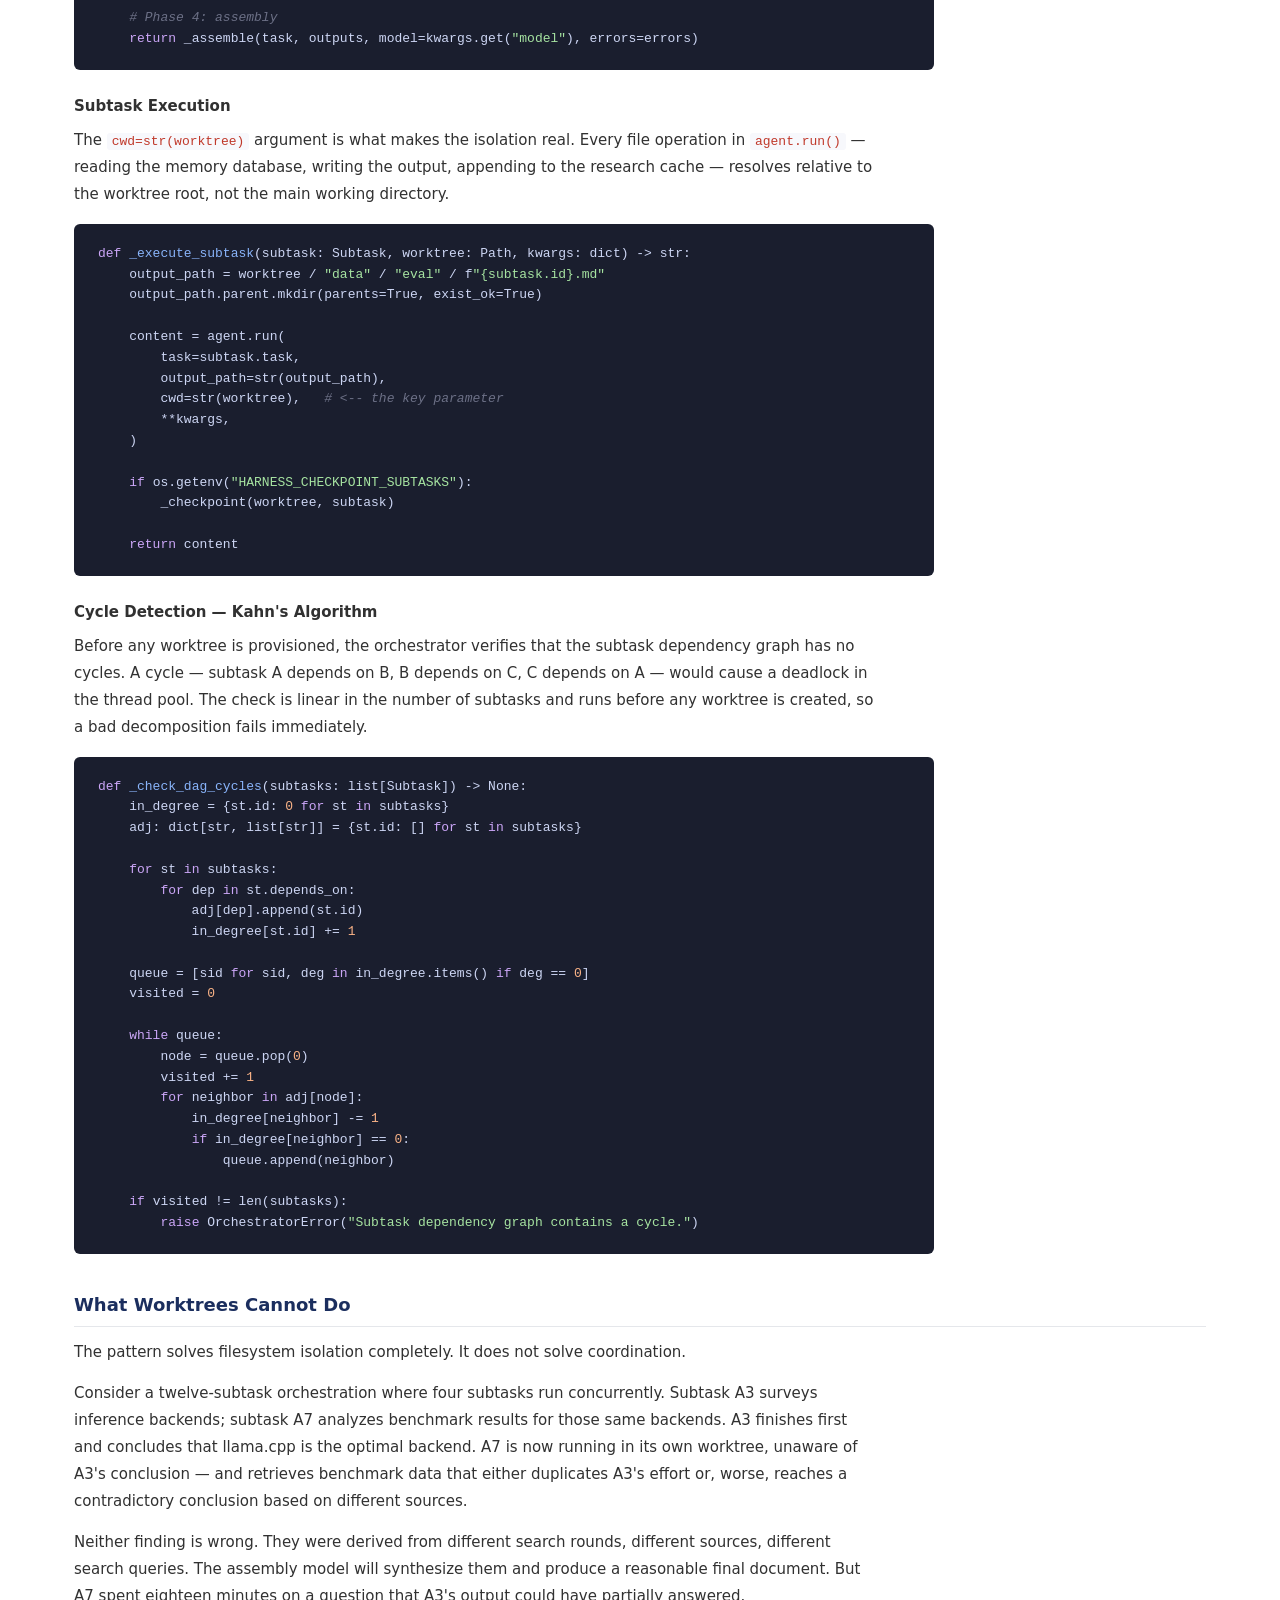
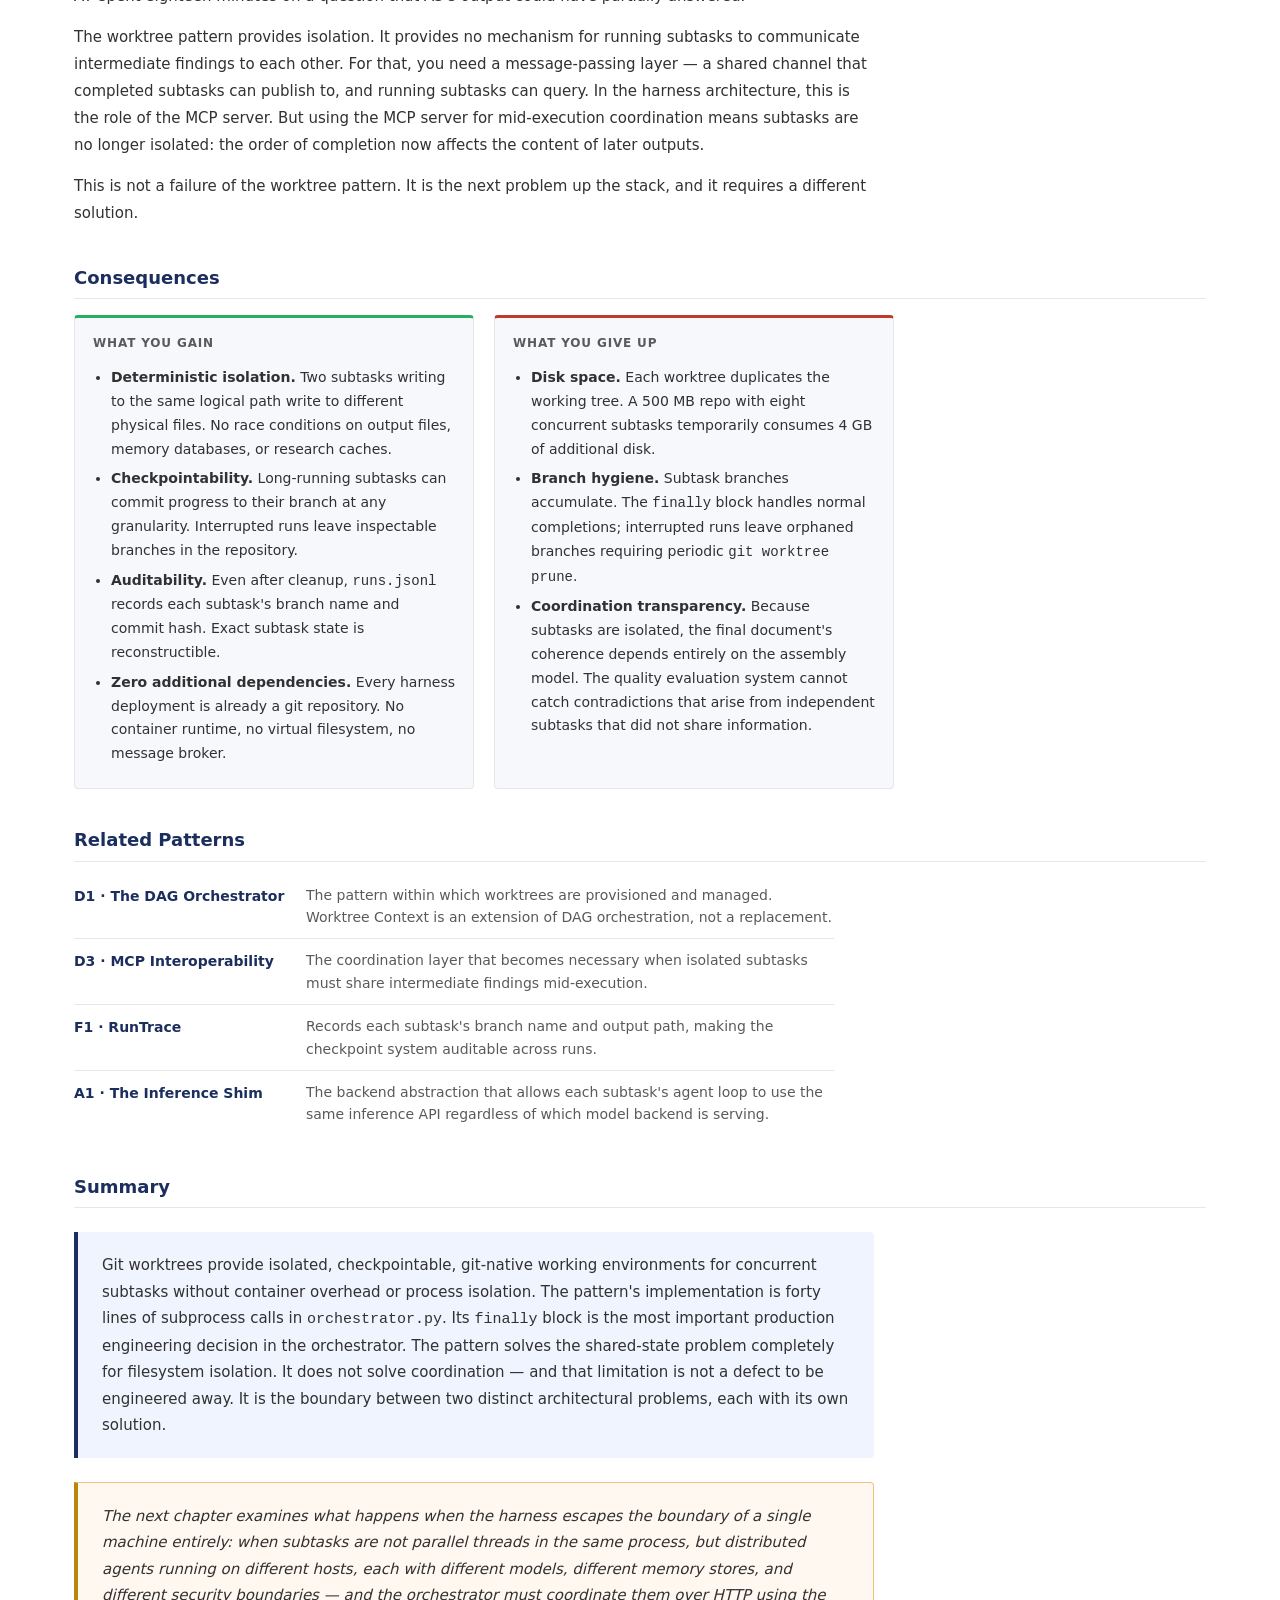
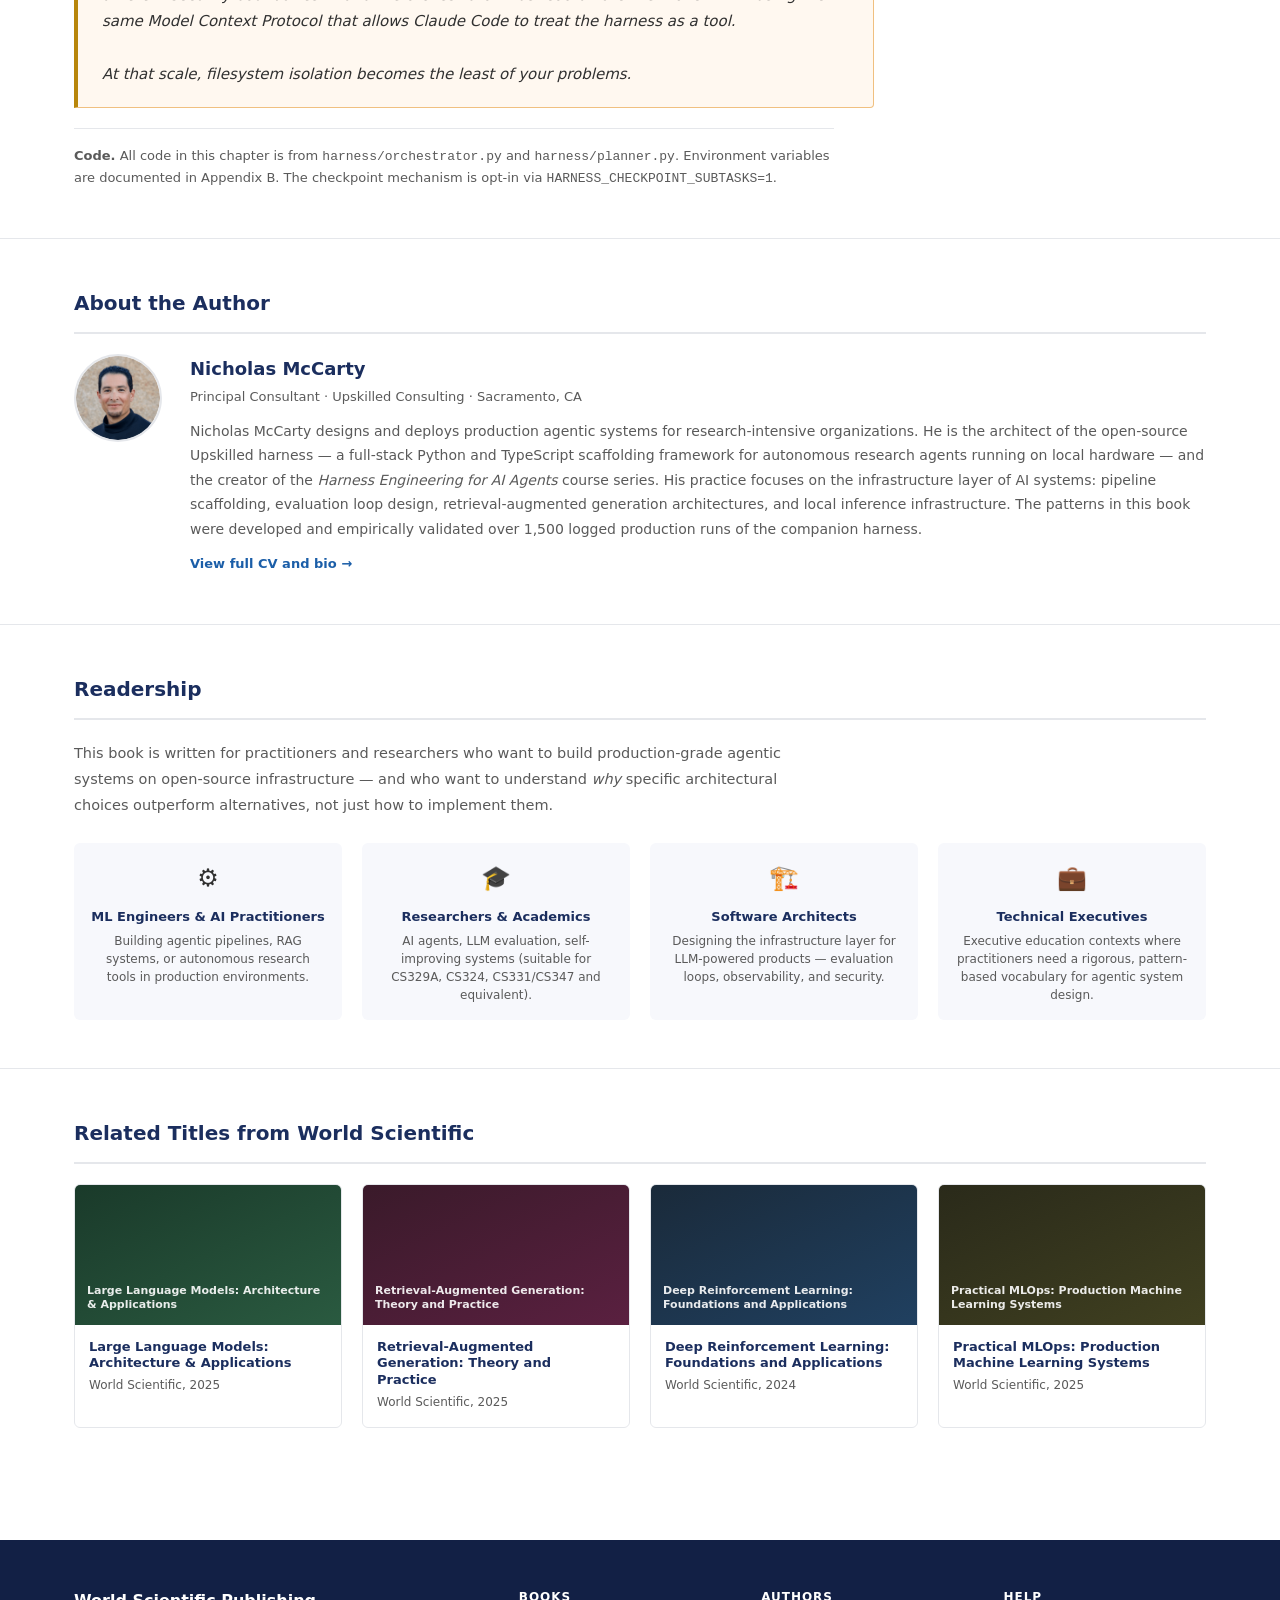
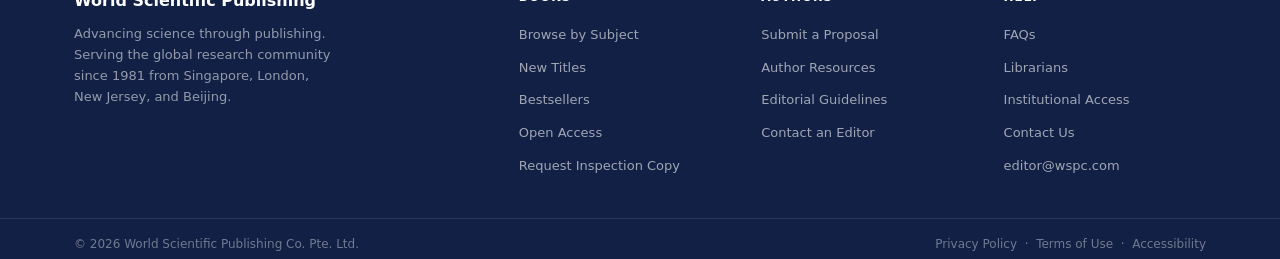
==== commit ca85ad2d: "Add responsive mobile layout via shared mobile.css Fixes page-wide horizontal overflow on all six pa" ====
--- a/index.html
+++ b/index.html
@@ -1170,6 +1170,7 @@
     }
   </style>
   <script src="https://cdn.jsdelivr.net/npm/d3@7/dist/d3.min.js"></script>
+  <link rel="stylesheet" href="mobile.css">
 </head>
 <body>
 
--- a/mobile.css
+++ b/mobile.css
@@ -0,0 +1,153 @@
+/* ─── Shared mobile/responsive overrides ─────────────────────────── */
+
+*, *::before, *::after { box-sizing: border-box; }
+
+/* Backstop: nothing should ever widen the page past the viewport */
+html, body { max-width: 100%; overflow-x: hidden; }
+
+/* ── 768px — tablet / large phone ───────────────────────────────── */
+@media (max-width: 768px) {
+
+  /* Utility bar: drop the My Account / Librarians / Authors / Contact row */
+  .util-bar-links { display: none; }
+  .util-bar-inner  { padding: 5px 16px; }
+
+  /* Site nav: keep logo + first two links (Books, Journals) */
+  .nav-inner { padding: 0 16px; gap: 16px; height: 50px; }
+  .nav-links a:nth-child(n+3) { display: none; }
+  .nav-links { gap: 16px; }
+
+  /* Breadcrumb */
+  .breadcrumb-inner { padding: 8px 16px; font-size: 12px; }
+
+  /* ── Page containers ── */
+  .chapter-wrap   { padding: 28px 16px 56px; }
+  .intro-wrap,
+  .toc-wrap,
+  .author-wrap    { padding-left: 16px !important; padding-right: 16px !important; }
+
+  /* Index page hero / section bands */
+  .hero-inner,
+  .section-inner,
+  .book-header-inner { padding-left: 16px !important; padding-right: 16px !important; }
+
+  /* ── Headings ── */
+  h1 { font-size: 26px !important; line-height: 1.2; }
+  h2 { font-size: 20px; }
+  h3 { font-size: 17px; }
+  .chapter-subtitle { font-size: 16px; }
+
+  /* ── Code blocks ──────────────────────────────────────────────── */
+  /* max-width constrains the pre to the viewport; overflow-x gives it
+     its own horizontal scroll lane instead of blowing out the page. */
+  pre.code-block {
+    font-size: 12px;
+    padding: 12px 14px;
+    overflow-x: auto;
+    -webkit-overflow-scrolling: touch;
+    max-width: calc(100vw - 32px);
+    white-space: pre;
+    word-break: normal;
+    overflow-wrap: normal;
+  }
+
+  /* ── Monospace diagram / score-table blocks ── */
+  .diagram,
+  .score-table {
+    font-size: 11px;
+    padding: 12px 14px;
+    overflow-x: auto;
+    -webkit-overflow-scrolling: touch;
+    max-width: calc(100vw - 32px);
+  }
+
+  /* ── Data tables: block + overflow gives horizontal swipe ── */
+  .data-table {
+    display: block;
+    overflow-x: auto;
+    -webkit-overflow-scrolling: touch;
+    max-width: calc(100vw - 32px);
+    font-size: 13px;
+  }
+
+  /* ── D3 / SVG diagram containers ── */
+  #wiggum-loop-diagram,
+  #coord-gap-diagram,
+  #run-timeline,
+  [id$="-diagram"] {
+    overflow-x: auto;
+    -webkit-overflow-scrolling: touch;
+    max-width: calc(100vw - 32px);
+  }
+
+  /* ── Pattern meta table (chapter pages) ── */
+  .pattern-meta      { font-size: 13px; }
+  .pattern-meta td   { padding: 10px 12px; }
+
+  /* ── Callout / summary boxes ── */
+  .summary-box,
+  .cliffhanger,
+  .aside-note { padding: 14px 14px; font-size: 14px; }
+
+  /* ── Chapter meta strip ── */
+  .chapter-meta { font-size: 12px; gap: 10px; }
+
+  /* ── Eyebrow / pill row ── */
+  .eyebrow { flex-wrap: wrap; gap: 6px; }
+
+  /* ── Index page: tab bar ── */
+  /* Let the tab bar scroll horizontally rather than wrap or clip */
+  .tabs-inner {
+    padding: 0 8px;
+    overflow-x: auto;
+    -webkit-overflow-scrolling: touch;
+    /* Hide scrollbar visually while keeping it functional */
+    scrollbar-width: none;
+  }
+  .tabs-inner::-webkit-scrollbar { display: none; }
+  .tab { padding: 12px 14px; font-size: 12.5px; white-space: nowrap; }
+
+  /* ── Index page: spec table ── */
+  .spec-table {
+    display: block;
+    overflow-x: auto;
+    -webkit-overflow-scrolling: touch;
+    max-width: calc(100vw - 32px);
+  }
+
+  /* ── Index page: book-detail grid ── */
+  /* Grid items must declare min-width:0 or they expand past their track */
+  .book-detail { padding: 24px 16px 20px; gap: 20px; }
+  .book-detail > * { min-width: 0; }
+  .book-info { overflow: hidden; }
+
+  /* KPI row: wrap the four stats onto two rows on narrow screens */
+  .kpi-row { flex-wrap: wrap; gap: 16px 24px; }
+  .kpi-item { min-width: 80px; }
+  .kpi-divider { display: none; }
+
+  /* Search bar in index nav: shrink or hide on mobile */
+  .nav-search { width: 160px; }
+
+  /* Purchase card: don't fix-position on mobile */
+  .book-purchase { position: static; }
+
+  /* ── Footer ── */
+  .footer-main,
+  .site-footer-inner { flex-direction: column; gap: 12px; }
+  .footer-col { min-width: unset !important; }
+}
+
+/* ── 480px — small phone ─────────────────────────────────────────── */
+@media (max-width: 480px) {
+
+  /* Logo only — no room for even Books / Journals */
+  .nav-links { display: none; }
+
+  h1 { font-size: 22px !important; }
+  h2 { font-size: 18px; }
+
+  pre.code-block  { font-size: 11.5px; }
+  .diagram,
+  .score-table    { font-size: 10.5px; }
+}
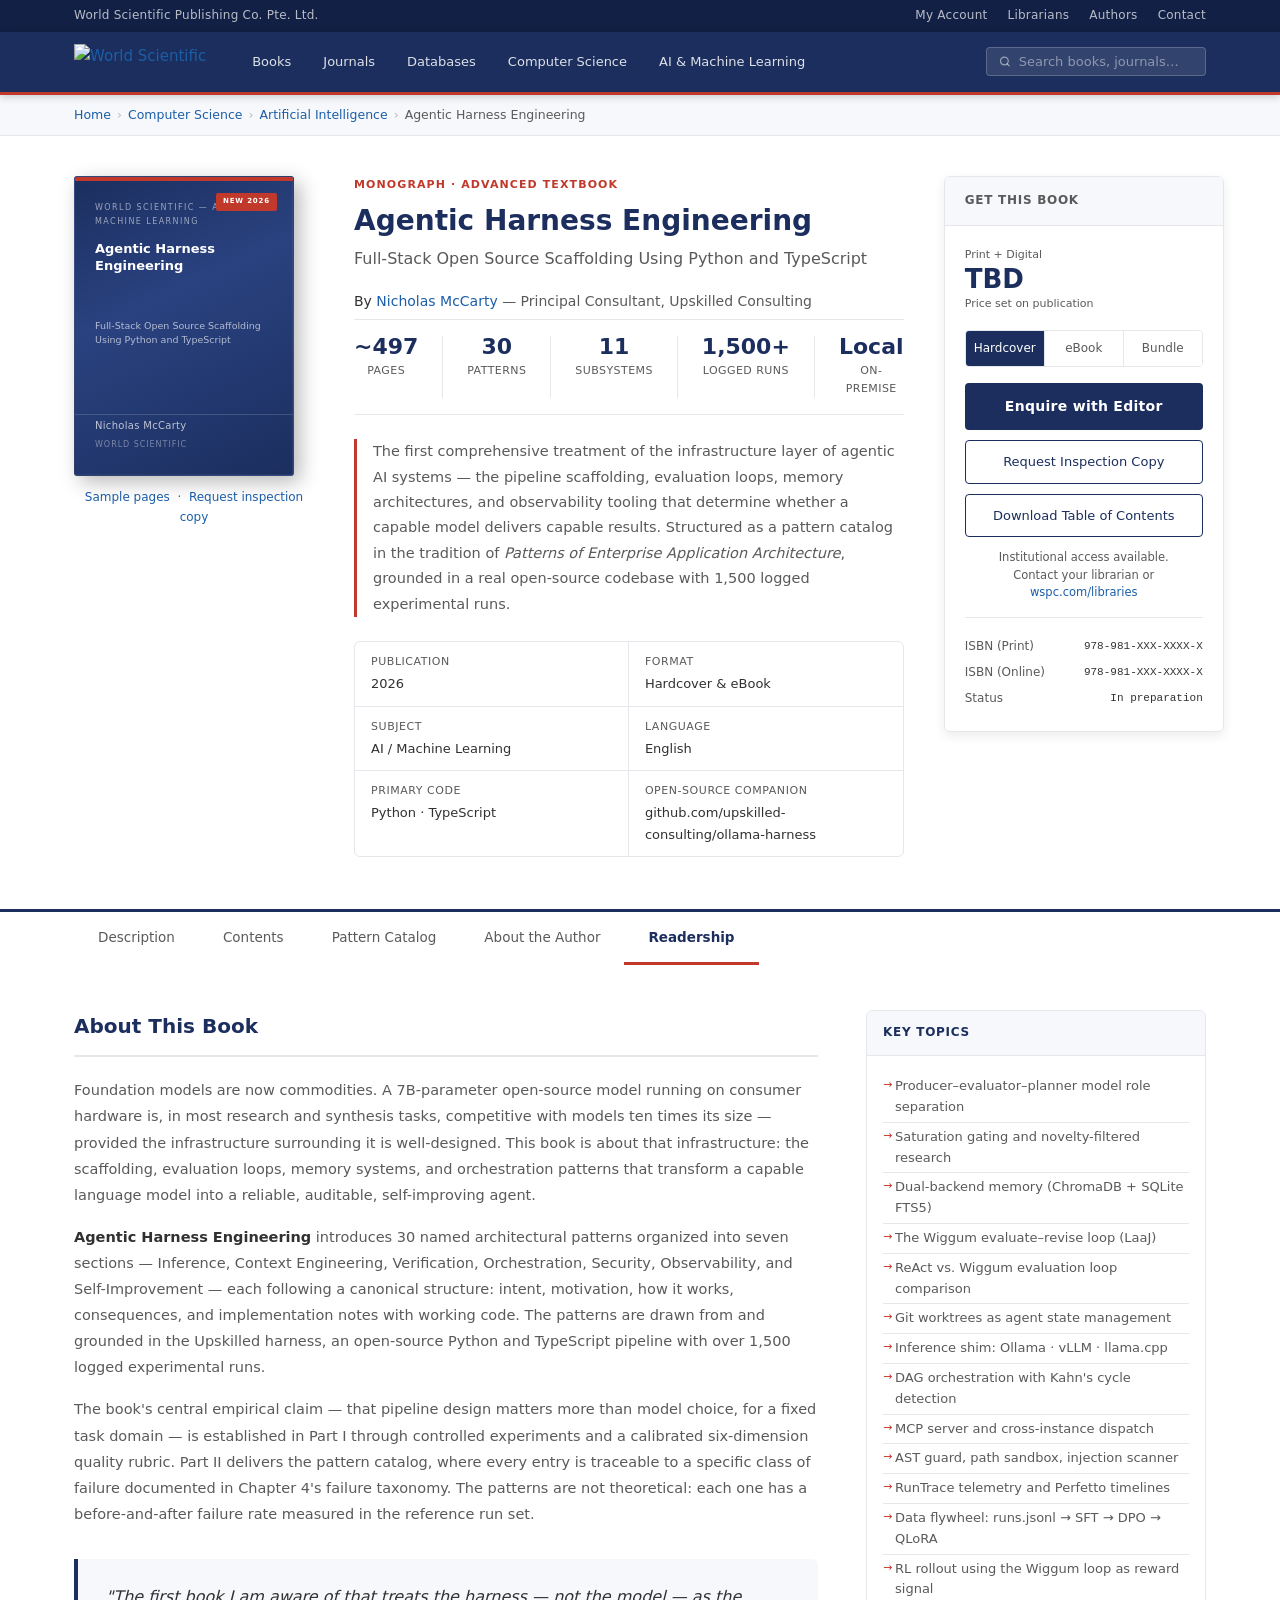
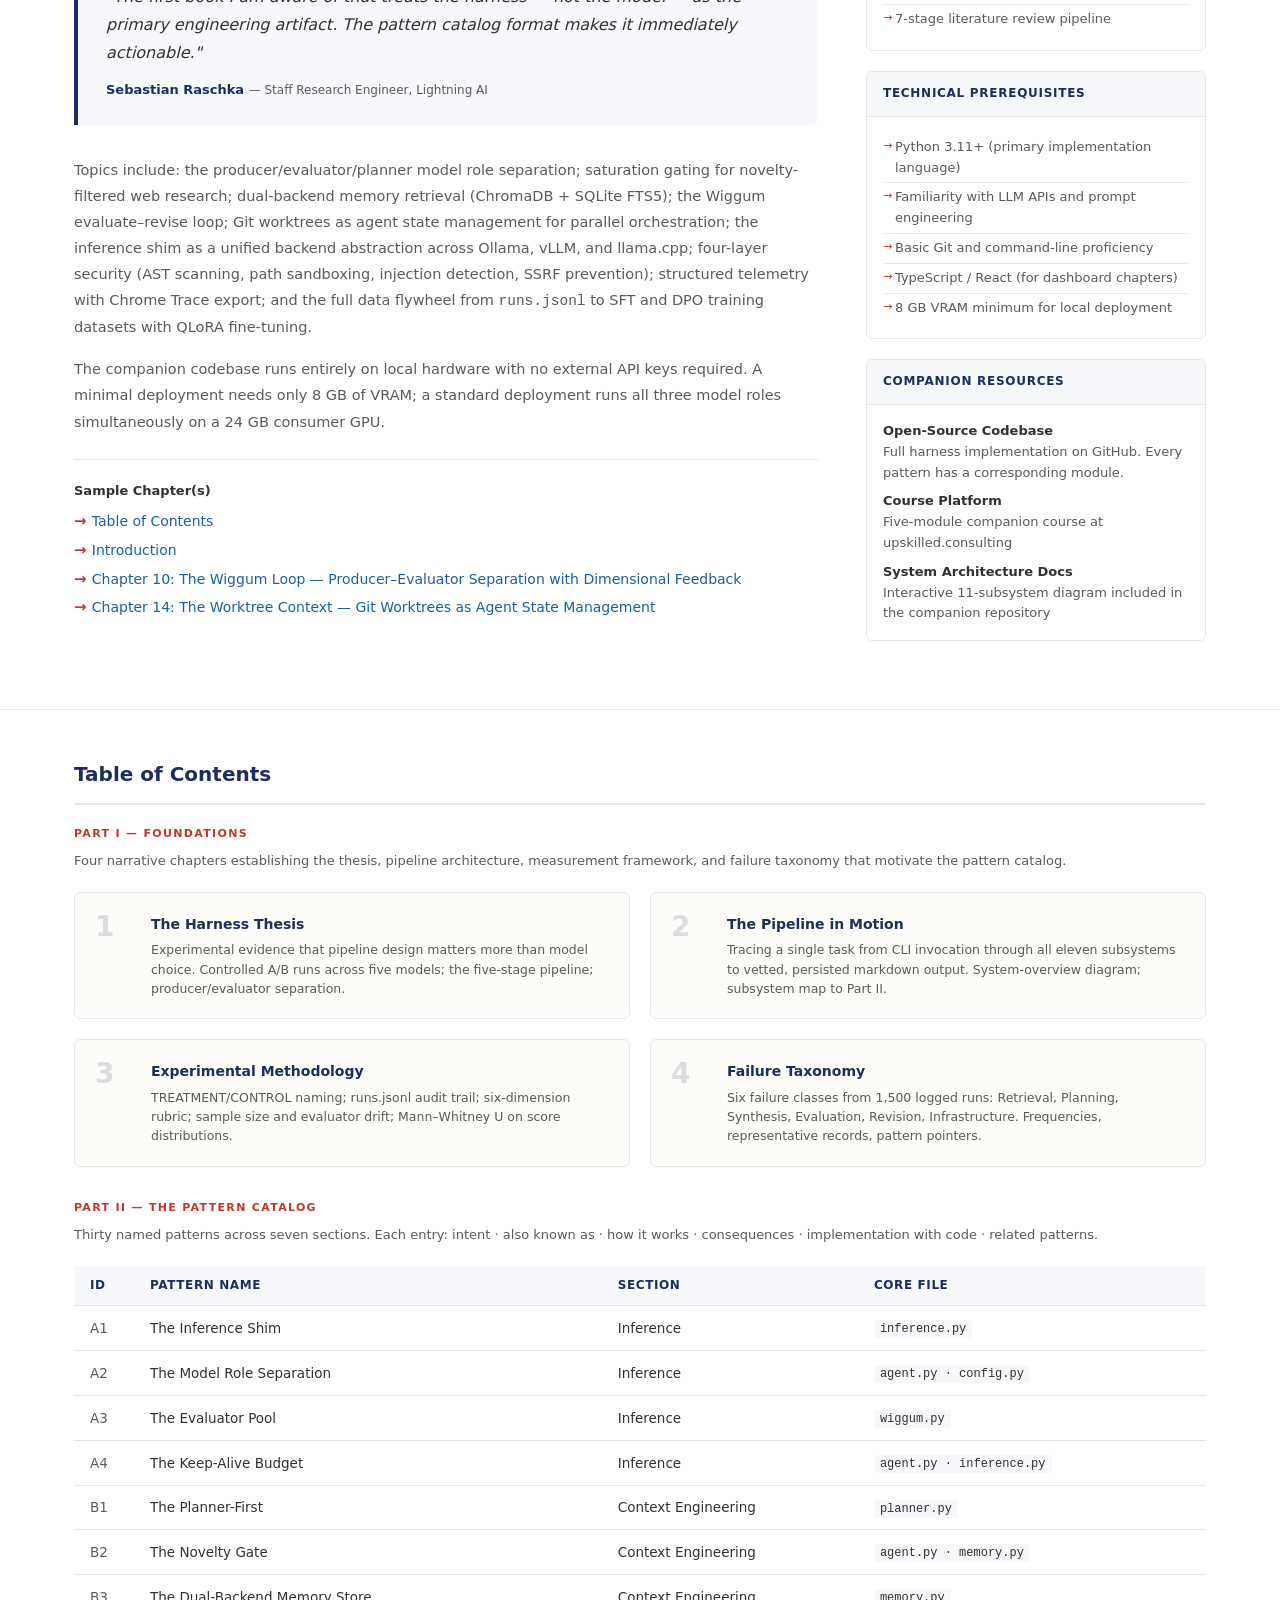
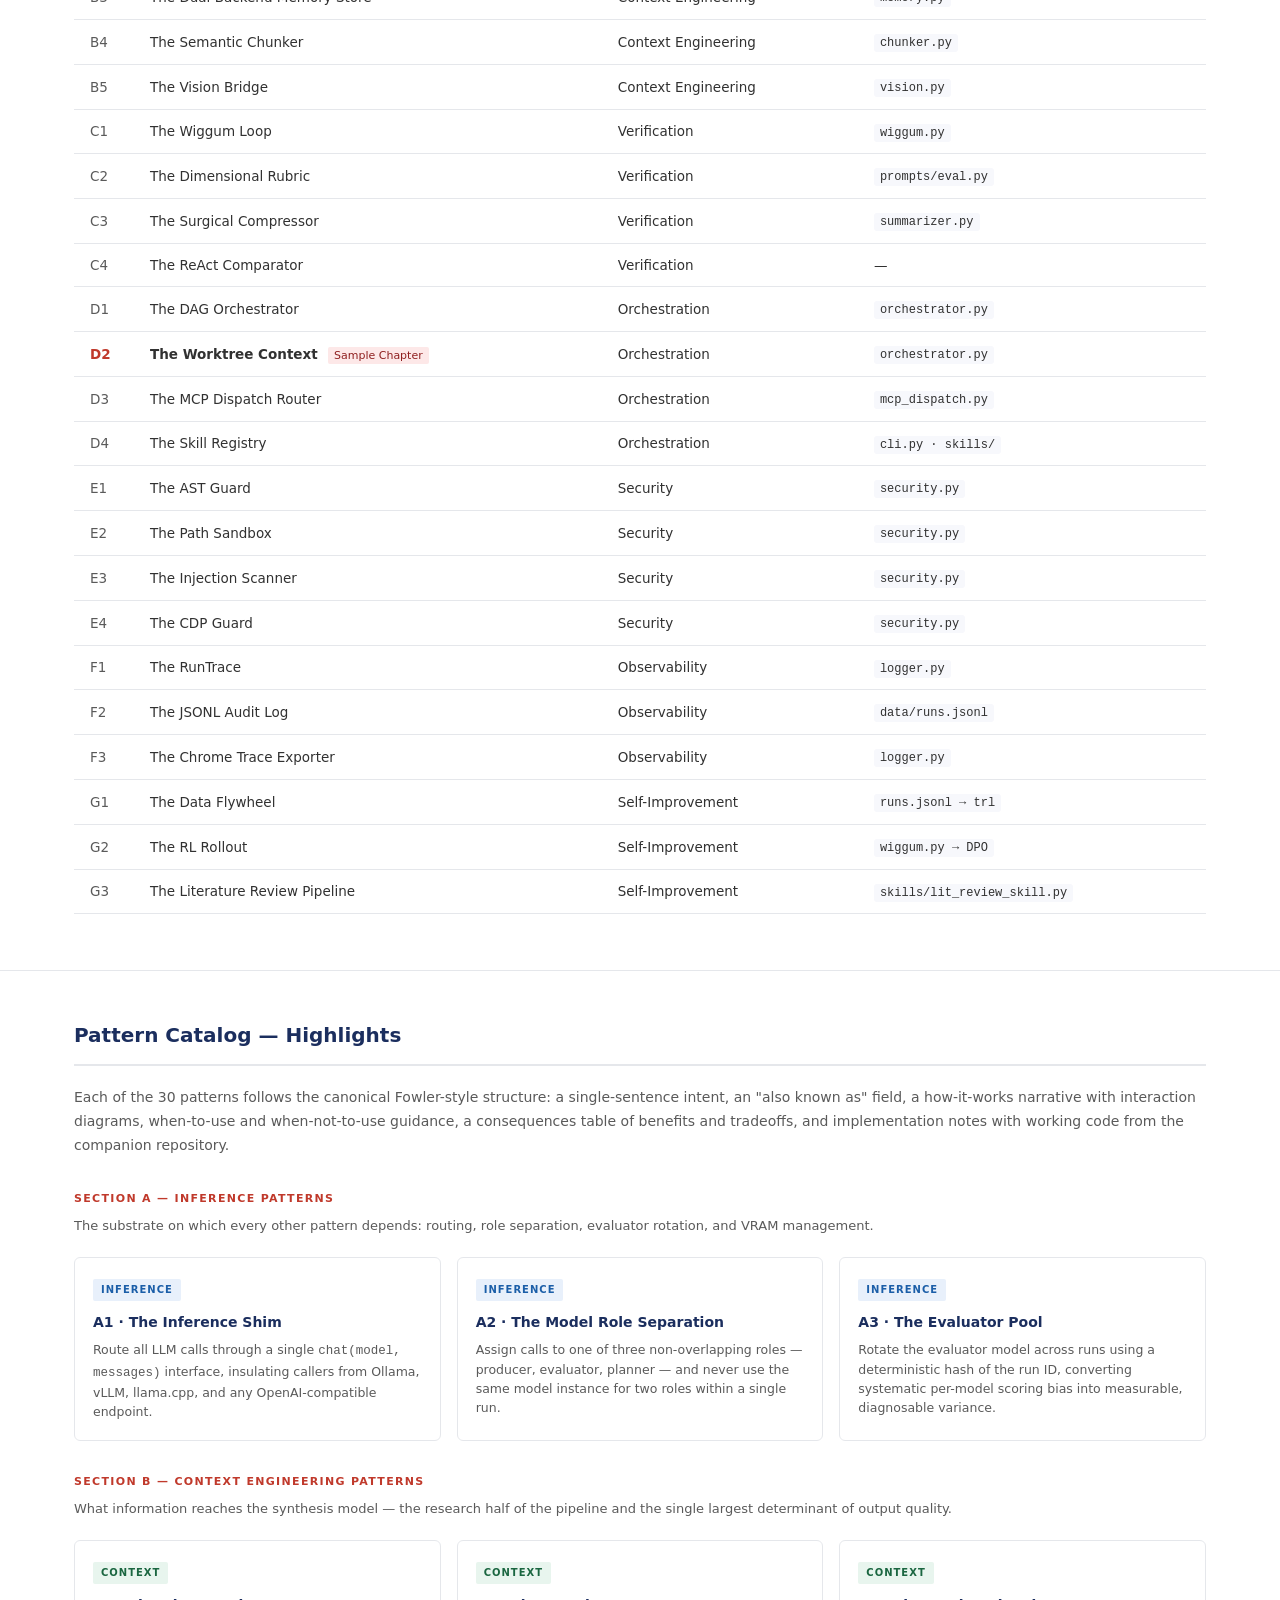
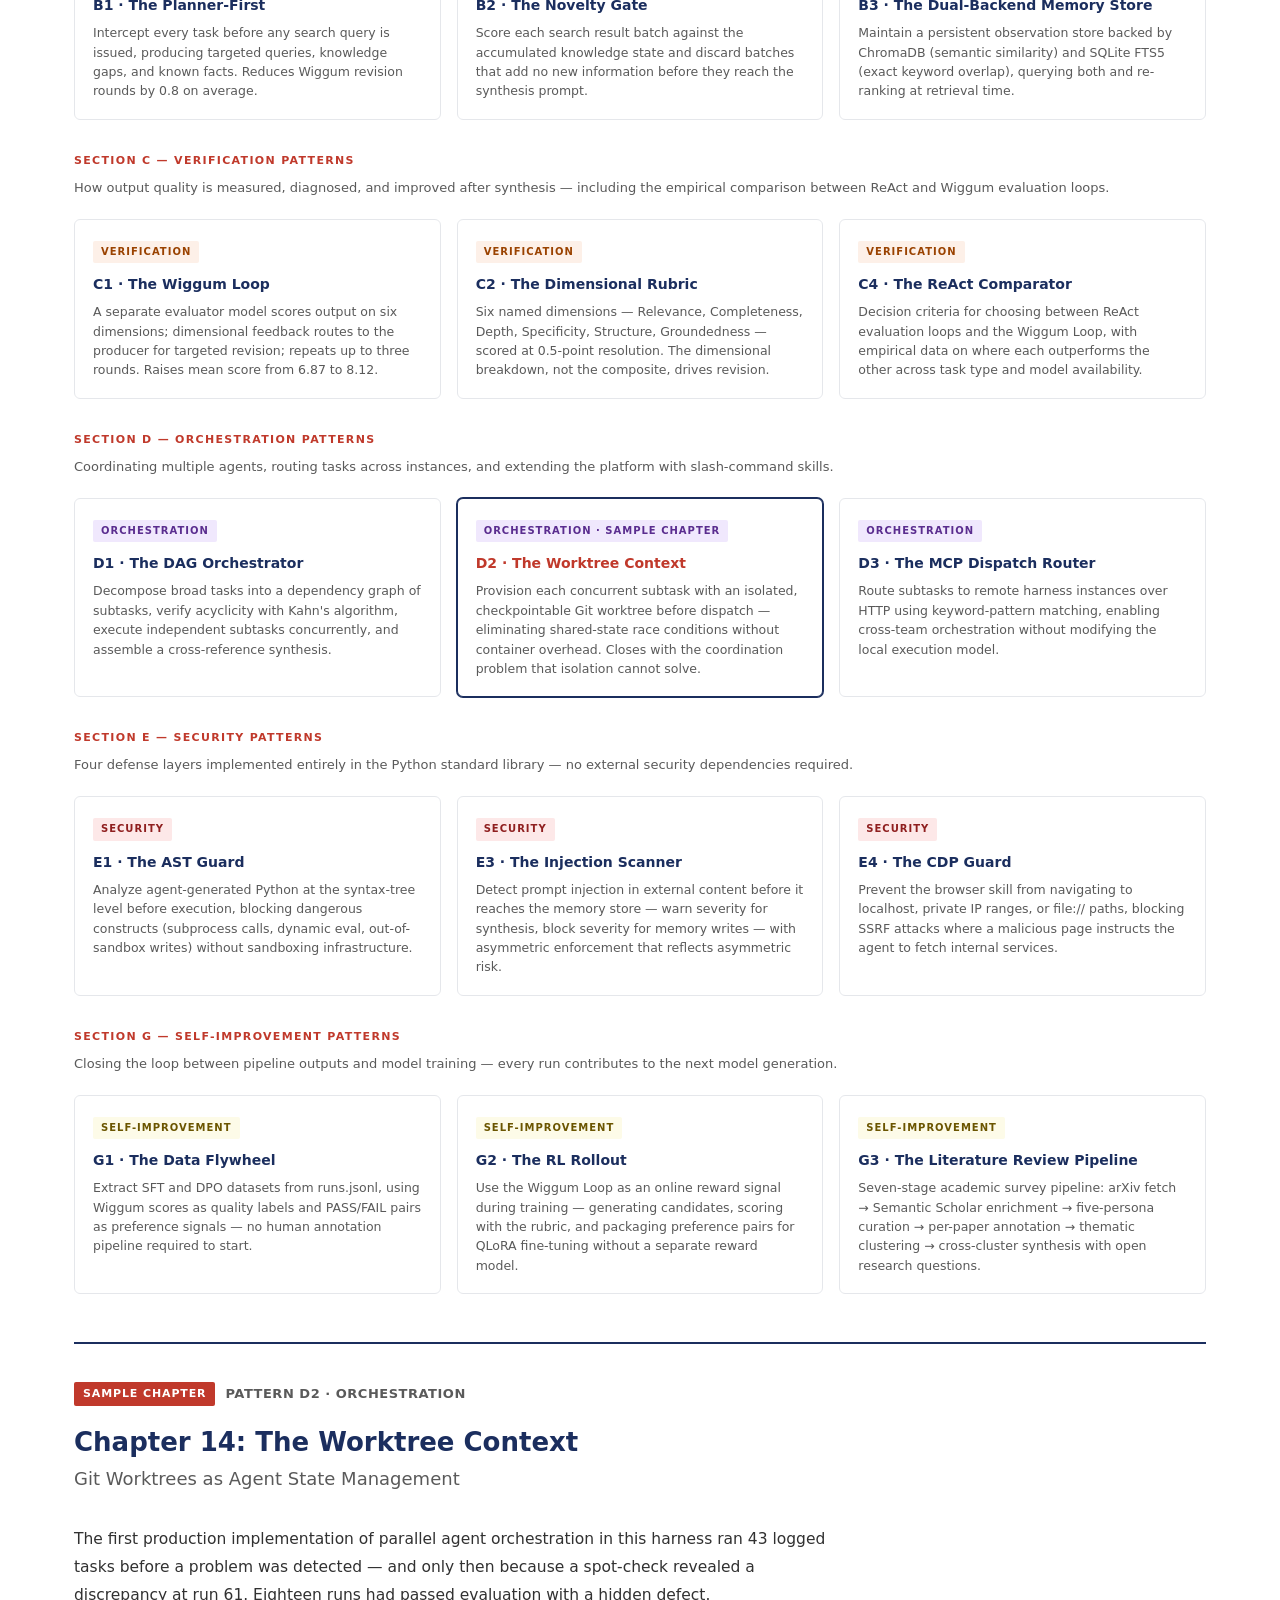
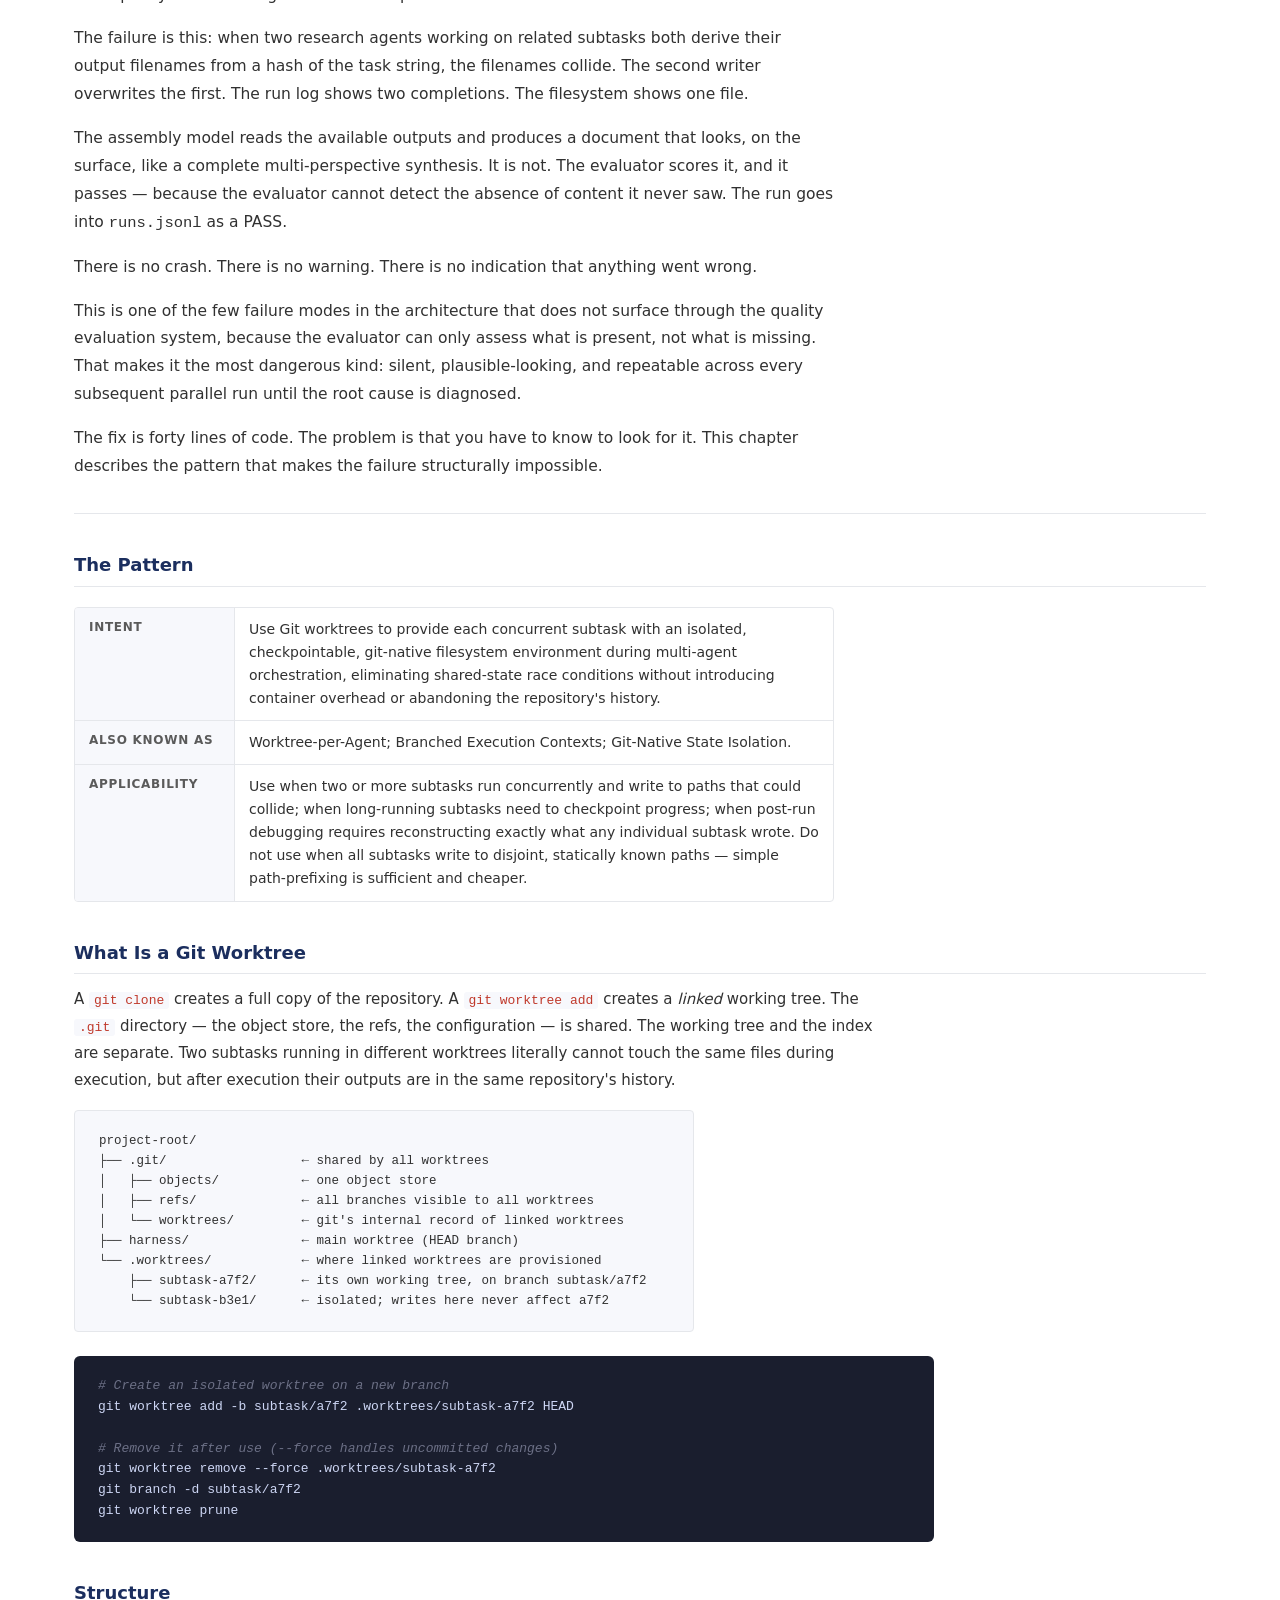
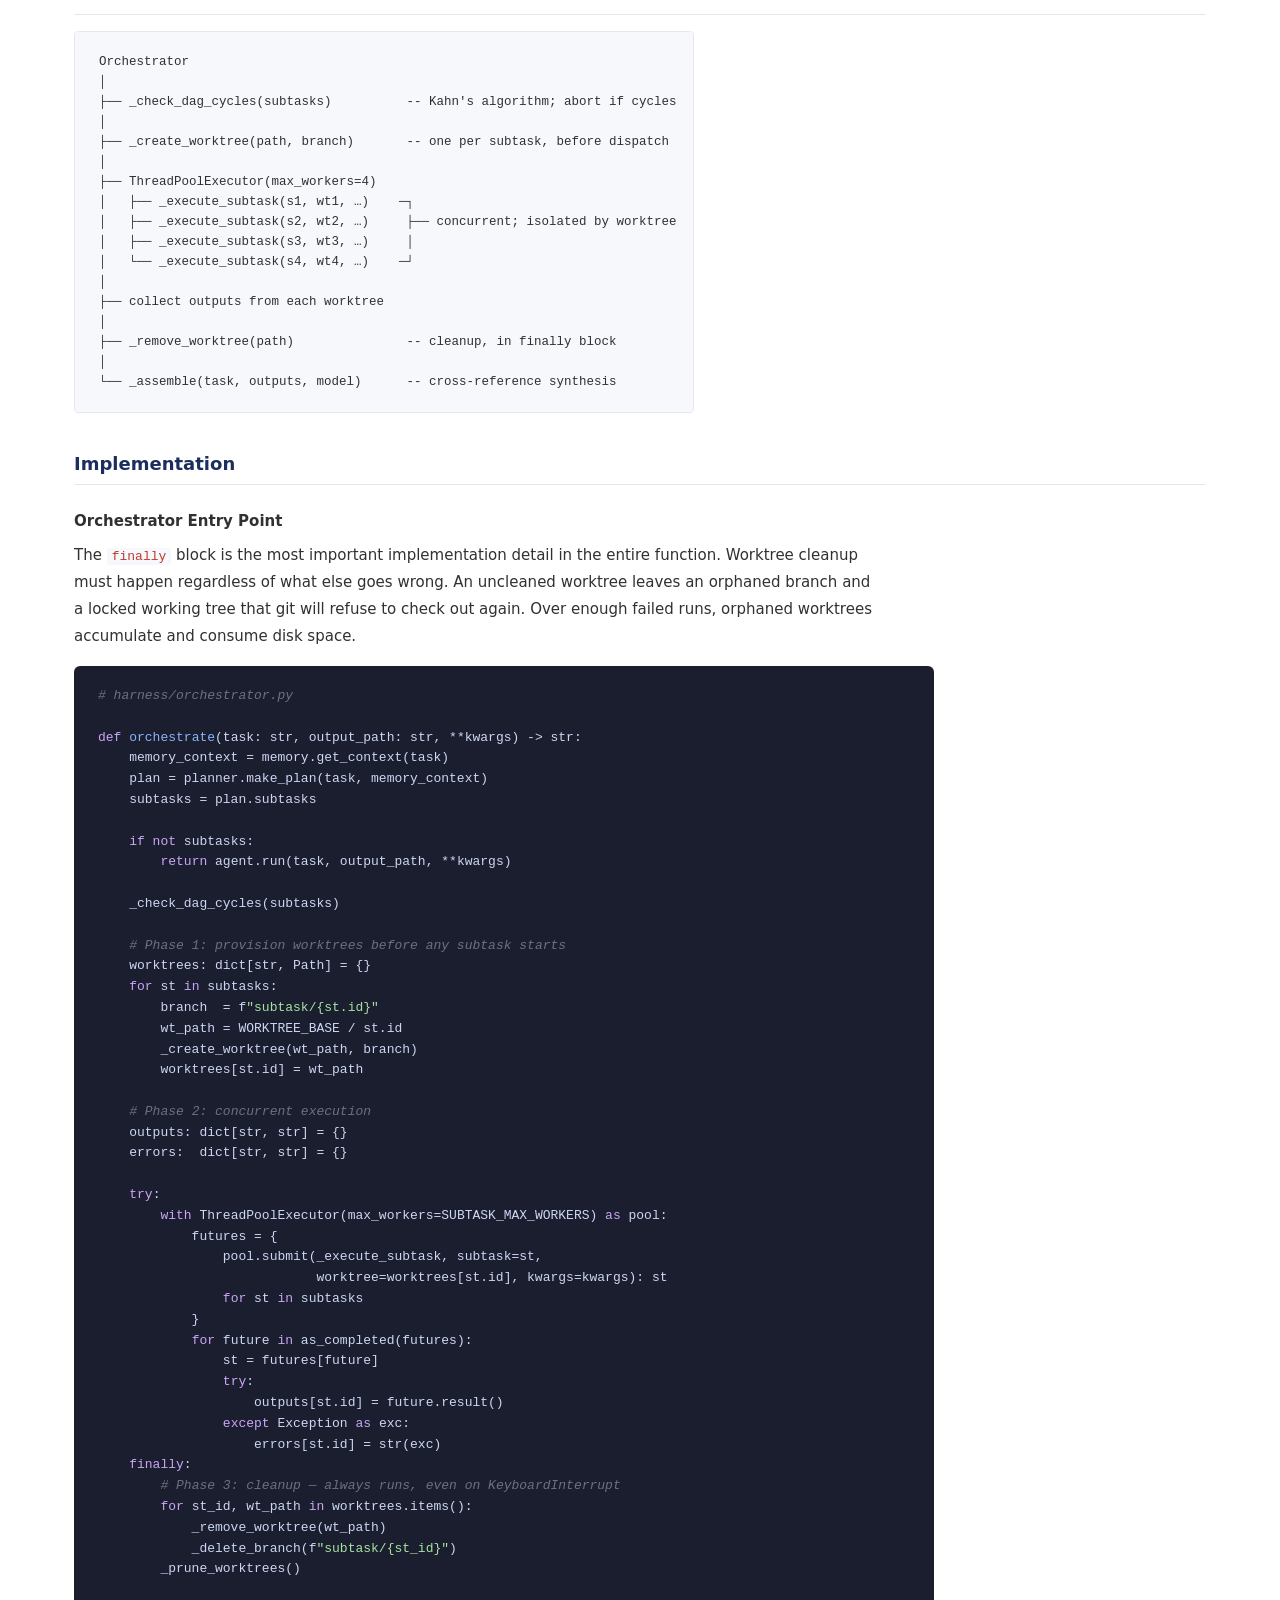
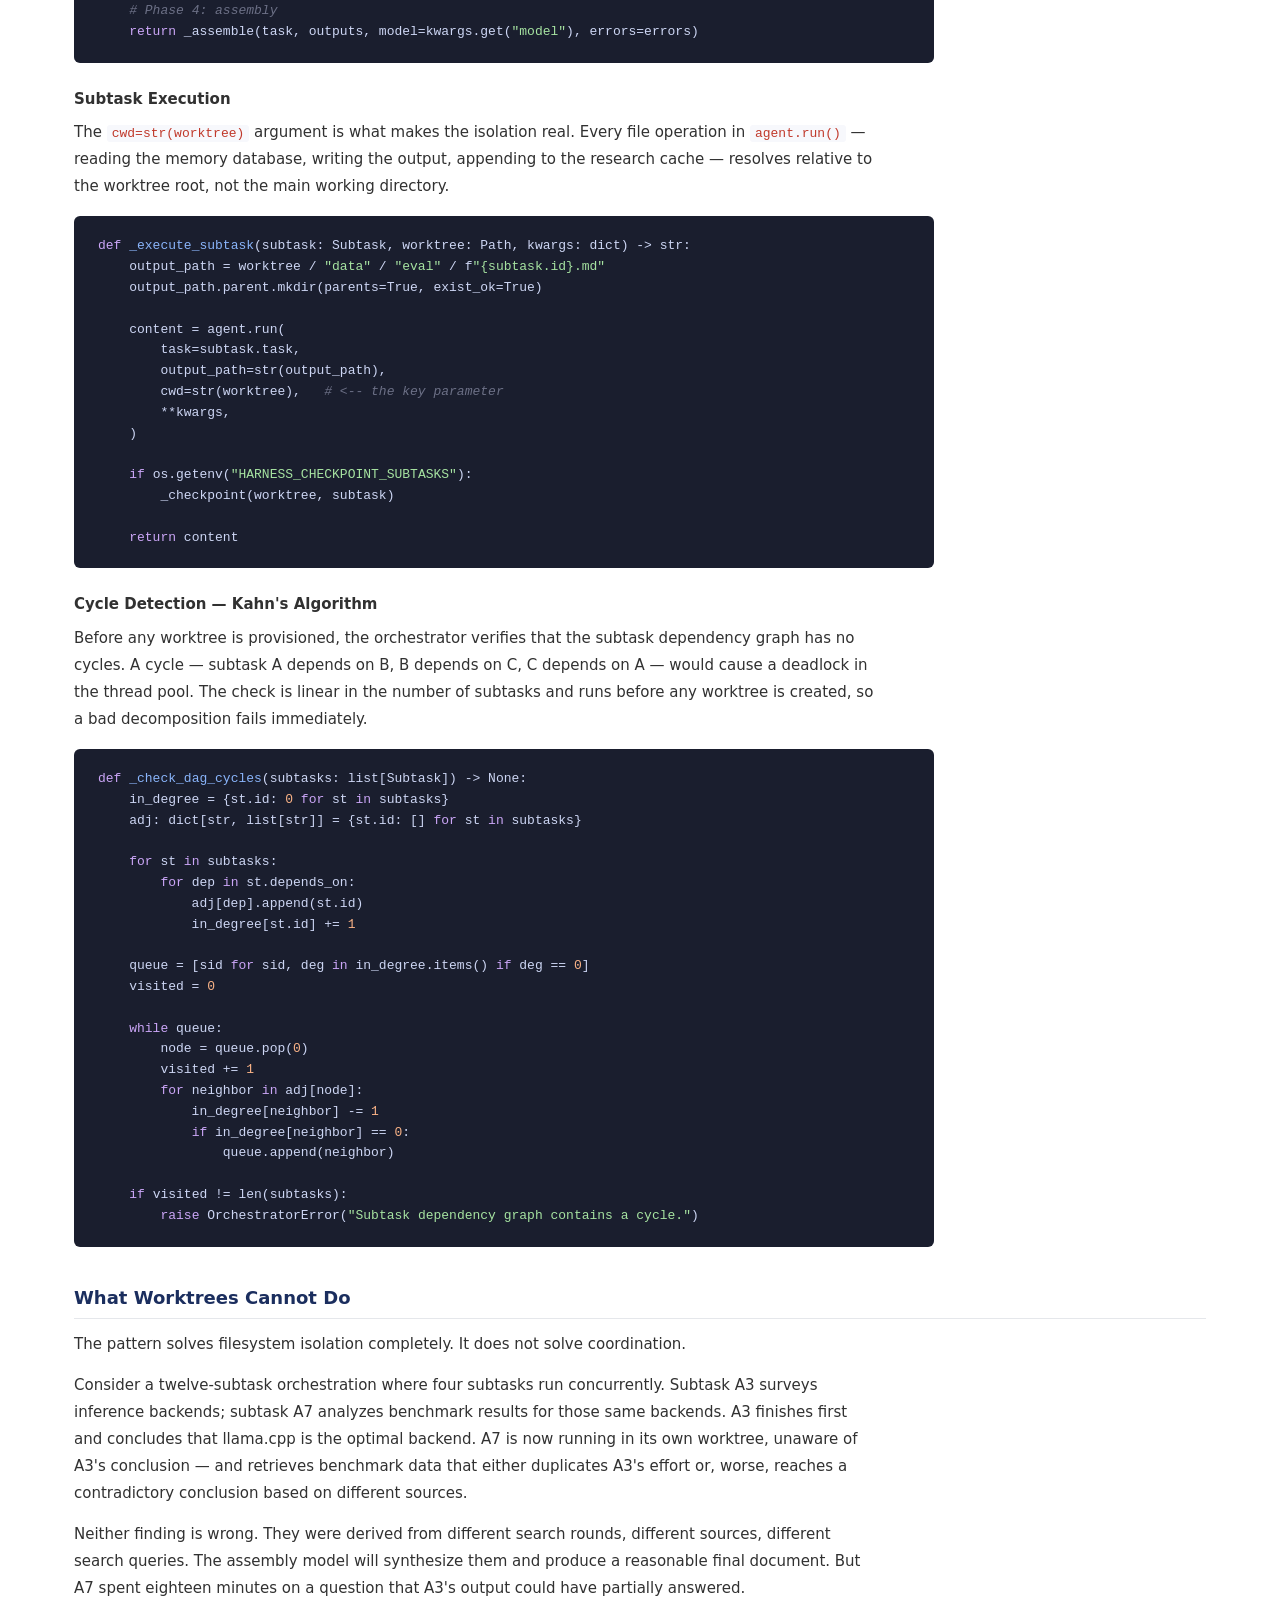
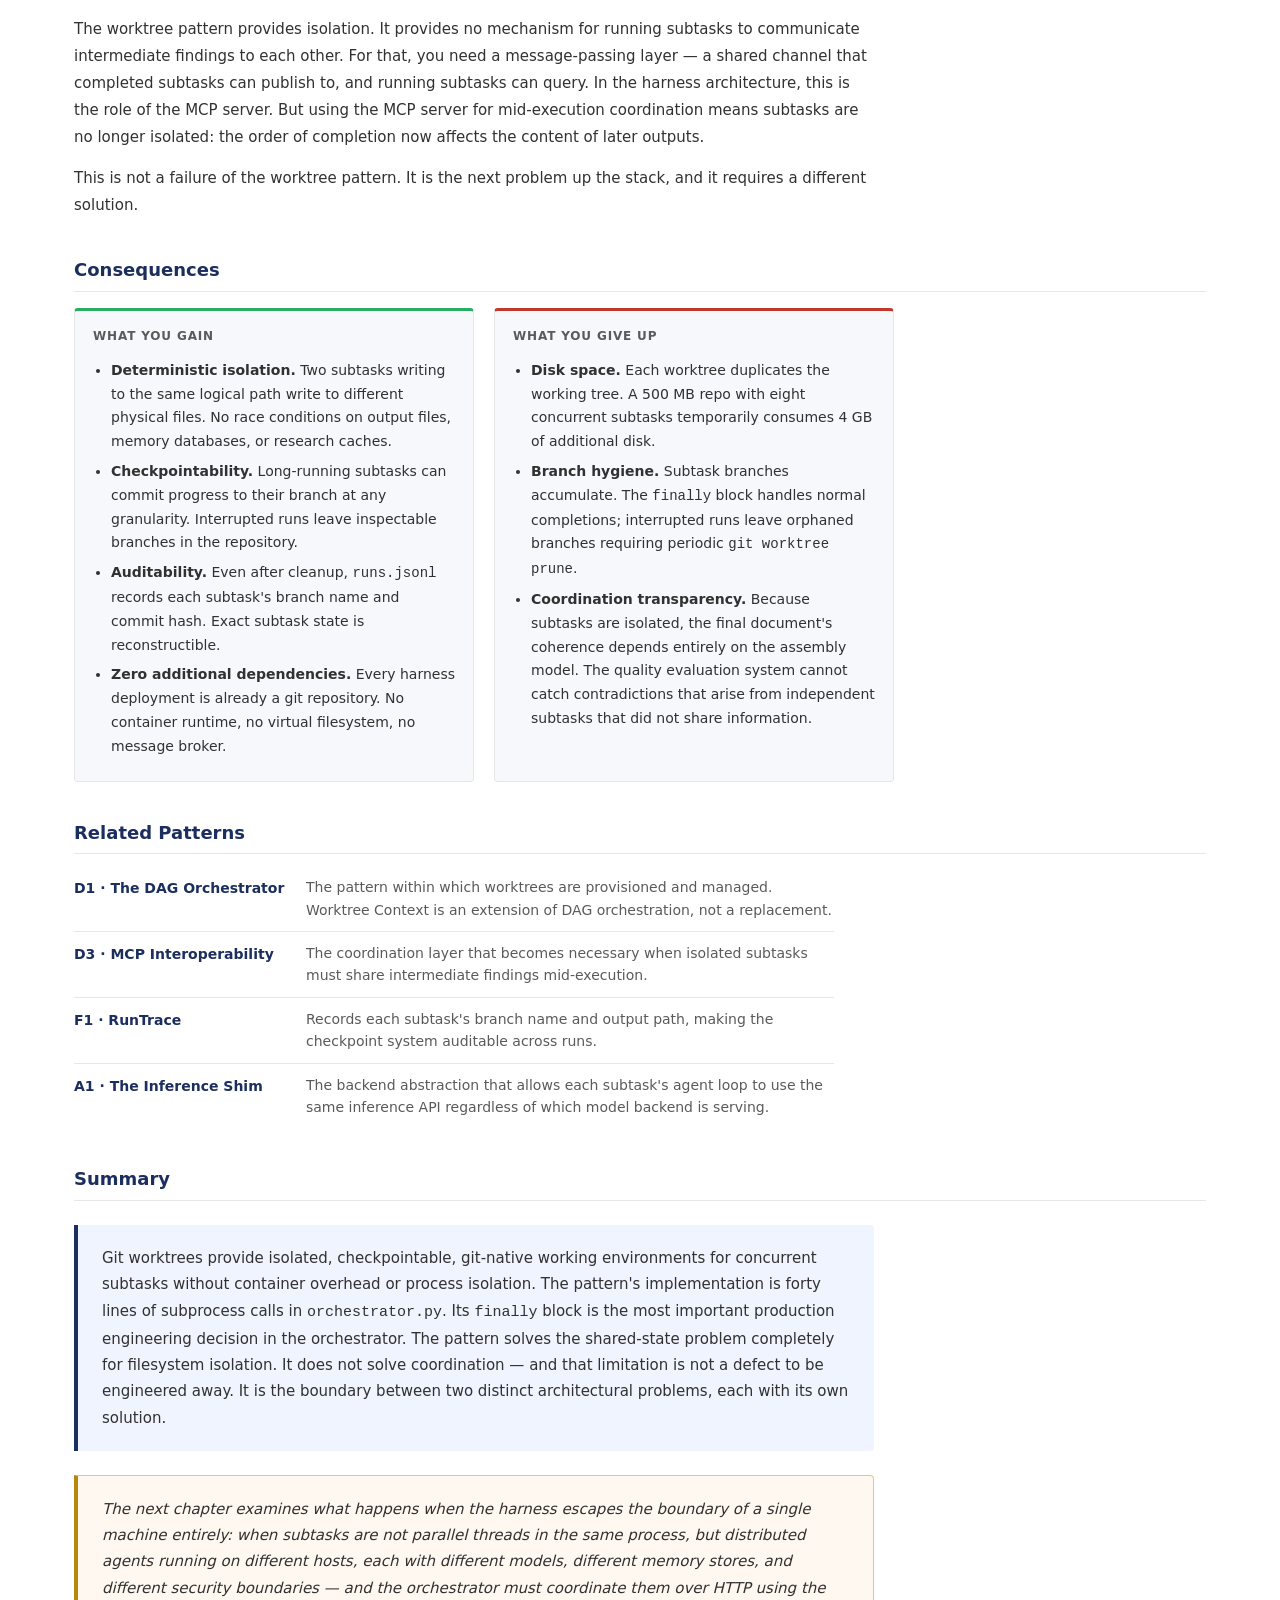
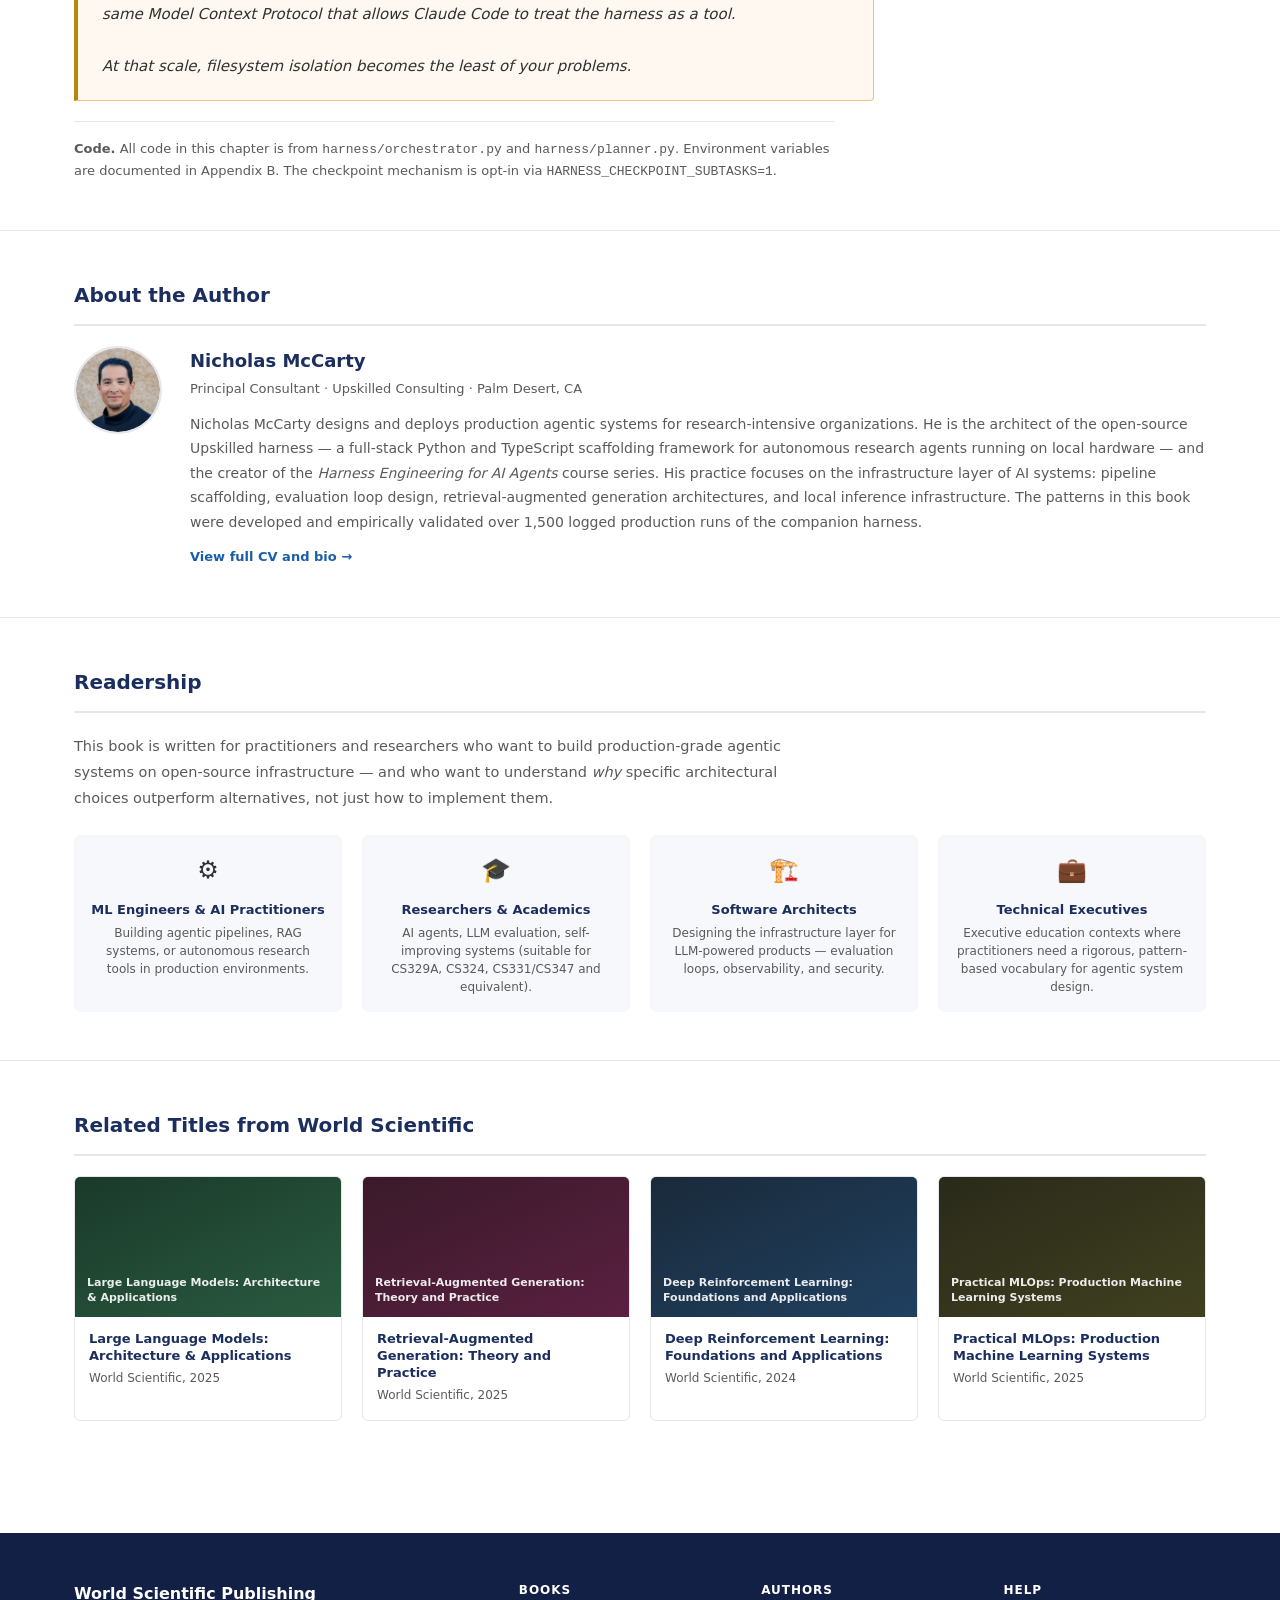
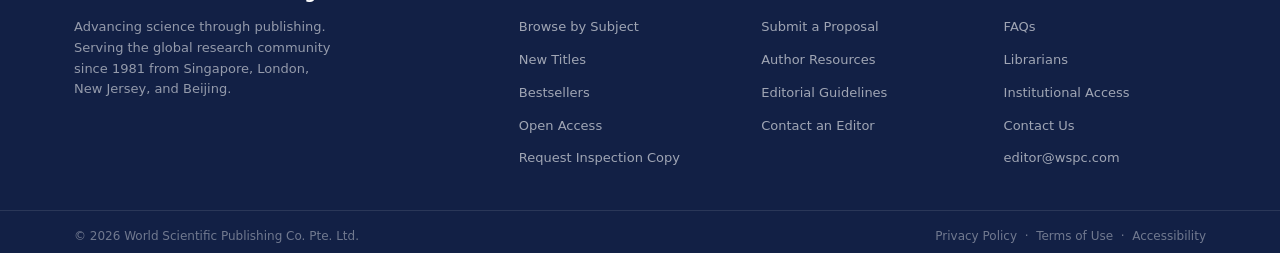
==== commit a7a7d450: "Align proposal with production codebase and finalize submission package - Update all repo/course URL" ====
--- a/index.html
+++ b/index.html
@@ -4,6 +4,13 @@
   <meta charset="UTF-8">
   <meta name="viewport" content="width=device-width, initial-scale=1.0">
   <title>Agentic Harness Engineering — World Scientific</title>
+  <script async src="https://www.googletagmanager.com/gtag/js?id=G-YT69KZ91W7"></script>
+  <script>
+    window.dataLayer = window.dataLayer || [];
+    function gtag(){dataLayer.push(arguments);}
+    gtag('js', new Date());
+    gtag('config', 'G-YT69KZ91W7');
+  </script>
   <style>
     /* ─── Design tokens (WSPC design system + brand) ─── */
     :root {
@@ -1252,12 +1259,12 @@
 
     <div class="kpi-row">
       <div class="kpi-item">
-        <div class="kpi-value">~455</div>
+        <div class="kpi-value">~497</div>
         <div class="kpi-label">Pages</div>
       </div>
       <div class="kpi-divider"></div>
       <div class="kpi-item">
-        <div class="kpi-value">27</div>
+        <div class="kpi-value">30</div>
         <div class="kpi-label">Patterns</div>
       </div>
       <div class="kpi-divider"></div>
@@ -1304,7 +1311,7 @@
       </div>
       <div class="meta-cell">
         <div class="meta-label">Open-Source Companion</div>
-        <div class="meta-value">GitHub repository</div>
+        <div class="meta-value"><a href="https://github.com/upskilled-consulting/ollama-harness" target="_blank" style="color:inherit">github.com/upskilled-consulting/ollama-harness</a></div>
       </div>
     </div>
   </div>
@@ -1363,7 +1370,7 @@
         </p>
 
         <p class="body-text">
-          <strong>Agentic Harness Engineering</strong> introduces 27 named architectural patterns organized into seven sections — Inference, Context Engineering, Verification, Orchestration, Security, Observability, and Self-Improvement — each following a canonical structure: intent, motivation, how it works, consequences, and implementation notes with working code. The patterns are drawn from and grounded in the Upskilled harness, an open-source Python and TypeScript pipeline with over 1,500 logged experimental runs.
+          <strong>Agentic Harness Engineering</strong> introduces 30 named architectural patterns organized into seven sections — Inference, Context Engineering, Verification, Orchestration, Security, Observability, and Self-Improvement — each following a canonical structure: intent, motivation, how it works, consequences, and implementation notes with working code. The patterns are drawn from and grounded in the Upskilled harness, an open-source Python and TypeScript pipeline with over 1,500 logged experimental runs.
         </p>
 
         <p class="body-text">
@@ -1497,7 +1504,7 @@
 
     <div>
       <div class="section-label">Part II — The Pattern Catalog</div>
-      <div class="catalog-section-desc">Twenty-seven named patterns across seven sections. Each entry: intent · also known as · how it works · consequences · implementation with code · related patterns.</div>
+      <div class="catalog-section-desc">Thirty named patterns across seven sections. Each entry: intent · also known as · how it works · consequences · implementation with code · related patterns.</div>
 
       <table class="spec-table" style="margin-bottom: 8px;">
         <thead>
@@ -1551,7 +1558,7 @@
 
     <div class="catalog-intro">
       <p style="font-size: 14px; color: var(--text-secondary); line-height: 1.7;">
-        Each of the 27 patterns follows the canonical Fowler-style structure: a single-sentence intent, an "also known as" field, a how-it-works narrative with interaction diagrams, when-to-use and when-not-to-use guidance, a consequences table of benefits and tradeoffs, and implementation notes with working code from the companion repository.
+        Each of the 30 patterns follows the canonical Fowler-style structure: a single-sentence intent, an "also known as" field, a how-it-works narrative with interaction diagrams, when-to-use and when-not-to-use guidance, a consequences table of benefits and tradeoffs, and implementation notes with working code from the companion repository.
       </p>
     </div>
 
@@ -1691,12 +1698,12 @@
 
       <!-- Opening narrative -->
       <div class="chapter-opening">
-        <p>The first time you run five research agents in parallel without worrying about state isolation, the failure mode is so mundane it takes a moment to understand what happened.</p>
-        <p>Three of the agents finish close together. They each call <code>write_output()</code>, each targeting a filename derived from the task string, and since they are all variants of the same parent task, two of them hash to the same path. The last writer wins. The third agent's output — eighteen minutes of inference, three Wiggum evaluation rounds, a final score of 8.4 — is silently overwritten. The run log shows three completions. The filesystem shows one file.</p>
-        <p>You do not notice immediately. The assembly model reads the available outputs and synthesizes them into a cross-reference document that looks, on the surface, like a complete multi-perspective analysis. It is not. It is a two-perspective analysis presented in a three-perspective frame, with the third slot filled by the assembly model's own synthesis of the two it could see. The output passes Wiggum evaluation. It gets a 8.2. It goes into <code>runs.jsonl</code> as a PASS.</p>
-        <p>This is not a crash. There is no stack trace. The pipeline reports success and it is wrong.</p>
-        <p>Shared mutable state in concurrent agent execution is one of the few failure modes in this architecture that does not surface through the quality evaluation system, because the evaluator cannot know that content is missing — only that what is present is adequate. That makes it the most dangerous kind of failure: silent, plausible-looking, and repeatable.</p>
-        <p>This chapter describes the pattern that fixes it.</p>
+        <p>The first production implementation of parallel agent orchestration in this harness ran 43 logged tasks before a problem was detected — and only then because a spot-check revealed a discrepancy at run 61. Eighteen runs had passed evaluation with a hidden defect.</p>
+        <p>The failure is this: when two research agents working on related subtasks both derive their output filenames from a hash of the task string, the filenames collide. The second writer overwrites the first. The run log shows two completions. The filesystem shows one file.</p>
+        <p>The assembly model reads the available outputs and produces a document that looks, on the surface, like a complete multi-perspective synthesis. It is not. The evaluator scores it, and it passes — because the evaluator cannot detect the absence of content it never saw. The run goes into <code>runs.jsonl</code> as a PASS.</p>
+        <p>There is no crash. There is no warning. There is no indication that anything went wrong.</p>
+        <p>This is one of the few failure modes in the architecture that does not surface through the quality evaluation system, because the evaluator can only assess what is present, not what is missing. That makes it the most dangerous kind: silent, plausible-looking, and repeatable across every subsequent parallel run until the root cause is diagnosed.</p>
+        <p>The fix is forty lines of code. The problem is that you have to know to look for it. This chapter describes the pattern that makes the failure structurally impossible.</p>
       </div>
 
       <hr class="chapter-rule">
@@ -2144,7 +2151,7 @@
       <img class="author-avatar" src="headshot.png" alt="Nicholas McCarty">
       <div class="author-info">
         <div class="author-name">Nicholas McCarty</div>
-        <div class="author-title-line">Principal Consultant · Upskilled Consulting · Sacramento, CA</div>
+        <div class="author-title-line">Principal Consultant · Upskilled Consulting · Palm Desert, CA</div>
         <p class="author-bio">
           Nicholas McCarty designs and deploys production agentic systems for research-intensive organizations. He is the architect of the open-source Upskilled harness — a full-stack Python and TypeScript scaffolding framework for autonomous research agents running on local hardware — and the creator of the <em>Harness Engineering for AI Agents</em> course series. His practice focuses on the infrastructure layer of AI systems: pipeline scaffolding, evaluation loop design, retrieval-augmented generation architectures, and local inference infrastructure. The patterns in this book were developed and empirically validated over 1,500 logged production runs of the companion harness.
         </p>
